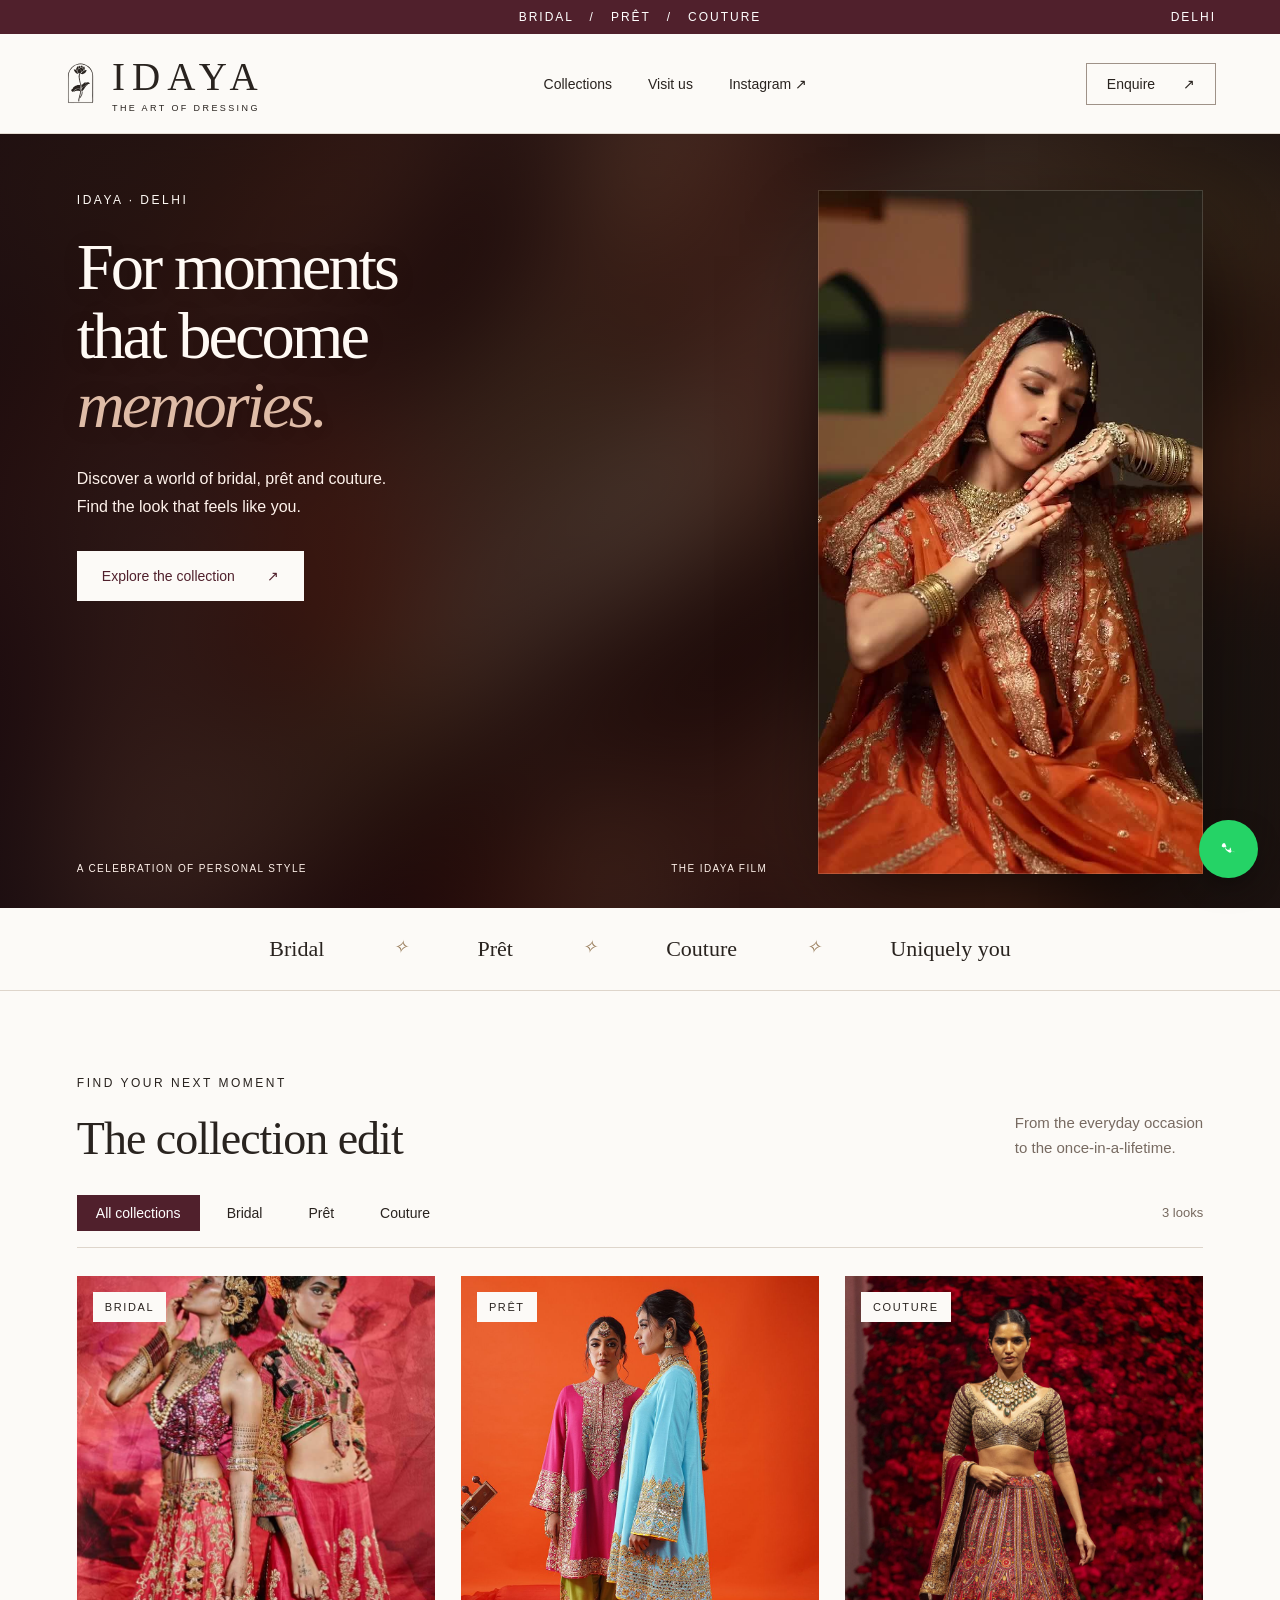
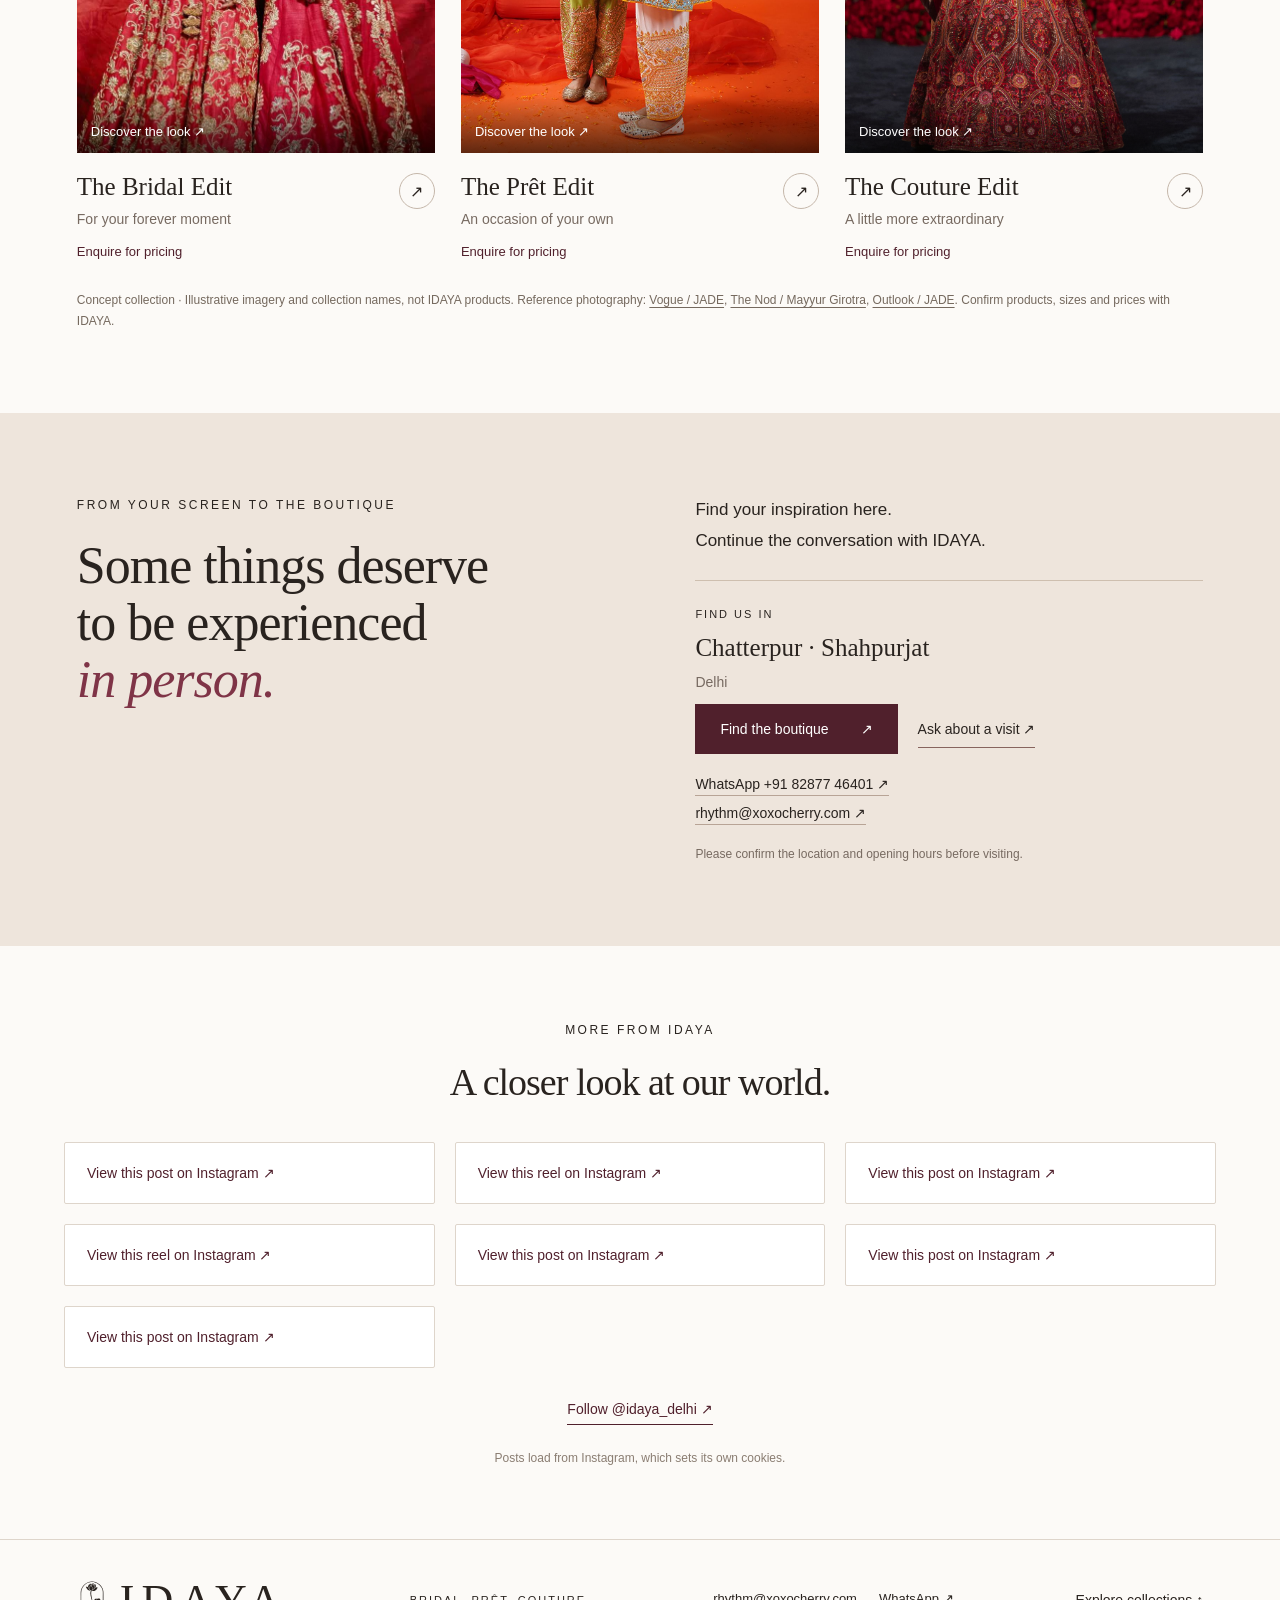
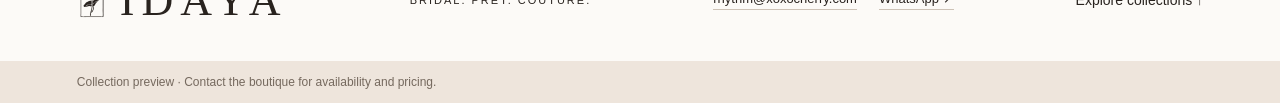
==== index.html @ dcf5aaa9 "Add lotus mark and Instagram showcase Rebuilt the lotus-in-arch mark as vector from the version wate" ====
<!doctype html>
<html lang="en"><head><meta charset="utf-8"><meta name="viewport" content="width=device-width,initial-scale=1"><title>IDAYA | Bridal, Prêt & Couture</title><meta name="description" content="Explore bridal, prêt and couture with IDAYA Delhi. Discover your next occasion look and connect with the boutique."><meta name="robots" content="noindex,nofollow"><link rel="icon" href="favicon.svg"><link rel="stylesheet" href="style.css"></head><body>
<div class="announcement">BRIDAL &nbsp; / &nbsp; PRÊT &nbsp; / &nbsp; COUTURE <span>DELHI</span></div>
<header><a class="wordmark" href="#" aria-label="Idaya home"><i class="mark" aria-hidden="true"></i><span class="wm-text">IDAYA<span>THE ART OF DRESSING</span></span></a><nav aria-label="Main navigation"><a href="#collections">Collections</a><a href="#visit">Visit us</a><a href="https://www.instagram.com/idaya_delhi/" target="_blank" rel="noopener">Instagram ↗</a></nav><button class="header-cta" data-enquire="a boutique visit">Enquire <span>↗</span></button></header>
<main><section class="hero hero-film"><video id="hero-video" class="hero-video" autoplay muted loop playsinline preload="metadata" poster="assets/idaya-film-poster.jpg" aria-label="IDAYA occasionwear film"><source src="assets/idaya-film.mp4" type="video/mp4"></video><div class="film-shade" aria-hidden="true"></div><div class="hero-copy"><p class="eyebrow">IDAYA · DELHI</p><h1>For moments<br>that become<br><em>memories.</em></h1><p class="intro">Discover a world of bridal, prêt and couture.<br>Find the look that feels like you.</p><a href="#collections" class="button light">Explore the collection <span>↗</span></a><div class="hero-bottom"><span>A CELEBRATION OF PERSONAL STYLE</span><span>THE IDAYA FILM</span></div></div></section>
<div class="category-strip"><span>Bridal</span><i>✧</i><span>Prêt</span><i>✧</i><span>Couture</span><i>✧</i><span>Uniquely you</span></div>
<section class="collection section" id="collections"><div class="section-title"><div><p class="eyebrow">FIND YOUR NEXT MOMENT</p><h2>The collection edit</h2></div><p>From the everyday occasion<br>to the once-in-a-lifetime.</p></div><div class="filters" role="group" aria-label="Filter collections"><button class="selected" data-filter="All" aria-pressed="true">All collections</button><button data-filter="Bridal" aria-pressed="false">Bridal</button><button data-filter="Prêt" aria-pressed="false">Prêt</button><button data-filter="Couture" aria-pressed="false">Couture</button><span id="result-count" aria-live="polite">3 looks</span></div><div class="products">
<article class="product" data-category="Bridal"><button class="product-image" data-enquire="The Bridal Edit"><img src="assets/hero.jpg" alt="Bridal collection inspiration" loading="lazy"><span class="tag">BRIDAL</span><span class="view">Discover the look ↗</span></button><div class="product-info"><div><h3>The Bridal Edit</h3><p>For your forever moment</p></div><button aria-label="Enquire about The Bridal Edit" data-enquire="The Bridal Edit">↗</button></div><span class="price">Enquire for pricing</span></article>
<article class="product" data-category="Prêt"><button class="product-image" data-enquire="The Prêt Edit"><img src="assets/pret.jpg" alt="Prêt collection inspiration" loading="lazy"><span class="tag">PRÊT</span><span class="view">Discover the look ↗</span></button><div class="product-info"><div><h3>The Prêt Edit</h3><p>An occasion of your own</p></div><button aria-label="Enquire about The Prêt Edit" data-enquire="The Prêt Edit">↗</button></div><span class="price">Enquire for pricing</span></article>
<article class="product" data-category="Couture"><button class="product-image" data-enquire="The Couture Edit"><img src="assets/couture.jpg" alt="Couture collection inspiration" loading="lazy"><span class="tag">COUTURE</span><span class="view">Discover the look ↗</span></button><div class="product-info"><div><h3>The Couture Edit</h3><p>A little more extraordinary</p></div><button aria-label="Enquire about The Couture Edit" data-enquire="The Couture Edit">↗</button></div><span class="price">Enquire for pricing</span></article></div><p class="sample-note">Concept collection · Illustrative imagery and collection names, not IDAYA products. Reference photography: <a href="https://www.vogue.in/content/jade-by-monica-karishma-3" target="_blank" rel="noopener">Vogue / JADE</a>, <a href="https://thenodmag.com/content/mayyur-girotra-diya-mehta-jatia-fashion-collaboration" target="_blank" rel="noopener">The Nod / Mayyur Girotra</a>, <a href="https://luxe.outlookindia.com/fashion-beauty/couture/maximalism-celebrates-boldness-individuality-and-self-expression-its-here-to-stay-says-monica-shah-of-jade" target="_blank" rel="noopener">Outlook / JADE</a>. Confirm products, sizes and prices with IDAYA.</p></section>
<section class="visit section" id="visit"><div><p class="eyebrow">FROM YOUR SCREEN TO THE BOUTIQUE</p><h2>Some things deserve<br>to be experienced<br><em>in person.</em></h2></div><div class="visit-info"><p>Find your inspiration here.<br>Continue the conversation with IDAYA.</p><div class="location"><span>FIND US IN</span><h3>Chatterpur · Shahpurjat</h3><p>Delhi</p></div><div class="visit-actions"><a class="button dark" href="https://maps.app.goo.gl/REEzPuMKqF3z1yjH7" target="_blank" rel="noopener">Find the boutique <span>↗</span></a><button class="text-button" data-enquire="a boutique visit">Ask about a visit ↗</button></div><div class="visit-contact"><a href="https://api.whatsapp.com/send?phone=918287746401" target="_blank" rel="noopener">WhatsApp +91 82877 46401 ↗</a><a href="mailto:rhythm@xoxocherry.com">rhythm@xoxocherry.com ↗</a></div><small>Please confirm the location and opening hours before visiting.</small></div></section>
<section class="social"><p class="eyebrow">MORE FROM IDAYA</p><h2>A closer look at our world.</h2><div class="ig-grid"><blockquote class="instagram-media" data-instgrm-permalink="https://www.instagram.com/p/Dcit8SIRcBi/?utm_source=ig_embed" data-instgrm-version="14"><a href="https://www.instagram.com/p/Dcit8SIRcBi/" target="_blank" rel="noopener">View this post on Instagram ↗</a></blockquote><blockquote class="instagram-media" data-instgrm-permalink="https://www.instagram.com/reel/DXGfsDPkWq5/?utm_source=ig_embed" data-instgrm-version="14"><a href="https://www.instagram.com/reel/DXGfsDPkWq5/" target="_blank" rel="noopener">View this reel on Instagram ↗</a></blockquote><blockquote class="instagram-media" data-instgrm-permalink="https://www.instagram.com/p/DblFpQNMFQX/?utm_source=ig_embed" data-instgrm-version="14"><a href="https://www.instagram.com/p/DblFpQNMFQX/" target="_blank" rel="noopener">View this post on Instagram ↗</a></blockquote><blockquote class="instagram-media" data-instgrm-permalink="https://www.instagram.com/reel/DKbg6deR1QH/?utm_source=ig_embed" data-instgrm-version="14"><a href="https://www.instagram.com/reel/DKbg6deR1QH/" target="_blank" rel="noopener">View this reel on Instagram ↗</a></blockquote><blockquote class="instagram-media" data-instgrm-permalink="https://www.instagram.com/p/DZZcF1ymlOi/?utm_source=ig_embed" data-instgrm-version="14"><a href="https://www.instagram.com/p/DZZcF1ymlOi/" target="_blank" rel="noopener">View this post on Instagram ↗</a></blockquote><blockquote class="instagram-media" data-instgrm-permalink="https://www.instagram.com/p/DYRhm5hR9KT/?utm_source=ig_embed" data-instgrm-version="14"><a href="https://www.instagram.com/p/DYRhm5hR9KT/" target="_blank" rel="noopener">View this post on Instagram ↗</a></blockquote><blockquote class="instagram-media" data-instgrm-permalink="https://www.instagram.com/p/DVgbsqokRqn/?utm_source=ig_embed" data-instgrm-version="14"><a href="https://www.instagram.com/p/DVgbsqokRqn/" target="_blank" rel="noopener">View this post on Instagram ↗</a></blockquote></div><a class="ig-follow" href="https://www.instagram.com/idaya_delhi/" target="_blank" rel="noopener">Follow @idaya_delhi ↗</a><p class="ig-note">Posts load from Instagram, which sets its own cookies.</p></section></main>
<footer><a href="#" class="footer-logo"><i class="mark" aria-hidden="true"></i>IDAYA</a><span>BRIDAL. PRÊT. COUTURE.</span><div class="footer-contact"><a href="mailto:rhythm@xoxocherry.com">rhythm@xoxocherry.com</a><a href="https://api.whatsapp.com/send?phone=918287746401" target="_blank" rel="noopener">WhatsApp ↗</a></div><a href="#collections">Explore collections ↑</a></footer><div class="prototype"><span>Collection preview · Contact the boutique for availability and pricing.</span></div>
<dialog id="enquiry"><button class="close" aria-label="Close enquiry">×</button><i class="mark dialog-mark" aria-hidden="true"></i><p class="eyebrow">LET’S FIND YOUR LOOK</p><h2>Start a conversation.</h2><p id="enquiry-caption"></p><label for="size">Preferred size</label><select id="size"><option>Need sizing advice</option><option>XS</option><option>S</option><option>M</option><option>L</option><option>XL</option><option>Custom measurements</option></select><label for="note">Anything you’d like to ask?</label><textarea id="note" placeholder="Tell us about your occasion, date or preferred colour…" rows="3"></textarea><button id="copy" class="button dark">Copy enquiry</button><a class="button whatsapp" id="wa-send" href="https://api.whatsapp.com/send?phone=918287746401" target="_blank" rel="noopener">Send on WhatsApp ↗</a><a class="button outline" href="https://www.instagram.com/idaya_delhi/" target="_blank" rel="noopener">Open IDAYA on Instagram ↗</a><p class="dialog-note">Send it straight to us on WhatsApp, or copy it and paste it into an Instagram message. Nothing is sent automatically.</p><p id="copy-status" role="status"></p></dialog><a class="wa-float" href="https://api.whatsapp.com/send?phone=918287746401" target="_blank" rel="noopener" aria-label="Chat with IDAYA on WhatsApp"><svg viewBox="0 0 24 24" aria-hidden="true" focusable="false"><path d="M17.472 14.382c-.297-.149-1.758-.867-2.03-.967-.273-.099-.471-.148-.67.15-.197.297-.767.966-.94 1.164-.173.199-.347.223-.644.075-.297-.15-1.255-.463-2.39-1.475-.883-.788-1.48-1.761-1.653-2.059-.173-.297-.018-.458.13-.606.134-.133.298-.347.446-.52.149-.174.198-.298.298-.497.099-.198.05-.371-.025-.52-.075-.149-.669-1.612-.916-2.207-.242-.579-.487-.5-.669-.51-.173-.008-.371-.01-.57-.01-.198 0-.52.074-.792.372-.272.297-1.04 1.016-1.04 2.4790 1.462 1.065 2.875 1.213 3.074.149.198 2.096 3.2 5.077 4.487.709.306 1.262.489 1.694.625.712.227 1.36.195 1.872.118.571-.085 1.758-.719 2.006-1.413.248-.694.248-1.289.173-1.413-.074-.124-.272-.198-.57-.347m-5.421 7.403h-.004a9.87 9.87 0 0 1-5.031-1.378l-.361-.214-3.741.982.998-3.648-.235-.374a9.86 9.86 0 0 1-1.51-5.26c.001-5.45 4.436-9.884 9.888-9.884 2.64 0 5.122 1.03 6.988 2.898a9.825 9.825 0 0 1 2.893 6.994c-.003 5.45-4.437 9.884-9.885 9.884m8.413-18.297A11.815 11.815 0 0 0 12.05 0C5.495 0 .16 5.335.157 11.892c0 2.096.547 4.142 1.588 5.945L.057 24l6.305-1.654a11.882 11.882 0 0 0 5.683 1.448h.005c6.554 0 11.89-5.335 11.893-11.893a11.821 11.821 0 0 0-3.48-8.413z"/></svg><span>Chat on WhatsApp</span></a><script src="app.js"></script></body></html>
---- style.css ----
*{box-sizing:border-box}html{scroll-behavior:smooth;scroll-padding-top:110px}body{margin:0;background:#fcfaf7;color:#29231f;font-family:Arial,Helvetica,sans-serif;font-size:16px}a{color:inherit;text-decoration:none}button,input,select,textarea{font:inherit}button,a,select{touch-action:manipulation}button{cursor:pointer}button:focus-visible,a:focus-visible,select:focus-visible,textarea:focus-visible{outline:3px solid #b67d42;outline-offset:5px}button{color:inherit} .announcement{height:34px;background:#50202c;color:white;text-align:center;padding:10px 5%;font-size:12px;letter-spacing:2px;position:relative}.announcement span{position:absolute;right:5%}header{height:100px;display:flex;align-items:center;justify-content:space-between;padding:0 5%;background:#fcfaf7;border-bottom:1px solid #e4dcd3}.wordmark{font-family:Georgia,serif;font-size:39px;letter-spacing:7px}.wordmark span{display:block;font:9px Arial;letter-spacing:2.4px;margin-top:4px}nav{display:flex;gap:36px;font-size:14px}nav a:hover{text-decoration:underline;text-underline-offset:6px}.header-cta{background:none;border:1px solid #9f9288;padding:12px 20px;font-size:14px}.header-cta span{margin-left:24px}.hero{display:grid;grid-template-columns:1fr 1fr;min-height:650px;background:#50202c;color:#fffaf5}.hero-copy{padding:65px 10% 26px;display:flex;align-items:flex-start;flex-direction:column}.eyebrow{font-size:12px;letter-spacing:2.5px;font-weight:500;line-height:1.8;margin:0 0 20px}h1,h2,h3,p{margin-top:0}h1{font:clamp(48px,5.8vw,88px)/1.04 Georgia,serif;font-weight:normal;letter-spacing:-3px;margin-bottom:25px}em{font-weight:normal;color:#dfbca7}.intro{font-size:16px;line-height:1.8;color:#e4d4d6;margin-bottom:29px}.button{display:flex;align-items:center;justify-content:space-between;gap:32px;padding:17px 25px;border:0;font-size:14px;min-height:50px}.light{background:#fcfaf7;color:#50202c}.dark{background:#50202c;color:white}.button:hover{filter:brightness(.94)}.hero-bottom{display:flex;justify-content:space-between;width:100%;margin-top:auto;padding-top:46px;font-size:10px;letter-spacing:1.4px;color:#d4b9bf}.hero-image{margin:0;position:relative;min-height:650px}.hero-image img{width:100%;height:100%;position:absolute;object-fit:cover;object-position:center 30%}.hero-image:after{content:'';position:absolute;inset:65% 0 0;background:linear-gradient(transparent,#0005);pointer-events:none}.hero-image figcaption{position:absolute;bottom:28px;left:32px;z-index:1;font-size:12px;letter-spacing:3px}.category-strip{display:flex;justify-content:center;gap:6%;padding:28px 5%;border-bottom:1px solid #ded5cb;font:22px Georgia,serif}.category-strip i{color:#987c5a;font-size:18px}.section{padding:82px 6%}.section-title{display:flex;justify-content:space-between;align-items:end}.section-title h2,h2{font:46px/1.1 Georgia,serif;letter-spacing:-1px;margin-bottom:0}.section-title>p{font-size:15px;line-height:1.7;color:#776a61;margin-bottom:4px}.filters{display:flex;gap:8px;margin:30px 0 28px;align-items:center;border-bottom:1px solid #ded5cb;padding-bottom:16px}.filters button{padding:9px 18px;border:1px solid transparent;background:none;font-size:14px}.filters button.selected{border-color:#50202c;background:#50202c;color:white}.filters>span{margin-left:auto;font-size:13px;color:#76695f}.products{display:grid;grid-template-columns:repeat(3,1fr);gap:26px}.product[hidden]{display:none}.product-image{width:100%;aspect-ratio:3/4;border:0;padding:0;position:relative;display:block;overflow:hidden;background:#dfd7ce}.product-image img{width:100%;height:100%;object-fit:cover;transition:transform .5s}.product-image:hover img{transform:scale(1.04)}.tag{position:absolute;left:16px;top:16px;font-size:11px;letter-spacing:1.6px;padding:9px 12px;background:#fcfaf7}.view{position:absolute;bottom:0;left:0;right:0;background:#fcfaf7ed;padding:14px;font-size:13px;transform:translateY(100%);transition:transform .2s}.product-image:hover .view,.product-image:focus-visible .view{transform:none}.product-info{display:flex;justify-content:space-between;margin-top:20px;gap:12px}.product-info h3{font:25px Georgia,serif;margin-bottom:8px}.product-info p{font-size:14px;color:#776a61;margin-bottom:12px}.product-info button{background:none;border:1px solid #c5b7aa;border-radius:50%;width:36px;height:36px;flex-shrink:0}.price{font-size:13px;color:#50202c}.sample-note{font-size:12px;color:#75695e;line-height:1.7;margin:30px 0 0}.visit{background:#eee5dc;display:grid;grid-template-columns:1.1fr 1fr;gap:60px}.visit h2{font-size:52px}.visit em{color:#7f3447}.visit-info>p{font-size:17px;line-height:1.8}.location{border-top:1px solid #cebfaf;padding-top:23px;margin-top:24px}.location span{font-size:11px;letter-spacing:2px}.location h3{font:25px Georgia,serif;margin:12px 0}.location p{font-size:14px;color:#776a61}.visit-actions{display:flex;align-items:center;gap:20px;flex-wrap:wrap}.text-button{background:none;border:0;border-bottom:1px solid #87645e;padding:10px 0;font-size:14px}.visit small{display:block;color:#776a61;font-size:12px;line-height:1.6;margin-top:20px}.social{text-align:center;padding:74px 5%}.social h2{margin:0 0 28px;font-size:38px}.social a{font-size:14px;border-bottom:1px solid #50202c;padding-bottom:7px;color:#50202c}footer{border-top:1px solid #ded5cb;padding:35px 6%;display:flex;align-items:center;justify-content:space-between;gap:20px}.footer-logo{font:44px Georgia,serif;letter-spacing:7px}footer span{font-size:11px;letter-spacing:2px}footer>a:last-child{font-size:14px}.prototype{padding:14px 6%;background:#eee5dc;font-size:10px;letter-spacing:1.2px;display:flex;justify-content:space-between;gap:12px}.prototype span{font-size:12px;letter-spacing:0;color:#75695e}dialog{border:0;background:#fcfaf7;padding:40px;width:min(520px,calc(100% - 28px));max-height:90dvh;color:#29231f}dialog::backdrop{background:#22161bbb;backdrop-filter:blur(4px)}dialog h2{font-size:36px;margin-bottom:20px}.close{position:absolute;right:15px;top:10px;background:none;border:0;font-size:30px}dialog label{display:block;font-size:14px;margin:18px 0 8px}dialog select,dialog textarea{width:100%;padding:12px;border:1px solid #c6b9ad;background:transparent;color:#29231f}dialog textarea{resize:vertical}dialog .button{width:100%;margin-top:15px;justify-content:center}.outline{border:1px solid #50202c;background:none}.dialog-note,#copy-status{font-size:13px;line-height:1.6;margin:18px 0 0;color:#776a61}@media(min-width:1600px){main,header,footer{max-width:1800px;margin:auto}}@media(max-width:760px){header{height:83px;padding:0 5%}.wordmark{font-size:30px}.wordmark span{font-size:8px;letter-spacing:1.2px}nav{gap:15px}nav a{font-size:12px}nav a:last-child{display:none}.header-cta{display:none}.announcement{font-size:10px;letter-spacing:1px}.announcement span{display:none}.hero{grid-template-columns:1fr 1fr;min-height:480px}.hero-copy{padding:38px 8% 23px}h1{font-size:44px;letter-spacing:-1.6px}.hero .eyebrow{font-size:10px;letter-spacing:1.5px}.intro{font-size:14px}.intro br{display:none}.hero .button{padding:13px 12px;font-size:12px;gap:8px}.hero-bottom{font-size:8px;line-height:1.8;padding-top:28px}.hero-bottom span:last-child{display:none}.hero-image{min-height:480px}.hero-image figcaption{font-size:9px;left:16px}.category-strip{font-size:16px;gap:5%;padding:23px 3%}.category-strip i{font-size:12px}.section{padding:52px 5%}.section-title h2,h2{font-size:35px}.section-title>p{display:none}.filters{gap:0}.filters button{font-size:12px;padding:9px 10px}.filters>span{font-size:11px}.products{grid-template-columns:repeat(2,1fr);gap:25px 16px}.product-info h3{font-size:20px}.product-info p{font-size:12px;line-height:1.5}.product-info button{width:28px;height:28px}.tag{left:10px;top:10px;font-size:9px;padding:7px}.price{font-size:12px}.visit{grid-template-columns:1fr;gap:32px}.visit h2{font-size:43px}.social h2{font-size:31px}footer{flex-wrap:wrap}footer span{display:none}.prototype{flex-direction:column;line-height:1.6}dialog{padding:32px 24px}}@media(max-width:400px){h1{font-size:36px}.hero-copy{padding-left:10%}.hero .button{font-size:11px}.hero-image,.hero{min-height:440px}}@media(prefers-reduced-motion:reduce){html{scroll-behavior:auto}*{transition:none!important}}

/* Full-width IDAYA film */
.hero-film{display:block;position:relative;isolation:isolate;overflow:hidden;min-height:680px;height:calc(100svh - 134px);max-height:960px;background:#2c171a}
.hero-video{position:absolute;inset:0;width:100%;height:100%;object-fit:cover;object-position:center 45%;z-index:-3}
.film-shade{position:absolute;inset:0;background:linear-gradient(90deg,rgba(25,10,16,.76),rgba(25,10,16,.28) 58%,rgba(25,10,16,.1)),linear-gradient(0deg,rgba(25,10,16,.45),transparent 40%);z-index:-1}
.hero-film .hero-copy{height:100%;width:100%;padding:70px 6% 28px;position:relative;pointer-events:none}
.hero-film .hero-copy a{pointer-events:auto}
.hero-film h1{font-size:clamp(60px,6.4vw,98px);text-shadow:0 2px 22px #0002}
.hero-film .intro{color:#fff2eb}
.hero-film .hero-bottom{padding-right:155px;color:#fff2eb}
.film-toggle{position:absolute;bottom:22px;right:6%;border:1px solid #fff9;background:#1f121777;color:white;border-radius:0;padding:12px 20px;min-height:44px;font-size:13px;backdrop-filter:blur(8px)}
.film-status{position:absolute;bottom:75px;right:6%;color:white;font-size:13px;max-width:240px;text-align:right}
@media(max-width:760px){.hero-film{height:calc(100svh - 117px);min-height:600px;max-height:900px}.hero-film .hero-copy{padding:40px 6% 28px;justify-content:flex-end}.hero-film h1{font-size:clamp(48px,11vw,74px);line-height:1.06;letter-spacing:-2px}.hero-film .eyebrow{margin-bottom:15px;font-size:12px}.hero-film .intro{font-size:15px;max-width:290px}.hero-film .button{font-size:14px;padding:16px 22px;gap:28px}.hero-film .hero-bottom{margin-top:30px;padding-top:0;padding-right:130px;font-size:10px;min-height:36px;align-items:center}.hero-film .hero-bottom span:last-child{display:none}.hero-video{object-position:center center}.film-shade{background:linear-gradient(0deg,rgba(25,10,16,.88),rgba(25,10,16,.38) 50%,rgba(25,10,16,.06))}.film-toggle{right:6%;bottom:28px}.film-status{bottom:83px}.hero-film .hero-copy>.eyebrow{margin-top:auto}}

/* Final presentation refinements */
.hero-film{background:#2c171a url('assets/idaya-film-poster.jpg') center 45% / cover no-repeat}
.hero-film .hero-bottom{padding-right:0}
.sample-note a{text-decoration:underline;text-underline-offset:3px}
.product-image .view{transform:none;background:linear-gradient(transparent,#0009);color:white;text-align:left;padding-top:28px}
.product-info p{line-height:1.5}
@media(max-width:760px){.hero-film .hero-bottom{padding-right:0}.products{row-gap:32px}.product:last-child:nth-child(odd){grid-column:1/-1;max-width:440px;width:100%;justify-self:center}.hero-film{background-position:center}.hero-film .hero-bottom{font-size:10px}.prototype{padding-bottom:20px}}
@media(max-width:380px){header nav{gap:12px}.wordmark{font-size:27px}.wordmark span{font-size:8px}.hero-film .hero-copy{padding-top:28px}.hero-film h1{font-size:46px}.filters{flex-wrap:wrap;gap:5px}.filters>span{margin-left:8px}}

/* ── Web presentation ──────────────────────────────────────────────────────
   The film is 720x1280 (9:16). Covering a landscape desktop hero with it
   cropped away ~70% of every frame, so above mobile it is framed at its own
   aspect ratio beside the copy, over a blurred wash of the same footage. */
@media(min-width:761px){
.hero-film{display:grid;grid-template-columns:minmax(0,1fr) auto;gap:clamp(30px,4vw,76px);height:auto;min-height:min(660px,calc(100svh - 134px));max-height:none;padding:clamp(44px,4.4vw,68px) 6% clamp(28px,2.6vw,40px);background:#2c171a}
.hero-film:before{content:'';position:absolute;inset:-70px;z-index:-4;background:url('assets/idaya-film-poster.jpg') center/cover no-repeat;filter:blur(64px) saturate(1.25) brightness(.45)}
.hero-video{position:relative;inset:auto;z-index:1;grid-column:2;grid-row:1;height:min(76vh,720px,62vw);width:auto;aspect-ratio:9/16;object-fit:cover;object-position:center;justify-self:end;align-self:center;box-shadow:0 36px 90px -30px rgba(0,0,0,.8);outline:1px solid rgba(255,244,235,.16);outline-offset:-1px}
.hero-film .hero-copy{grid-column:1;grid-row:1;height:100%;width:auto;padding:0}
.hero-film h1{font-size:clamp(52px,5.2vw,96px)}
.hero-film .intro{max-width:46ch}
.film-shade{z-index:-1;background:linear-gradient(90deg,rgba(25,10,16,.7),rgba(25,10,16,.34) 60%,rgba(25,10,16,.16))}
}

/* Full-bleed backgrounds, one shared content gutter. Previously header/main/
   footer were capped at 1800px while the announcement and prototype bars ran
   edge to edge, so the header and hero looked inset against them. */
@media(min-width:1600px){
main,header,footer{max-width:none;margin:0}
.announcement,header,footer,.section,.social,.prototype,.hero-film{padding-left:max(5%,calc((100% - 1800px)/2));padding-right:max(5%,calc((100% - 1800px)/2))}
.announcement span{right:max(5%,calc((100% - 1800px)/2))}
}

/* ── WhatsApp + email contact ───────────────────────────────────────────────
   The mark sits on WhatsApp green (a logo, so exempt from contrast rules);
   the moment it carries a text label it darkens to #0e7a6b so white copy
   clears 4.5:1. */
.wa-float{position:fixed;right:22px;bottom:22px;z-index:60;display:flex;align-items:center;justify-content:center;gap:0;min-width:58px;height:58px;padding:0 16px;border-radius:29px;background:#25d366;color:#fff;box-shadow:0 12px 30px -10px rgba(0,0,0,.55);transition:gap .25s,background .25s,transform .25s}
.wa-float svg{width:27px;height:27px;flex:none;fill:currentColor}
.wa-float span{max-width:0;opacity:0;overflow:hidden;white-space:nowrap;font-size:14px;font-weight:600;letter-spacing:.2px;transition:max-width .3s,opacity .2s}
.wa-float:hover,.wa-float:focus-visible{background:#0e7a6b;transform:translateY(-2px)}
.wa-float:hover span,.wa-float:focus-visible span{max-width:170px;opacity:1;margin-left:11px}
.button.whatsapp{background:#0e7a6b;color:#fff}
.visit-contact{display:flex;flex-direction:column;align-items:flex-start;gap:9px;margin-top:22px;font-size:14px}
.visit-contact a{border-bottom:1px solid #b8a496;padding-bottom:3px}
.visit-contact a:hover{border-bottom-color:#50202c}
.footer-contact{display:flex;gap:22px;font-size:13px;flex-wrap:wrap}
.footer-contact a{border-bottom:1px solid #cdc2b6;padding-bottom:3px}
.footer-contact a:hover{border-bottom-color:#50202c}
@media(max-width:760px){
.wa-float{right:16px;bottom:16px;min-width:54px;height:54px;padding:0 14px}
.wa-float svg{width:25px;height:25px}
.wa-float span{display:none}
.prototype{padding-right:84px}
.footer-contact{gap:14px;font-size:12px}
}

/* ── Lotus mark ────────────────────────────────────────────────────────────
   One SVG, painted with currentColor through a mask so it takes the gold,
   cream or maroon of whatever it sits in. */
.mark{display:inline-block;flex:none;background-color:currentColor;-webkit-mask:url('assets/idaya-mark.svg') center/contain no-repeat;mask:url('assets/idaya-mark.svg') center/contain no-repeat}
.wordmark{display:flex;align-items:center;gap:15px}
.wordmark .wm-text{display:block;font:inherit;letter-spacing:inherit;margin:0}
.wordmark .mark{width:33px;height:48px}
.footer-logo{display:flex;align-items:center;gap:13px}
.footer-logo .mark{width:30px;height:43px}
.dialog-mark{width:29px;height:42px;color:#50202c;margin-bottom:15px}

/* ── Instagram showcase ────────────────────────────────────────────────────
   embed.js is fetched only when the section nears the viewport, so seven
   Instagram iframes never sit in the critical path. */
.ig-grid{display:grid;grid-template-columns:repeat(auto-fill,minmax(310px,1fr));gap:20px;align-items:start;margin:38px auto 32px;max-width:1180px;text-align:left}
.ig-grid .instagram-media{margin:0 !important;width:100% !important;min-width:0 !important;max-width:none !important;border-radius:2px !important}
.ig-grid blockquote{border:1px solid #ded5cb;background:#fff;padding:22px;font-size:14px}
.ig-grid a{border-bottom:0;color:#50202c}
.ig-follow{display:inline-block;font-size:14px;border-bottom:1px solid #50202c;padding-bottom:7px;color:#50202c}
.ig-note{font-size:12px;color:#8a7d72;margin:26px 0 0}
@media(max-width:760px){.ig-grid{grid-template-columns:1fr;gap:16px;margin-top:28px}.wordmark{gap:10px}.wordmark .mark{width:25px;height:36px}.footer-logo .mark{width:26px;height:38px}}
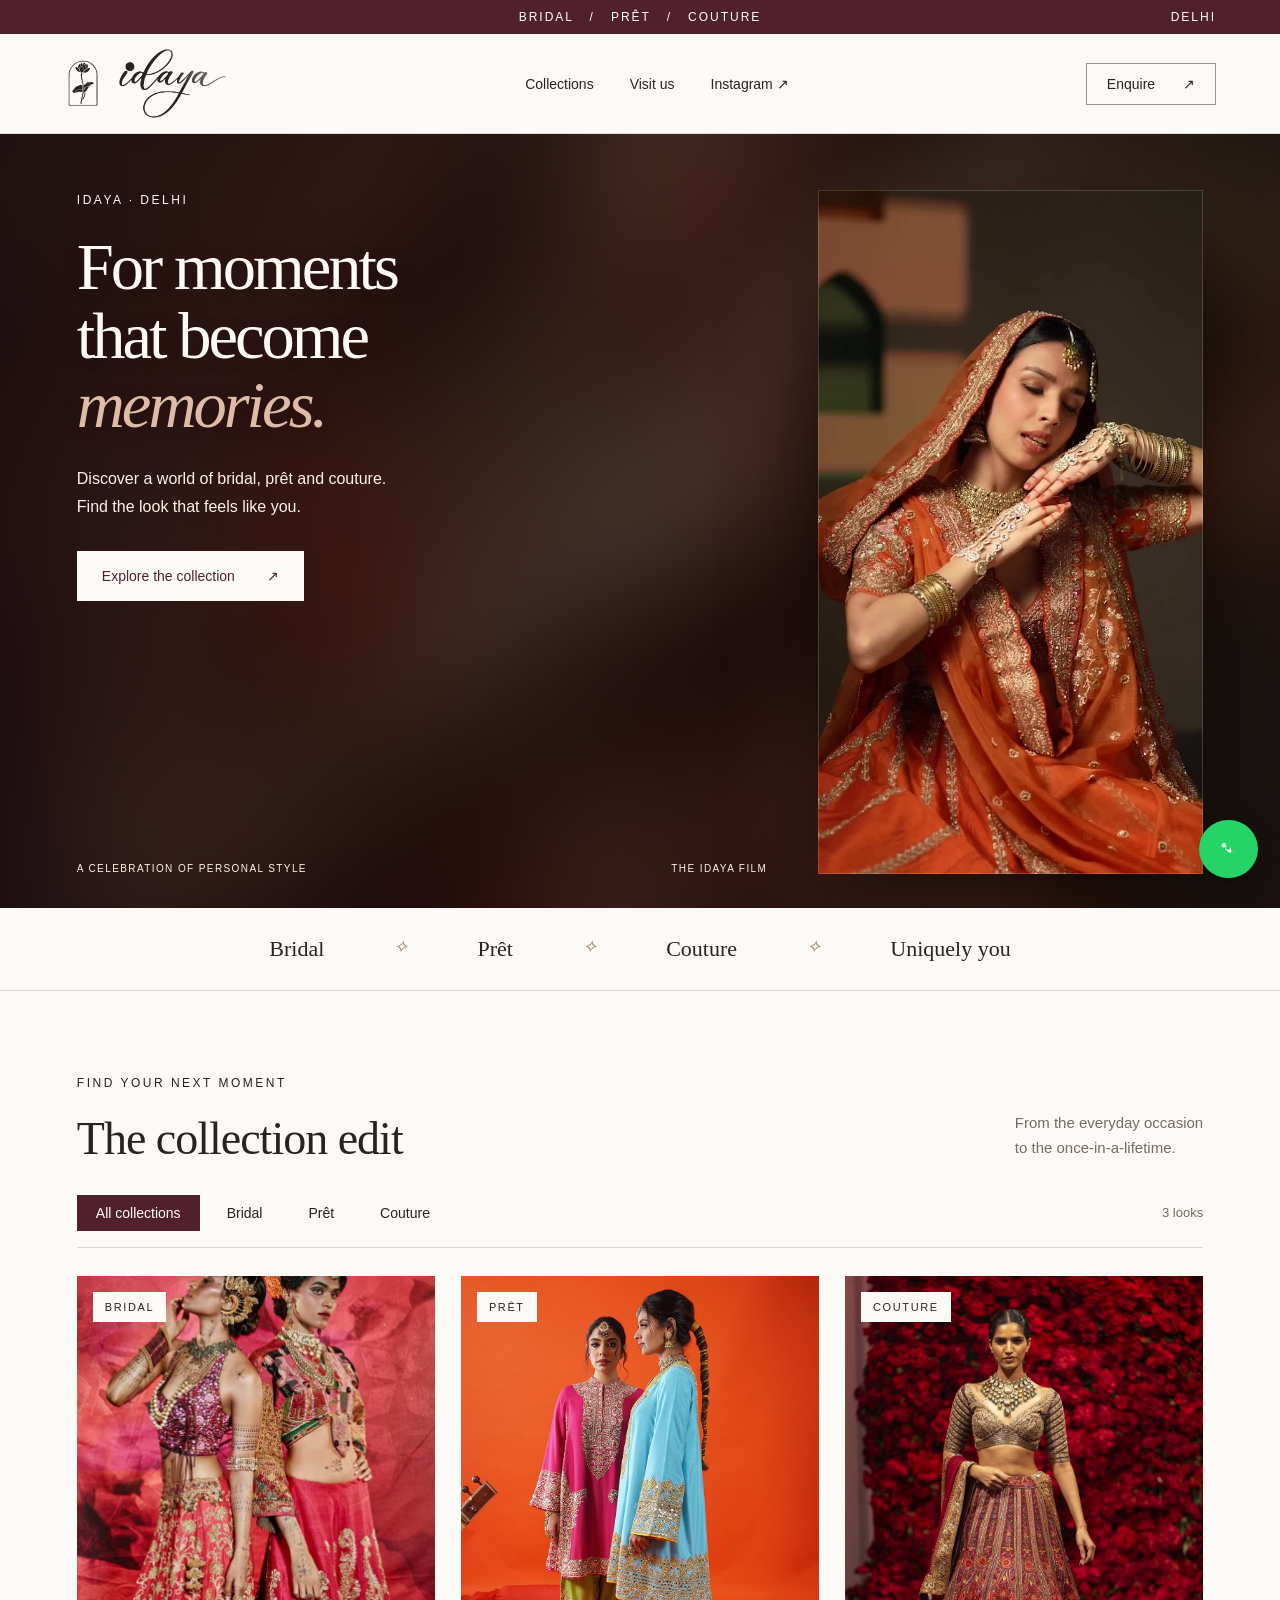
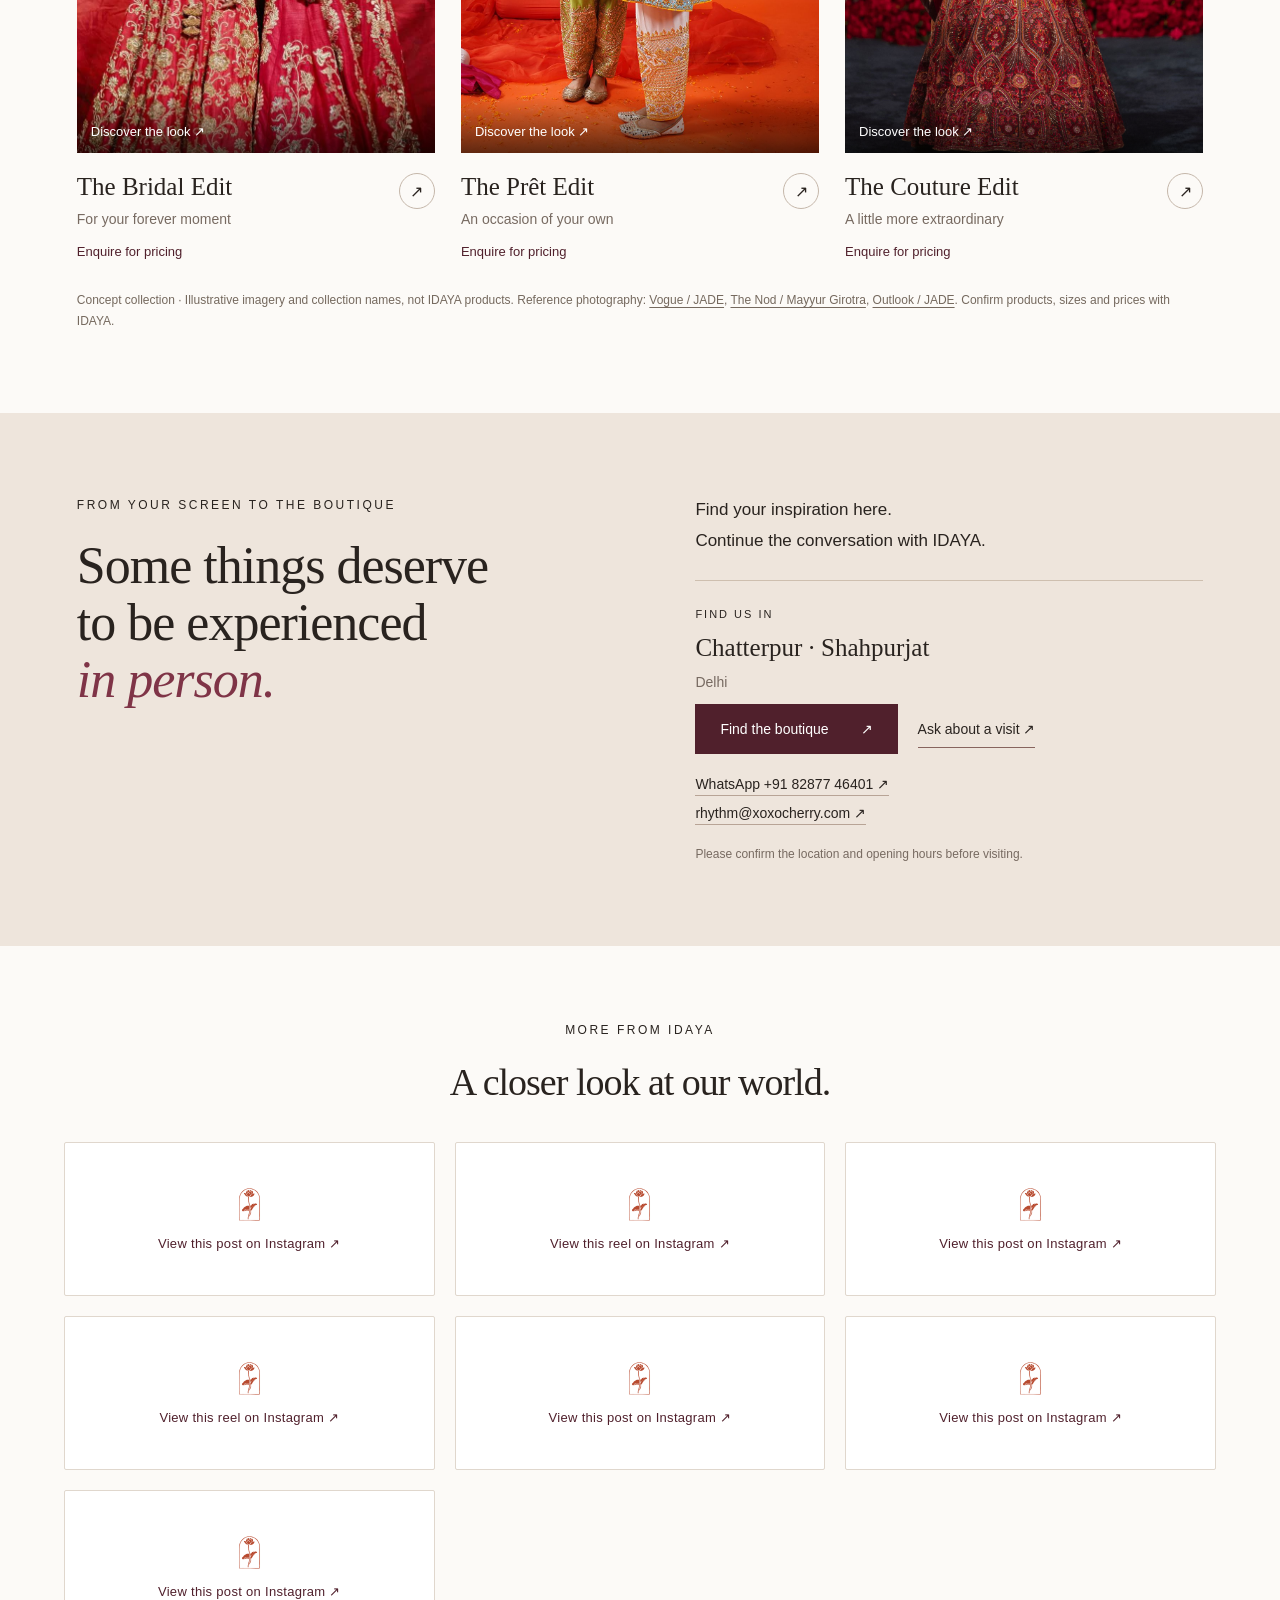
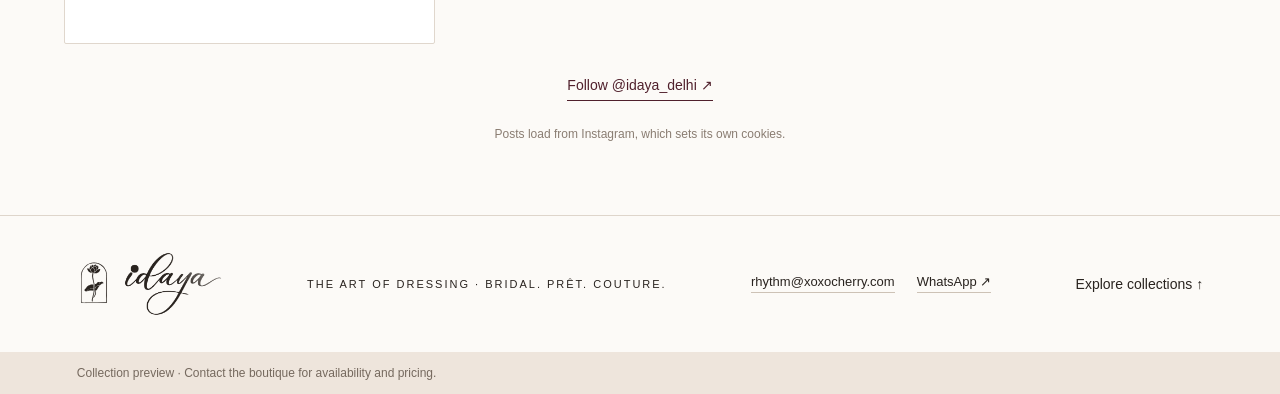
==== commit a1861823: "Use the real IDAYA logo across the site Adopt the supplied lotus mark SVG and extract the idaya scri" ====
--- a/index.html
+++ b/index.html
@@ -1,7 +1,7 @@
 <!doctype html>
 <html lang="en"><head><meta charset="utf-8"><meta name="viewport" content="width=device-width,initial-scale=1"><title>IDAYA | Bridal, Prêt & Couture</title><meta name="description" content="Explore bridal, prêt and couture with IDAYA Delhi. Discover your next occasion look and connect with the boutique."><meta name="robots" content="noindex,nofollow"><link rel="icon" href="favicon.svg"><link rel="stylesheet" href="style.css"></head><body>
 <div class="announcement">BRIDAL &nbsp; / &nbsp; PRÊT &nbsp; / &nbsp; COUTURE <span>DELHI</span></div>
-<header><a class="wordmark" href="#" aria-label="Idaya home"><i class="mark" aria-hidden="true"></i><span class="wm-text">IDAYA<span>THE ART OF DRESSING</span></span></a><nav aria-label="Main navigation"><a href="#collections">Collections</a><a href="#visit">Visit us</a><a href="https://www.instagram.com/idaya_delhi/" target="_blank" rel="noopener">Instagram ↗</a></nav><button class="header-cta" data-enquire="a boutique visit">Enquire <span>↗</span></button></header>
+<header><a class="wordmark" href="#" aria-label="IDAYA — home"><i class="mark" aria-hidden="true"></i><i class="wm-type" aria-hidden="true"></i></a><nav aria-label="Main navigation"><a href="#collections">Collections</a><a href="#visit">Visit us</a><a href="https://www.instagram.com/idaya_delhi/" target="_blank" rel="noopener">Instagram ↗</a></nav><button class="header-cta" data-enquire="a boutique visit">Enquire <span>↗</span></button></header>
 <main><section class="hero hero-film"><video id="hero-video" class="hero-video" autoplay muted loop playsinline preload="metadata" poster="assets/idaya-film-poster.jpg" aria-label="IDAYA occasionwear film"><source src="assets/idaya-film.mp4" type="video/mp4"></video><div class="film-shade" aria-hidden="true"></div><div class="hero-copy"><p class="eyebrow">IDAYA · DELHI</p><h1>For moments<br>that become<br><em>memories.</em></h1><p class="intro">Discover a world of bridal, prêt and couture.<br>Find the look that feels like you.</p><a href="#collections" class="button light">Explore the collection <span>↗</span></a><div class="hero-bottom"><span>A CELEBRATION OF PERSONAL STYLE</span><span>THE IDAYA FILM</span></div></div></section>
 <div class="category-strip"><span>Bridal</span><i>✧</i><span>Prêt</span><i>✧</i><span>Couture</span><i>✧</i><span>Uniquely you</span></div>
 <section class="collection section" id="collections"><div class="section-title"><div><p class="eyebrow">FIND YOUR NEXT MOMENT</p><h2>The collection edit</h2></div><p>From the everyday occasion<br>to the once-in-a-lifetime.</p></div><div class="filters" role="group" aria-label="Filter collections"><button class="selected" data-filter="All" aria-pressed="true">All collections</button><button data-filter="Bridal" aria-pressed="false">Bridal</button><button data-filter="Prêt" aria-pressed="false">Prêt</button><button data-filter="Couture" aria-pressed="false">Couture</button><span id="result-count" aria-live="polite">3 looks</span></div><div class="products">
@@ -10,5 +10,5 @@
 <article class="product" data-category="Couture"><button class="product-image" data-enquire="The Couture Edit"><img src="assets/couture.jpg" alt="Couture collection inspiration" loading="lazy"><span class="tag">COUTURE</span><span class="view">Discover the look ↗</span></button><div class="product-info"><div><h3>The Couture Edit</h3><p>A little more extraordinary</p></div><button aria-label="Enquire about The Couture Edit" data-enquire="The Couture Edit">↗</button></div><span class="price">Enquire for pricing</span></article></div><p class="sample-note">Concept collection · Illustrative imagery and collection names, not IDAYA products. Reference photography: <a href="https://www.vogue.in/content/jade-by-monica-karishma-3" target="_blank" rel="noopener">Vogue / JADE</a>, <a href="https://thenodmag.com/content/mayyur-girotra-diya-mehta-jatia-fashion-collaboration" target="_blank" rel="noopener">The Nod / Mayyur Girotra</a>, <a href="https://luxe.outlookindia.com/fashion-beauty/couture/maximalism-celebrates-boldness-individuality-and-self-expression-its-here-to-stay-says-monica-shah-of-jade" target="_blank" rel="noopener">Outlook / JADE</a>. Confirm products, sizes and prices with IDAYA.</p></section>
 <section class="visit section" id="visit"><div><p class="eyebrow">FROM YOUR SCREEN TO THE BOUTIQUE</p><h2>Some things deserve<br>to be experienced<br><em>in person.</em></h2></div><div class="visit-info"><p>Find your inspiration here.<br>Continue the conversation with IDAYA.</p><div class="location"><span>FIND US IN</span><h3>Chatterpur · Shahpurjat</h3><p>Delhi</p></div><div class="visit-actions"><a class="button dark" href="https://maps.app.goo.gl/REEzPuMKqF3z1yjH7" target="_blank" rel="noopener">Find the boutique <span>↗</span></a><button class="text-button" data-enquire="a boutique visit">Ask about a visit ↗</button></div><div class="visit-contact"><a href="https://api.whatsapp.com/send?phone=918287746401" target="_blank" rel="noopener">WhatsApp +91 82877 46401 ↗</a><a href="mailto:rhythm@xoxocherry.com">rhythm@xoxocherry.com ↗</a></div><small>Please confirm the location and opening hours before visiting.</small></div></section>
 <section class="social"><p class="eyebrow">MORE FROM IDAYA</p><h2>A closer look at our world.</h2><div class="ig-grid"><blockquote class="instagram-media" data-instgrm-permalink="https://www.instagram.com/p/Dcit8SIRcBi/?utm_source=ig_embed" data-instgrm-version="14"><a href="https://www.instagram.com/p/Dcit8SIRcBi/" target="_blank" rel="noopener">View this post on Instagram ↗</a></blockquote><blockquote class="instagram-media" data-instgrm-permalink="https://www.instagram.com/reel/DXGfsDPkWq5/?utm_source=ig_embed" data-instgrm-version="14"><a href="https://www.instagram.com/reel/DXGfsDPkWq5/" target="_blank" rel="noopener">View this reel on Instagram ↗</a></blockquote><blockquote class="instagram-media" data-instgrm-permalink="https://www.instagram.com/p/DblFpQNMFQX/?utm_source=ig_embed" data-instgrm-version="14"><a href="https://www.instagram.com/p/DblFpQNMFQX/" target="_blank" rel="noopener">View this post on Instagram ↗</a></blockquote><blockquote class="instagram-media" data-instgrm-permalink="https://www.instagram.com/reel/DKbg6deR1QH/?utm_source=ig_embed" data-instgrm-version="14"><a href="https://www.instagram.com/reel/DKbg6deR1QH/" target="_blank" rel="noopener">View this reel on Instagram ↗</a></blockquote><blockquote class="instagram-media" data-instgrm-permalink="https://www.instagram.com/p/DZZcF1ymlOi/?utm_source=ig_embed" data-instgrm-version="14"><a href="https://www.instagram.com/p/DZZcF1ymlOi/" target="_blank" rel="noopener">View this post on Instagram ↗</a></blockquote><blockquote class="instagram-media" data-instgrm-permalink="https://www.instagram.com/p/DYRhm5hR9KT/?utm_source=ig_embed" data-instgrm-version="14"><a href="https://www.instagram.com/p/DYRhm5hR9KT/" target="_blank" rel="noopener">View this post on Instagram ↗</a></blockquote><blockquote class="instagram-media" data-instgrm-permalink="https://www.instagram.com/p/DVgbsqokRqn/?utm_source=ig_embed" data-instgrm-version="14"><a href="https://www.instagram.com/p/DVgbsqokRqn/" target="_blank" rel="noopener">View this post on Instagram ↗</a></blockquote></div><a class="ig-follow" href="https://www.instagram.com/idaya_delhi/" target="_blank" rel="noopener">Follow @idaya_delhi ↗</a><p class="ig-note">Posts load from Instagram, which sets its own cookies.</p></section></main>
-<footer><a href="#" class="footer-logo"><i class="mark" aria-hidden="true"></i>IDAYA</a><span>BRIDAL. PRÊT. COUTURE.</span><div class="footer-contact"><a href="mailto:rhythm@xoxocherry.com">rhythm@xoxocherry.com</a><a href="https://api.whatsapp.com/send?phone=918287746401" target="_blank" rel="noopener">WhatsApp ↗</a></div><a href="#collections">Explore collections ↑</a></footer><div class="prototype"><span>Collection preview · Contact the boutique for availability and pricing.</span></div>
+<footer><a href="#" class="footer-logo" aria-label="IDAYA — home"><i class="mark" aria-hidden="true"></i><i class="wm-type" aria-hidden="true"></i></a><span>THE ART OF DRESSING · BRIDAL. PRÊT. COUTURE.</span><div class="footer-contact"><a href="mailto:rhythm@xoxocherry.com">rhythm@xoxocherry.com</a><a href="https://api.whatsapp.com/send?phone=918287746401" target="_blank" rel="noopener">WhatsApp ↗</a></div><a href="#collections">Explore collections ↑</a></footer><div class="prototype"><span>Collection preview · Contact the boutique for availability and pricing.</span></div>
 <dialog id="enquiry"><button class="close" aria-label="Close enquiry">×</button><i class="mark dialog-mark" aria-hidden="true"></i><p class="eyebrow">LET’S FIND YOUR LOOK</p><h2>Start a conversation.</h2><p id="enquiry-caption"></p><label for="size">Preferred size</label><select id="size"><option>Need sizing advice</option><option>XS</option><option>S</option><option>M</option><option>L</option><option>XL</option><option>Custom measurements</option></select><label for="note">Anything you’d like to ask?</label><textarea id="note" placeholder="Tell us about your occasion, date or preferred colour…" rows="3"></textarea><button id="copy" class="button dark">Copy enquiry</button><a class="button whatsapp" id="wa-send" href="https://api.whatsapp.com/send?phone=918287746401" target="_blank" rel="noopener">Send on WhatsApp ↗</a><a class="button outline" href="https://www.instagram.com/idaya_delhi/" target="_blank" rel="noopener">Open IDAYA on Instagram ↗</a><p class="dialog-note">Send it straight to us on WhatsApp, or copy it and paste it into an Instagram message. Nothing is sent automatically.</p><p id="copy-status" role="status"></p></dialog><a class="wa-float" href="https://api.whatsapp.com/send?phone=918287746401" target="_blank" rel="noopener" aria-label="Chat with IDAYA on WhatsApp"><svg viewBox="0 0 24 24" aria-hidden="true" focusable="false"><path d="M17.472 14.382c-.297-.149-1.758-.867-2.03-.967-.273-.099-.471-.148-.67.15-.197.297-.767.966-.94 1.164-.173.199-.347.223-.644.075-.297-.15-1.255-.463-2.39-1.475-.883-.788-1.48-1.761-1.653-2.059-.173-.297-.018-.458.13-.606.134-.133.298-.347.446-.52.149-.174.198-.298.298-.497.099-.198.05-.371-.025-.52-.075-.149-.669-1.612-.916-2.207-.242-.579-.487-.5-.669-.51-.173-.008-.371-.01-.57-.01-.198 0-.52.074-.792.372-.272.297-1.04 1.016-1.04 2.4790 1.462 1.065 2.875 1.213 3.074.149.198 2.096 3.2 5.077 4.487.709.306 1.262.489 1.694.625.712.227 1.36.195 1.872.118.571-.085 1.758-.719 2.006-1.413.248-.694.248-1.289.173-1.413-.074-.124-.272-.198-.57-.347m-5.421 7.403h-.004a9.87 9.87 0 0 1-5.031-1.378l-.361-.214-3.741.982.998-3.648-.235-.374a9.86 9.86 0 0 1-1.51-5.26c.001-5.45 4.436-9.884 9.888-9.884 2.64 0 5.122 1.03 6.988 2.898a9.825 9.825 0 0 1 2.893 6.994c-.003 5.45-4.437 9.884-9.885 9.884m8.413-18.297A11.815 11.815 0 0 0 12.05 0C5.495 0 .16 5.335.157 11.892c0 2.096.547 4.142 1.588 5.945L.057 24l6.305-1.654a11.882 11.882 0 0 0 5.683 1.448h.005c6.554 0 11.89-5.335 11.893-11.893a11.821 11.821 0 0 0-3.48-8.413z"/></svg><span>Chat on WhatsApp</span></a><script src="app.js"></script></body></html>
--- a/style.css
+++ b/style.css
@@ -69,24 +69,28 @@
 .footer-contact{gap:14px;font-size:12px}
 }
 
-/* ── Lotus mark ────────────────────────────────────────────────────────────
-   One SVG, painted with currentColor through a mask so it takes the gold,
-   cream or maroon of whatever it sits in. */
-.mark{display:inline-block;flex:none;background-color:currentColor;-webkit-mask:url('assets/idaya-mark.svg') center/contain no-repeat;mask:url('assets/idaya-mark.svg') center/contain no-repeat}
-.wordmark{display:flex;align-items:center;gap:15px}
-.wordmark .wm-text{display:block;font:inherit;letter-spacing:inherit;margin:0}
-.wordmark .mark{width:33px;height:48px}
-.footer-logo{display:flex;align-items:center;gap:13px}
-.footer-logo .mark{width:30px;height:43px}
-.dialog-mark{width:29px;height:42px;color:#50202c;margin-bottom:15px}
+/* ── Brand lockup ──────────────────────────────────────────────────────────
+   The lotus mark and the idaya script are both painted through a CSS mask
+   with currentColor, so the one pair of files serves maroon on cream, gold
+   on terracotta and gold on maroon without a separate export for each. */
+.mark,.wm-type{display:inline-block;flex:none;background-color:currentColor}
+.mark{-webkit-mask:url('assets/idaya-mark.svg') center/contain no-repeat;mask:url('assets/idaya-mark.svg') center/contain no-repeat}
+.wm-type{-webkit-mask:url('assets/idaya-wordmark.png') center/contain no-repeat;mask:url('assets/idaya-wordmark.png') center/contain no-repeat}
+.wordmark{display:flex;align-items:center;gap:14px;letter-spacing:0}
+.wordmark .mark{width:38px;height:50px}
+.wordmark .wm-type{width:112px;height:73px}
+.footer-logo{display:flex;align-items:center;gap:12px}
+.footer-logo .mark{width:34px;height:45px}
+.footer-logo .wm-type{width:100px;height:66px}
+.dialog-mark{width:29px;height:39px;color:#50202c;margin-bottom:15px}
 
 /* ── Instagram showcase ────────────────────────────────────────────────────
    embed.js is fetched only when the section nears the viewport, so seven
    Instagram iframes never sit in the critical path. */
 .ig-grid{display:grid;grid-template-columns:repeat(auto-fill,minmax(310px,1fr));gap:20px;align-items:start;margin:38px auto 32px;max-width:1180px;text-align:left}
 .ig-grid .instagram-media{margin:0 !important;width:100% !important;min-width:0 !important;max-width:none !important;border-radius:2px !important}
-.ig-grid blockquote{border:1px solid #ded5cb;background:#fff;padding:22px;font-size:14px}
+.ig-grid blockquote{border:1px solid #e0d7cd;background:#fff;padding:0;margin:0;display:flex}.ig-grid blockquote a{display:flex;flex-direction:column;align-items:center;gap:13px;padding:44px 20px;width:100%;font-size:13px;letter-spacing:.3px;color:#50202c;text-align:center}.ig-grid blockquote a:before{content:'';width:27px;height:36px;background-color:#b84b30;-webkit-mask:url('assets/idaya-mark.svg') center/contain no-repeat;mask:url('assets/idaya-mark.svg') center/contain no-repeat}
 .ig-grid a{border-bottom:0;color:#50202c}
 .ig-follow{display:inline-block;font-size:14px;border-bottom:1px solid #50202c;padding-bottom:7px;color:#50202c}
 .ig-note{font-size:12px;color:#8a7d72;margin:26px 0 0}
-@media(max-width:760px){.ig-grid{grid-template-columns:1fr;gap:16px;margin-top:28px}.wordmark{gap:10px}.wordmark .mark{width:25px;height:36px}.footer-logo .mark{width:26px;height:38px}}
+@media(max-width:760px){.ig-grid{grid-template-columns:1fr;gap:16px;margin-top:28px}.wordmark{gap:9px}.wordmark .mark{width:26px;height:34px}.wordmark .wm-type{width:82px;height:54px}.footer-logo .mark{width:26px;height:34px}.footer-logo .wm-type{width:78px;height:51px}}
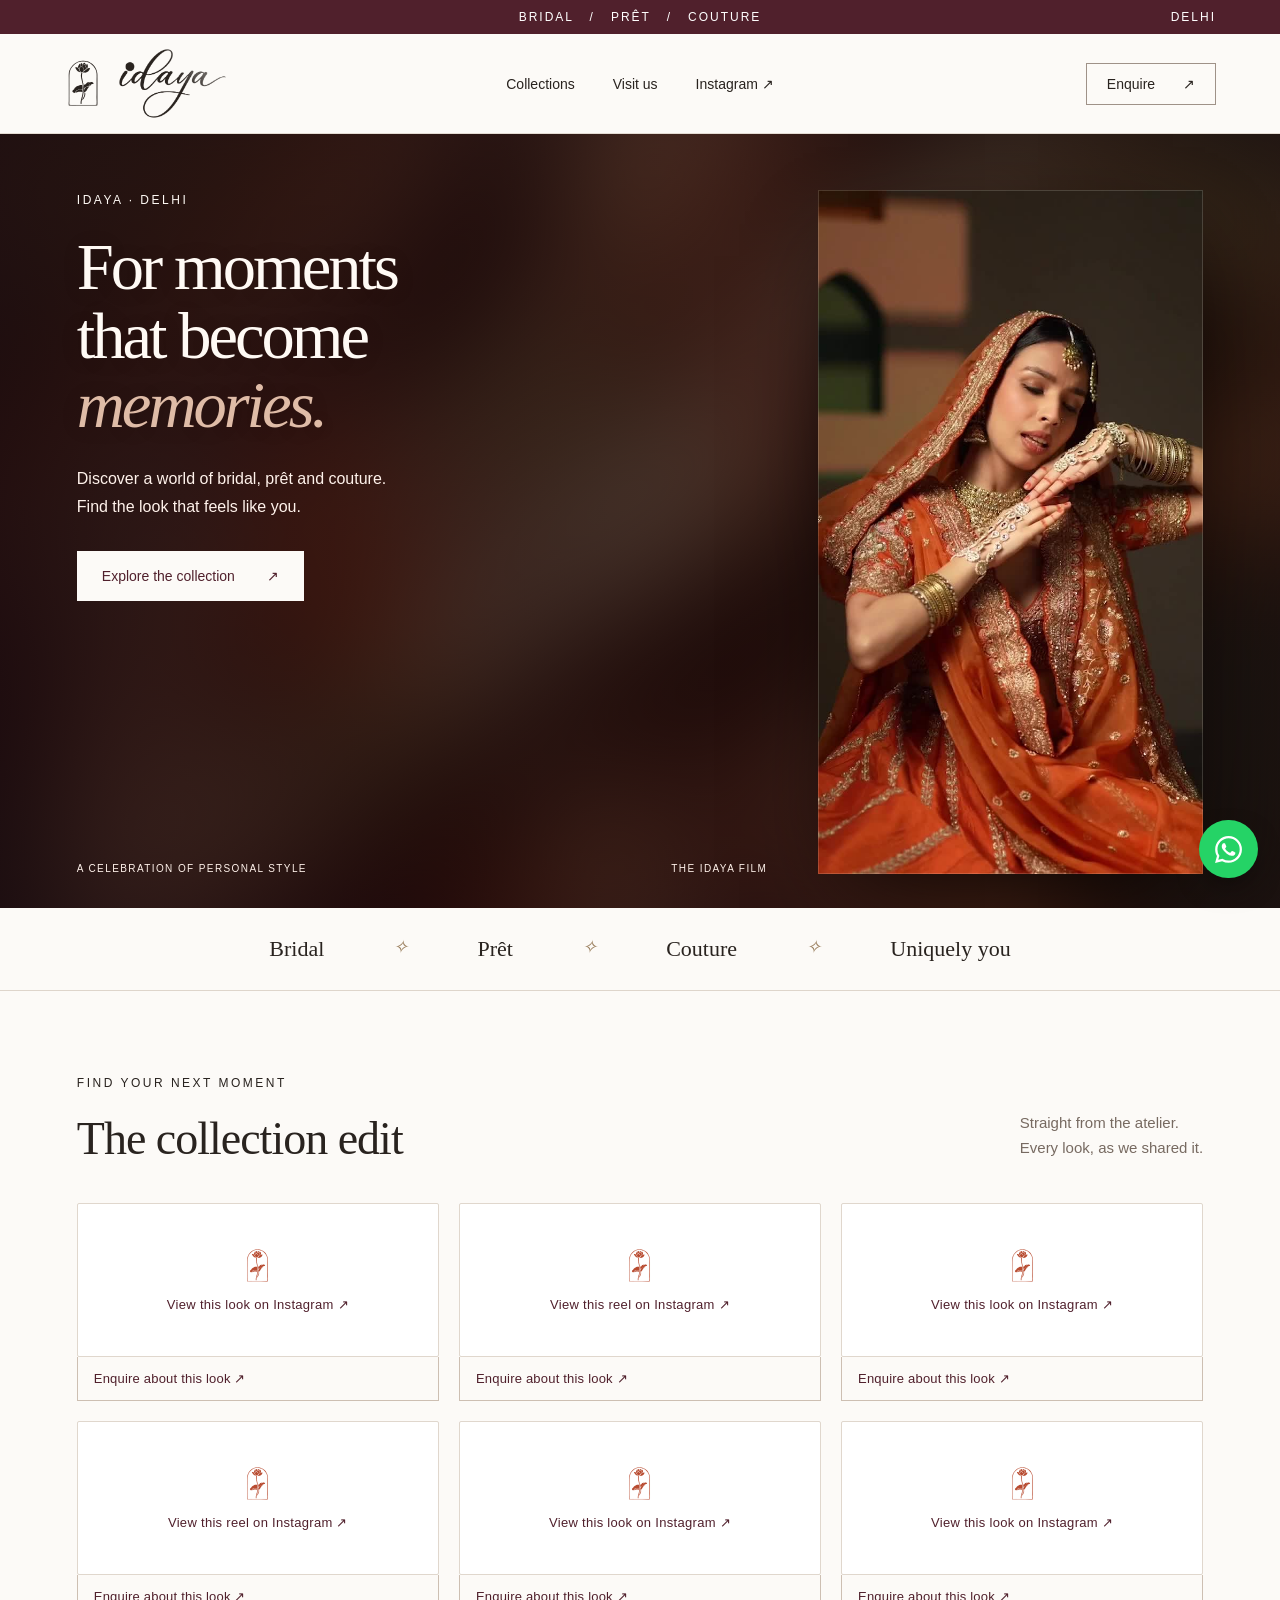
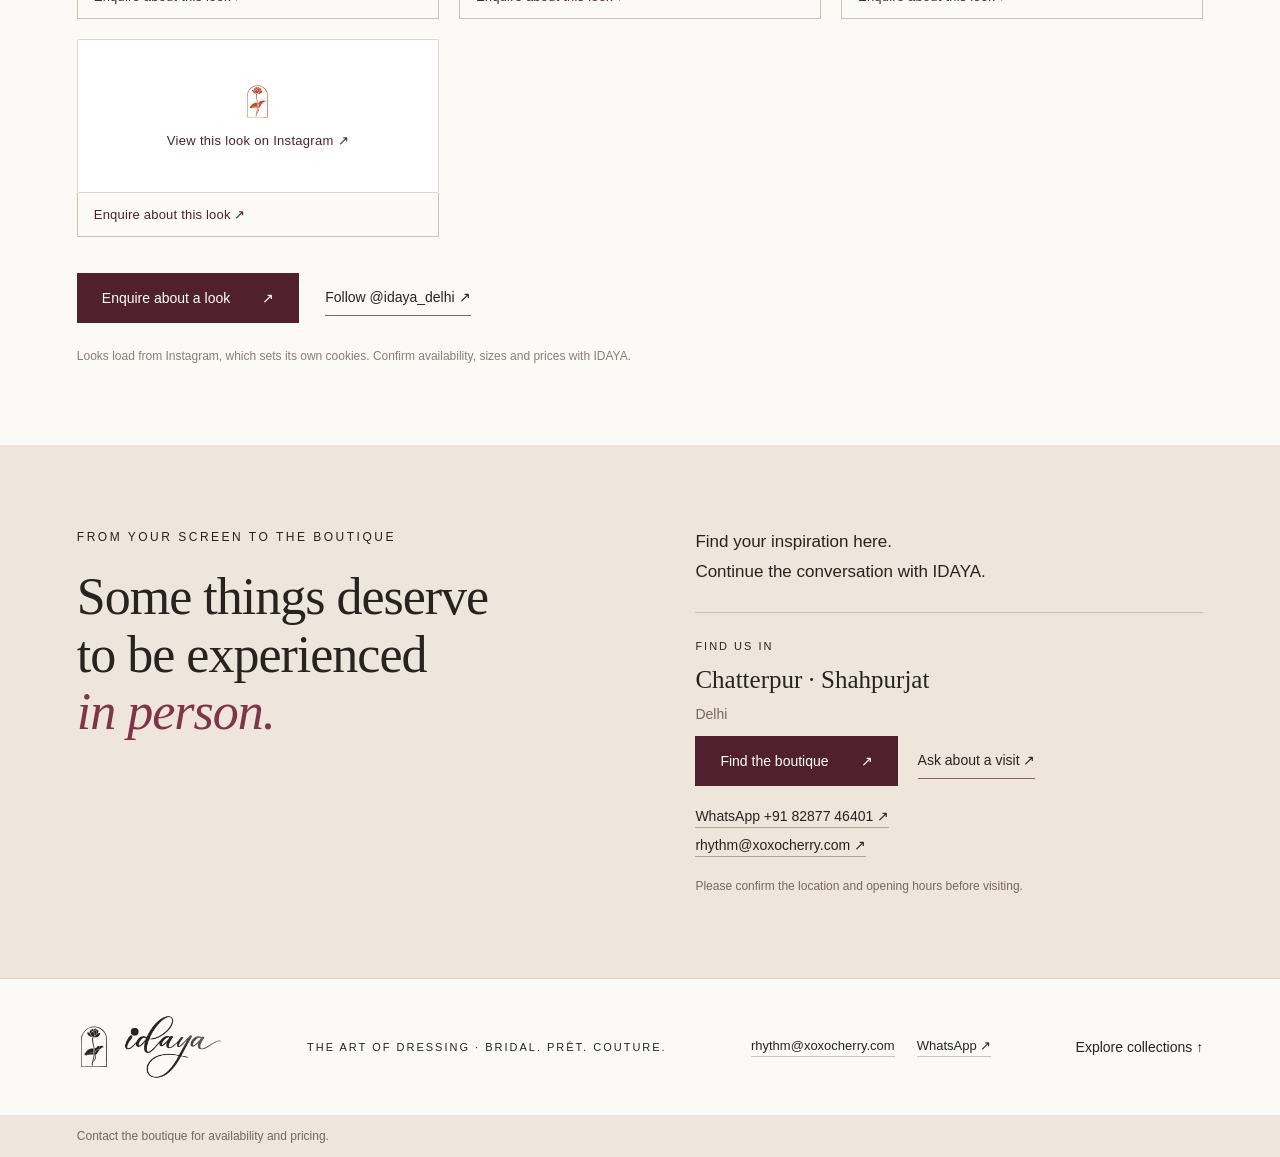
==== commit d0462006: "Make the collection Instagram-only and rework the header Drop the stock-photo collection and its thr" ====
--- a/index.html
+++ b/index.html
@@ -4,11 +4,8 @@
 <header><a class="wordmark" href="#" aria-label="IDAYA — home"><i class="mark" aria-hidden="true"></i><i class="wm-type" aria-hidden="true"></i></a><nav aria-label="Main navigation"><a href="#collections">Collections</a><a href="#visit">Visit us</a><a href="https://www.instagram.com/idaya_delhi/" target="_blank" rel="noopener">Instagram ↗</a></nav><button class="header-cta" data-enquire="a boutique visit">Enquire <span>↗</span></button></header>
 <main><section class="hero hero-film"><video id="hero-video" class="hero-video" autoplay muted loop playsinline preload="metadata" poster="assets/idaya-film-poster.jpg" aria-label="IDAYA occasionwear film"><source src="assets/idaya-film.mp4" type="video/mp4"></video><div class="film-shade" aria-hidden="true"></div><div class="hero-copy"><p class="eyebrow">IDAYA · DELHI</p><h1>For moments<br>that become<br><em>memories.</em></h1><p class="intro">Discover a world of bridal, prêt and couture.<br>Find the look that feels like you.</p><a href="#collections" class="button light">Explore the collection <span>↗</span></a><div class="hero-bottom"><span>A CELEBRATION OF PERSONAL STYLE</span><span>THE IDAYA FILM</span></div></div></section>
 <div class="category-strip"><span>Bridal</span><i>✧</i><span>Prêt</span><i>✧</i><span>Couture</span><i>✧</i><span>Uniquely you</span></div>
-<section class="collection section" id="collections"><div class="section-title"><div><p class="eyebrow">FIND YOUR NEXT MOMENT</p><h2>The collection edit</h2></div><p>From the everyday occasion<br>to the once-in-a-lifetime.</p></div><div class="filters" role="group" aria-label="Filter collections"><button class="selected" data-filter="All" aria-pressed="true">All collections</button><button data-filter="Bridal" aria-pressed="false">Bridal</button><button data-filter="Prêt" aria-pressed="false">Prêt</button><button data-filter="Couture" aria-pressed="false">Couture</button><span id="result-count" aria-live="polite">3 looks</span></div><div class="products">
-<article class="product" data-category="Bridal"><button class="product-image" data-enquire="The Bridal Edit"><img src="assets/hero.jpg" alt="Bridal collection inspiration" loading="lazy"><span class="tag">BRIDAL</span><span class="view">Discover the look ↗</span></button><div class="product-info"><div><h3>The Bridal Edit</h3><p>For your forever moment</p></div><button aria-label="Enquire about The Bridal Edit" data-enquire="The Bridal Edit">↗</button></div><span class="price">Enquire for pricing</span></article>
-<article class="product" data-category="Prêt"><button class="product-image" data-enquire="The Prêt Edit"><img src="assets/pret.jpg" alt="Prêt collection inspiration" loading="lazy"><span class="tag">PRÊT</span><span class="view">Discover the look ↗</span></button><div class="product-info"><div><h3>The Prêt Edit</h3><p>An occasion of your own</p></div><button aria-label="Enquire about The Prêt Edit" data-enquire="The Prêt Edit">↗</button></div><span class="price">Enquire for pricing</span></article>
-<article class="product" data-category="Couture"><button class="product-image" data-enquire="The Couture Edit"><img src="assets/couture.jpg" alt="Couture collection inspiration" loading="lazy"><span class="tag">COUTURE</span><span class="view">Discover the look ↗</span></button><div class="product-info"><div><h3>The Couture Edit</h3><p>A little more extraordinary</p></div><button aria-label="Enquire about The Couture Edit" data-enquire="The Couture Edit">↗</button></div><span class="price">Enquire for pricing</span></article></div><p class="sample-note">Concept collection · Illustrative imagery and collection names, not IDAYA products. Reference photography: <a href="https://www.vogue.in/content/jade-by-monica-karishma-3" target="_blank" rel="noopener">Vogue / JADE</a>, <a href="https://thenodmag.com/content/mayyur-girotra-diya-mehta-jatia-fashion-collaboration" target="_blank" rel="noopener">The Nod / Mayyur Girotra</a>, <a href="https://luxe.outlookindia.com/fashion-beauty/couture/maximalism-celebrates-boldness-individuality-and-self-expression-its-here-to-stay-says-monica-shah-of-jade" target="_blank" rel="noopener">Outlook / JADE</a>. Confirm products, sizes and prices with IDAYA.</p></section>
+<section class="collection section" id="collections"><div class="section-title"><div><p class="eyebrow">FIND YOUR NEXT MOMENT</p><h2>The collection edit</h2></div><p>Straight from the atelier.<br>Every look, as we shared it.</p></div><div class="ig-grid"><article class="look"><blockquote class="instagram-media" data-instgrm-permalink="https://www.instagram.com/p/Dcit8SIRcBi/?utm_source=ig_embed" data-instgrm-version="14"><a href="https://www.instagram.com/p/Dcit8SIRcBi/" target="_blank" rel="noopener">View this look on Instagram ↗</a></blockquote><button class="look-enquire" data-enquire="this look — instagram.com/p/Dcit8SIRcBi" aria-label="Enquire about this look, instagram.com/p/Dcit8SIRcBi">Enquire about this look ↗</button></article><article class="look"><blockquote class="instagram-media" data-instgrm-permalink="https://www.instagram.com/reel/DXGfsDPkWq5/?utm_source=ig_embed" data-instgrm-version="14"><a href="https://www.instagram.com/reel/DXGfsDPkWq5/" target="_blank" rel="noopener">View this reel on Instagram ↗</a></blockquote><button class="look-enquire" data-enquire="this look — instagram.com/reel/DXGfsDPkWq5" aria-label="Enquire about this look, instagram.com/reel/DXGfsDPkWq5">Enquire about this look ↗</button></article><article class="look"><blockquote class="instagram-media" data-instgrm-permalink="https://www.instagram.com/p/DblFpQNMFQX/?utm_source=ig_embed" data-instgrm-version="14"><a href="https://www.instagram.com/p/DblFpQNMFQX/" target="_blank" rel="noopener">View this look on Instagram ↗</a></blockquote><button class="look-enquire" data-enquire="this look — instagram.com/p/DblFpQNMFQX" aria-label="Enquire about this look, instagram.com/p/DblFpQNMFQX">Enquire about this look ↗</button></article><article class="look"><blockquote class="instagram-media" data-instgrm-permalink="https://www.instagram.com/reel/DKbg6deR1QH/?utm_source=ig_embed" data-instgrm-version="14"><a href="https://www.instagram.com/reel/DKbg6deR1QH/" target="_blank" rel="noopener">View this reel on Instagram ↗</a></blockquote><button class="look-enquire" data-enquire="this look — instagram.com/reel/DKbg6deR1QH" aria-label="Enquire about this look, instagram.com/reel/DKbg6deR1QH">Enquire about this look ↗</button></article><article class="look"><blockquote class="instagram-media" data-instgrm-permalink="https://www.instagram.com/p/DZZcF1ymlOi/?utm_source=ig_embed" data-instgrm-version="14"><a href="https://www.instagram.com/p/DZZcF1ymlOi/" target="_blank" rel="noopener">View this look on Instagram ↗</a></blockquote><button class="look-enquire" data-enquire="this look — instagram.com/p/DZZcF1ymlOi" aria-label="Enquire about this look, instagram.com/p/DZZcF1ymlOi">Enquire about this look ↗</button></article><article class="look"><blockquote class="instagram-media" data-instgrm-permalink="https://www.instagram.com/p/DYRhm5hR9KT/?utm_source=ig_embed" data-instgrm-version="14"><a href="https://www.instagram.com/p/DYRhm5hR9KT/" target="_blank" rel="noopener">View this look on Instagram ↗</a></blockquote><button class="look-enquire" data-enquire="this look — instagram.com/p/DYRhm5hR9KT" aria-label="Enquire about this look, instagram.com/p/DYRhm5hR9KT">Enquire about this look ↗</button></article><article class="look"><blockquote class="instagram-media" data-instgrm-permalink="https://www.instagram.com/p/DVgbsqokRqn/?utm_source=ig_embed" data-instgrm-version="14"><a href="https://www.instagram.com/p/DVgbsqokRqn/" target="_blank" rel="noopener">View this look on Instagram ↗</a></blockquote><button class="look-enquire" data-enquire="this look — instagram.com/p/DVgbsqokRqn" aria-label="Enquire about this look, instagram.com/p/DVgbsqokRqn">Enquire about this look ↗</button></article></div><div class="collection-actions"><button class="button dark" data-enquire="a look from the collection">Enquire about a look <span>↗</span></button><a class="text-button" href="https://www.instagram.com/idaya_delhi/" target="_blank" rel="noopener">Follow @idaya_delhi ↗</a></div><p class="ig-note">Looks load from Instagram, which sets its own cookies. Confirm availability, sizes and prices with IDAYA.</p></section>
 <section class="visit section" id="visit"><div><p class="eyebrow">FROM YOUR SCREEN TO THE BOUTIQUE</p><h2>Some things deserve<br>to be experienced<br><em>in person.</em></h2></div><div class="visit-info"><p>Find your inspiration here.<br>Continue the conversation with IDAYA.</p><div class="location"><span>FIND US IN</span><h3>Chatterpur · Shahpurjat</h3><p>Delhi</p></div><div class="visit-actions"><a class="button dark" href="https://maps.app.goo.gl/REEzPuMKqF3z1yjH7" target="_blank" rel="noopener">Find the boutique <span>↗</span></a><button class="text-button" data-enquire="a boutique visit">Ask about a visit ↗</button></div><div class="visit-contact"><a href="https://api.whatsapp.com/send?phone=918287746401" target="_blank" rel="noopener">WhatsApp +91 82877 46401 ↗</a><a href="mailto:rhythm@xoxocherry.com">rhythm@xoxocherry.com ↗</a></div><small>Please confirm the location and opening hours before visiting.</small></div></section>
-<section class="social"><p class="eyebrow">MORE FROM IDAYA</p><h2>A closer look at our world.</h2><div class="ig-grid"><blockquote class="instagram-media" data-instgrm-permalink="https://www.instagram.com/p/Dcit8SIRcBi/?utm_source=ig_embed" data-instgrm-version="14"><a href="https://www.instagram.com/p/Dcit8SIRcBi/" target="_blank" rel="noopener">View this post on Instagram ↗</a></blockquote><blockquote class="instagram-media" data-instgrm-permalink="https://www.instagram.com/reel/DXGfsDPkWq5/?utm_source=ig_embed" data-instgrm-version="14"><a href="https://www.instagram.com/reel/DXGfsDPkWq5/" target="_blank" rel="noopener">View this reel on Instagram ↗</a></blockquote><blockquote class="instagram-media" data-instgrm-permalink="https://www.instagram.com/p/DblFpQNMFQX/?utm_source=ig_embed" data-instgrm-version="14"><a href="https://www.instagram.com/p/DblFpQNMFQX/" target="_blank" rel="noopener">View this post on Instagram ↗</a></blockquote><blockquote class="instagram-media" data-instgrm-permalink="https://www.instagram.com/reel/DKbg6deR1QH/?utm_source=ig_embed" data-instgrm-version="14"><a href="https://www.instagram.com/reel/DKbg6deR1QH/" target="_blank" rel="noopener">View this reel on Instagram ↗</a></blockquote><blockquote class="instagram-media" data-instgrm-permalink="https://www.instagram.com/p/DZZcF1ymlOi/?utm_source=ig_embed" data-instgrm-version="14"><a href="https://www.instagram.com/p/DZZcF1ymlOi/" target="_blank" rel="noopener">View this post on Instagram ↗</a></blockquote><blockquote class="instagram-media" data-instgrm-permalink="https://www.instagram.com/p/DYRhm5hR9KT/?utm_source=ig_embed" data-instgrm-version="14"><a href="https://www.instagram.com/p/DYRhm5hR9KT/" target="_blank" rel="noopener">View this post on Instagram ↗</a></blockquote><blockquote class="instagram-media" data-instgrm-permalink="https://www.instagram.com/p/DVgbsqokRqn/?utm_source=ig_embed" data-instgrm-version="14"><a href="https://www.instagram.com/p/DVgbsqokRqn/" target="_blank" rel="noopener">View this post on Instagram ↗</a></blockquote></div><a class="ig-follow" href="https://www.instagram.com/idaya_delhi/" target="_blank" rel="noopener">Follow @idaya_delhi ↗</a><p class="ig-note">Posts load from Instagram, which sets its own cookies.</p></section></main>
-<footer><a href="#" class="footer-logo" aria-label="IDAYA — home"><i class="mark" aria-hidden="true"></i><i class="wm-type" aria-hidden="true"></i></a><span>THE ART OF DRESSING · BRIDAL. PRÊT. COUTURE.</span><div class="footer-contact"><a href="mailto:rhythm@xoxocherry.com">rhythm@xoxocherry.com</a><a href="https://api.whatsapp.com/send?phone=918287746401" target="_blank" rel="noopener">WhatsApp ↗</a></div><a href="#collections">Explore collections ↑</a></footer><div class="prototype"><span>Collection preview · Contact the boutique for availability and pricing.</span></div>
-<dialog id="enquiry"><button class="close" aria-label="Close enquiry">×</button><i class="mark dialog-mark" aria-hidden="true"></i><p class="eyebrow">LET’S FIND YOUR LOOK</p><h2>Start a conversation.</h2><p id="enquiry-caption"></p><label for="size">Preferred size</label><select id="size"><option>Need sizing advice</option><option>XS</option><option>S</option><option>M</option><option>L</option><option>XL</option><option>Custom measurements</option></select><label for="note">Anything you’d like to ask?</label><textarea id="note" placeholder="Tell us about your occasion, date or preferred colour…" rows="3"></textarea><button id="copy" class="button dark">Copy enquiry</button><a class="button whatsapp" id="wa-send" href="https://api.whatsapp.com/send?phone=918287746401" target="_blank" rel="noopener">Send on WhatsApp ↗</a><a class="button outline" href="https://www.instagram.com/idaya_delhi/" target="_blank" rel="noopener">Open IDAYA on Instagram ↗</a><p class="dialog-note">Send it straight to us on WhatsApp, or copy it and paste it into an Instagram message. Nothing is sent automatically.</p><p id="copy-status" role="status"></p></dialog><a class="wa-float" href="https://api.whatsapp.com/send?phone=918287746401" target="_blank" rel="noopener" aria-label="Chat with IDAYA on WhatsApp"><svg viewBox="0 0 24 24" aria-hidden="true" focusable="false"><path d="M17.472 14.382c-.297-.149-1.758-.867-2.03-.967-.273-.099-.471-.148-.67.15-.197.297-.767.966-.94 1.164-.173.199-.347.223-.644.075-.297-.15-1.255-.463-2.39-1.475-.883-.788-1.48-1.761-1.653-2.059-.173-.297-.018-.458.13-.606.134-.133.298-.347.446-.52.149-.174.198-.298.298-.497.099-.198.05-.371-.025-.52-.075-.149-.669-1.612-.916-2.207-.242-.579-.487-.5-.669-.51-.173-.008-.371-.01-.57-.01-.198 0-.52.074-.792.372-.272.297-1.04 1.016-1.04 2.4790 1.462 1.065 2.875 1.213 3.074.149.198 2.096 3.2 5.077 4.487.709.306 1.262.489 1.694.625.712.227 1.36.195 1.872.118.571-.085 1.758-.719 2.006-1.413.248-.694.248-1.289.173-1.413-.074-.124-.272-.198-.57-.347m-5.421 7.403h-.004a9.87 9.87 0 0 1-5.031-1.378l-.361-.214-3.741.982.998-3.648-.235-.374a9.86 9.86 0 0 1-1.51-5.26c.001-5.45 4.436-9.884 9.888-9.884 2.64 0 5.122 1.03 6.988 2.898a9.825 9.825 0 0 1 2.893 6.994c-.003 5.45-4.437 9.884-9.885 9.884m8.413-18.297A11.815 11.815 0 0 0 12.05 0C5.495 0 .16 5.335.157 11.892c0 2.096.547 4.142 1.588 5.945L.057 24l6.305-1.654a11.882 11.882 0 0 0 5.683 1.448h.005c6.554 0 11.89-5.335 11.893-11.893a11.821 11.821 0 0 0-3.48-8.413z"/></svg><span>Chat on WhatsApp</span></a><script src="app.js"></script></body></html>+</main>
+<footer><a href="#" class="footer-logo" aria-label="IDAYA — home"><i class="mark" aria-hidden="true"></i><i class="wm-type" aria-hidden="true"></i></a><span>THE ART OF DRESSING · BRIDAL. PRÊT. COUTURE.</span><div class="footer-contact"><a href="mailto:rhythm@xoxocherry.com">rhythm@xoxocherry.com</a><a href="https://api.whatsapp.com/send?phone=918287746401" target="_blank" rel="noopener">WhatsApp ↗</a></div><a href="#collections">Explore collections ↑</a></footer><div class="prototype"><span>Contact the boutique for availability and pricing.</span></div>
+<dialog id="enquiry"><button class="close" aria-label="Close enquiry">×</button><i class="mark dialog-mark" aria-hidden="true"></i><p class="eyebrow">LET’S FIND YOUR LOOK</p><h2>Start a conversation.</h2><p id="enquiry-caption"></p><label for="size">Preferred size</label><select id="size"><option>Need sizing advice</option><option>XS</option><option>S</option><option>M</option><option>L</option><option>XL</option><option>Custom measurements</option></select><label for="note">Anything you’d like to ask?</label><textarea id="note" placeholder="Tell us about your occasion, date or preferred colour…" rows="3"></textarea><button id="copy" class="button dark">Copy enquiry</button><a class="button whatsapp" id="wa-send" href="https://api.whatsapp.com/send?phone=918287746401" target="_blank" rel="noopener">Send on WhatsApp ↗</a><a class="button outline" href="https://www.instagram.com/idaya_delhi/" target="_blank" rel="noopener">Open IDAYA on Instagram ↗</a><p class="dialog-note">Send it straight to us on WhatsApp, or copy it and paste it into an Instagram message. Nothing is sent automatically.</p><p id="copy-status" role="status"></p></dialog><a class="wa-float" href="https://api.whatsapp.com/send?phone=918287746401" target="_blank" rel="noopener" aria-label="Chat with IDAYA on WhatsApp"><svg viewBox="0 0 24 24" aria-hidden="true" focusable="false"><path d="M17.472 14.382c-.297-.149-1.758-.867-2.03-.967-.273-.099-.471-.148-.67.15-.197.297-.767.966-.94 1.164-.173.199-.347.223-.644.075-.297-.15-1.255-.463-2.39-1.475-.883-.788-1.48-1.761-1.653-2.059-.173-.297-.018-.458.13-.606.134-.133.298-.347.446-.52.149-.174.198-.298.298-.497.099-.198.05-.371-.025-.52-.075-.149-.669-1.612-.916-2.207-.242-.579-.487-.5-.669-.51-.173-.008-.371-.01-.57-.01-.198 0-.52.074-.792.372-.272.297-1.04 1.016-1.04 2.479 0 1.462 1.065 2.875 1.213 3.074.149.198 2.096 3.2 5.077 4.487.709.306 1.262.489 1.694.625.712.227 1.36.195 1.872.118.571-.085 1.758-.719 2.006-1.413.248-.694.248-1.289.173-1.413-.074-.124-.272-.198-.57-.347m-5.421 7.403h-.004a9.87 9.87 0 0 1-5.031-1.378l-.361-.214-3.741.982.998-3.648-.235-.374a9.86 9.86 0 0 1-1.51-5.26c.001-5.45 4.436-9.884 9.888-9.884 2.64 0 5.122 1.03 6.988 2.898a9.825 9.825 0 0 1 2.893 6.994c-.003 5.45-4.437 9.884-9.885 9.884m8.413-18.297A11.815 11.815 0 0 0 12.05 0C5.495 0 .16 5.335.157 11.892c0 2.096.547 4.142 1.588 5.945L.057 24l6.305-1.654a11.882 11.882 0 0 0 5.683 1.448h.005c6.554 0 11.89-5.335 11.893-11.893a11.821 11.821 0 0 0-3.48-8.413z"/></svg><span>Chat on WhatsApp</span></a><script src="app.js"></script></body></html>
--- a/style.css
+++ b/style.css
@@ -1,4 +1,4 @@
-*{box-sizing:border-box}html{scroll-behavior:smooth;scroll-padding-top:110px}body{margin:0;background:#fcfaf7;color:#29231f;font-family:Arial,Helvetica,sans-serif;font-size:16px}a{color:inherit;text-decoration:none}button,input,select,textarea{font:inherit}button,a,select{touch-action:manipulation}button{cursor:pointer}button:focus-visible,a:focus-visible,select:focus-visible,textarea:focus-visible{outline:3px solid #b67d42;outline-offset:5px}button{color:inherit} .announcement{height:34px;background:#50202c;color:white;text-align:center;padding:10px 5%;font-size:12px;letter-spacing:2px;position:relative}.announcement span{position:absolute;right:5%}header{height:100px;display:flex;align-items:center;justify-content:space-between;padding:0 5%;background:#fcfaf7;border-bottom:1px solid #e4dcd3}.wordmark{font-family:Georgia,serif;font-size:39px;letter-spacing:7px}.wordmark span{display:block;font:9px Arial;letter-spacing:2.4px;margin-top:4px}nav{display:flex;gap:36px;font-size:14px}nav a:hover{text-decoration:underline;text-underline-offset:6px}.header-cta{background:none;border:1px solid #9f9288;padding:12px 20px;font-size:14px}.header-cta span{margin-left:24px}.hero{display:grid;grid-template-columns:1fr 1fr;min-height:650px;background:#50202c;color:#fffaf5}.hero-copy{padding:65px 10% 26px;display:flex;align-items:flex-start;flex-direction:column}.eyebrow{font-size:12px;letter-spacing:2.5px;font-weight:500;line-height:1.8;margin:0 0 20px}h1,h2,h3,p{margin-top:0}h1{font:clamp(48px,5.8vw,88px)/1.04 Georgia,serif;font-weight:normal;letter-spacing:-3px;margin-bottom:25px}em{font-weight:normal;color:#dfbca7}.intro{font-size:16px;line-height:1.8;color:#e4d4d6;margin-bottom:29px}.button{display:flex;align-items:center;justify-content:space-between;gap:32px;padding:17px 25px;border:0;font-size:14px;min-height:50px}.light{background:#fcfaf7;color:#50202c}.dark{background:#50202c;color:white}.button:hover{filter:brightness(.94)}.hero-bottom{display:flex;justify-content:space-between;width:100%;margin-top:auto;padding-top:46px;font-size:10px;letter-spacing:1.4px;color:#d4b9bf}.hero-image{margin:0;position:relative;min-height:650px}.hero-image img{width:100%;height:100%;position:absolute;object-fit:cover;object-position:center 30%}.hero-image:after{content:'';position:absolute;inset:65% 0 0;background:linear-gradient(transparent,#0005);pointer-events:none}.hero-image figcaption{position:absolute;bottom:28px;left:32px;z-index:1;font-size:12px;letter-spacing:3px}.category-strip{display:flex;justify-content:center;gap:6%;padding:28px 5%;border-bottom:1px solid #ded5cb;font:22px Georgia,serif}.category-strip i{color:#987c5a;font-size:18px}.section{padding:82px 6%}.section-title{display:flex;justify-content:space-between;align-items:end}.section-title h2,h2{font:46px/1.1 Georgia,serif;letter-spacing:-1px;margin-bottom:0}.section-title>p{font-size:15px;line-height:1.7;color:#776a61;margin-bottom:4px}.filters{display:flex;gap:8px;margin:30px 0 28px;align-items:center;border-bottom:1px solid #ded5cb;padding-bottom:16px}.filters button{padding:9px 18px;border:1px solid transparent;background:none;font-size:14px}.filters button.selected{border-color:#50202c;background:#50202c;color:white}.filters>span{margin-left:auto;font-size:13px;color:#76695f}.products{display:grid;grid-template-columns:repeat(3,1fr);gap:26px}.product[hidden]{display:none}.product-image{width:100%;aspect-ratio:3/4;border:0;padding:0;position:relative;display:block;overflow:hidden;background:#dfd7ce}.product-image img{width:100%;height:100%;object-fit:cover;transition:transform .5s}.product-image:hover img{transform:scale(1.04)}.tag{position:absolute;left:16px;top:16px;font-size:11px;letter-spacing:1.6px;padding:9px 12px;background:#fcfaf7}.view{position:absolute;bottom:0;left:0;right:0;background:#fcfaf7ed;padding:14px;font-size:13px;transform:translateY(100%);transition:transform .2s}.product-image:hover .view,.product-image:focus-visible .view{transform:none}.product-info{display:flex;justify-content:space-between;margin-top:20px;gap:12px}.product-info h3{font:25px Georgia,serif;margin-bottom:8px}.product-info p{font-size:14px;color:#776a61;margin-bottom:12px}.product-info button{background:none;border:1px solid #c5b7aa;border-radius:50%;width:36px;height:36px;flex-shrink:0}.price{font-size:13px;color:#50202c}.sample-note{font-size:12px;color:#75695e;line-height:1.7;margin:30px 0 0}.visit{background:#eee5dc;display:grid;grid-template-columns:1.1fr 1fr;gap:60px}.visit h2{font-size:52px}.visit em{color:#7f3447}.visit-info>p{font-size:17px;line-height:1.8}.location{border-top:1px solid #cebfaf;padding-top:23px;margin-top:24px}.location span{font-size:11px;letter-spacing:2px}.location h3{font:25px Georgia,serif;margin:12px 0}.location p{font-size:14px;color:#776a61}.visit-actions{display:flex;align-items:center;gap:20px;flex-wrap:wrap}.text-button{background:none;border:0;border-bottom:1px solid #87645e;padding:10px 0;font-size:14px}.visit small{display:block;color:#776a61;font-size:12px;line-height:1.6;margin-top:20px}.social{text-align:center;padding:74px 5%}.social h2{margin:0 0 28px;font-size:38px}.social a{font-size:14px;border-bottom:1px solid #50202c;padding-bottom:7px;color:#50202c}footer{border-top:1px solid #ded5cb;padding:35px 6%;display:flex;align-items:center;justify-content:space-between;gap:20px}.footer-logo{font:44px Georgia,serif;letter-spacing:7px}footer span{font-size:11px;letter-spacing:2px}footer>a:last-child{font-size:14px}.prototype{padding:14px 6%;background:#eee5dc;font-size:10px;letter-spacing:1.2px;display:flex;justify-content:space-between;gap:12px}.prototype span{font-size:12px;letter-spacing:0;color:#75695e}dialog{border:0;background:#fcfaf7;padding:40px;width:min(520px,calc(100% - 28px));max-height:90dvh;color:#29231f}dialog::backdrop{background:#22161bbb;backdrop-filter:blur(4px)}dialog h2{font-size:36px;margin-bottom:20px}.close{position:absolute;right:15px;top:10px;background:none;border:0;font-size:30px}dialog label{display:block;font-size:14px;margin:18px 0 8px}dialog select,dialog textarea{width:100%;padding:12px;border:1px solid #c6b9ad;background:transparent;color:#29231f}dialog textarea{resize:vertical}dialog .button{width:100%;margin-top:15px;justify-content:center}.outline{border:1px solid #50202c;background:none}.dialog-note,#copy-status{font-size:13px;line-height:1.6;margin:18px 0 0;color:#776a61}@media(min-width:1600px){main,header,footer{max-width:1800px;margin:auto}}@media(max-width:760px){header{height:83px;padding:0 5%}.wordmark{font-size:30px}.wordmark span{font-size:8px;letter-spacing:1.2px}nav{gap:15px}nav a{font-size:12px}nav a:last-child{display:none}.header-cta{display:none}.announcement{font-size:10px;letter-spacing:1px}.announcement span{display:none}.hero{grid-template-columns:1fr 1fr;min-height:480px}.hero-copy{padding:38px 8% 23px}h1{font-size:44px;letter-spacing:-1.6px}.hero .eyebrow{font-size:10px;letter-spacing:1.5px}.intro{font-size:14px}.intro br{display:none}.hero .button{padding:13px 12px;font-size:12px;gap:8px}.hero-bottom{font-size:8px;line-height:1.8;padding-top:28px}.hero-bottom span:last-child{display:none}.hero-image{min-height:480px}.hero-image figcaption{font-size:9px;left:16px}.category-strip{font-size:16px;gap:5%;padding:23px 3%}.category-strip i{font-size:12px}.section{padding:52px 5%}.section-title h2,h2{font-size:35px}.section-title>p{display:none}.filters{gap:0}.filters button{font-size:12px;padding:9px 10px}.filters>span{font-size:11px}.products{grid-template-columns:repeat(2,1fr);gap:25px 16px}.product-info h3{font-size:20px}.product-info p{font-size:12px;line-height:1.5}.product-info button{width:28px;height:28px}.tag{left:10px;top:10px;font-size:9px;padding:7px}.price{font-size:12px}.visit{grid-template-columns:1fr;gap:32px}.visit h2{font-size:43px}.social h2{font-size:31px}footer{flex-wrap:wrap}footer span{display:none}.prototype{flex-direction:column;line-height:1.6}dialog{padding:32px 24px}}@media(max-width:400px){h1{font-size:36px}.hero-copy{padding-left:10%}.hero .button{font-size:11px}.hero-image,.hero{min-height:440px}}@media(prefers-reduced-motion:reduce){html{scroll-behavior:auto}*{transition:none!important}}
+*{box-sizing:border-box}html{scroll-behavior:smooth;scroll-padding-top:110px}body{margin:0;background:#fcfaf7;color:#29231f;font-family:Arial,Helvetica,sans-serif;font-size:16px}a{color:inherit;text-decoration:none}button,input,select,textarea{font:inherit}button,a,select{touch-action:manipulation}button{cursor:pointer}button:focus-visible,a:focus-visible,select:focus-visible,textarea:focus-visible{outline:3px solid #b67d42;outline-offset:5px}button{color:inherit} .announcement{height:34px;background:#50202c;color:white;text-align:center;padding:10px 5%;font-size:12px;letter-spacing:2px;position:relative}.announcement span{position:absolute;right:5%}header{height:100px;display:flex;align-items:center;justify-content:space-between;padding:0 5%;background:#fcfaf7;border-bottom:1px solid #e4dcd3}.wordmark{font-family:Georgia,serif;font-size:39px;letter-spacing:7px}.wordmark span{display:block;font:9px Arial;letter-spacing:2.4px;margin-top:4px}nav{display:flex;gap:36px;font-size:14px}nav a:hover{text-decoration:underline;text-underline-offset:6px}.header-cta{background:none;border:1px solid #9f9288;padding:12px 20px;font-size:14px}.header-cta span{margin-left:24px}.hero{display:grid;grid-template-columns:1fr 1fr;min-height:650px;background:#50202c;color:#fffaf5}.hero-copy{padding:65px 10% 26px;display:flex;align-items:flex-start;flex-direction:column}.eyebrow{font-size:12px;letter-spacing:2.5px;font-weight:500;line-height:1.8;margin:0 0 20px}h1,h2,h3,p{margin-top:0}h1{font:clamp(48px,5.8vw,88px)/1.04 Georgia,serif;font-weight:normal;letter-spacing:-3px;margin-bottom:25px}em{font-weight:normal;color:#dfbca7}.intro{font-size:16px;line-height:1.8;color:#e4d4d6;margin-bottom:29px}.button{display:flex;align-items:center;justify-content:space-between;gap:32px;padding:17px 25px;border:0;font-size:14px;min-height:50px}.light{background:#fcfaf7;color:#50202c}.dark{background:#50202c;color:white}.button:hover{filter:brightness(.94)}.hero-bottom{display:flex;justify-content:space-between;width:100%;margin-top:auto;padding-top:46px;font-size:10px;letter-spacing:1.4px;color:#d4b9bf}.hero-image{margin:0;position:relative;min-height:650px}.hero-image img{width:100%;height:100%;position:absolute;object-fit:cover;object-position:center 30%}.hero-image:after{content:'';position:absolute;inset:65% 0 0;background:linear-gradient(transparent,#0005);pointer-events:none}.hero-image figcaption{position:absolute;bottom:28px;left:32px;z-index:1;font-size:12px;letter-spacing:3px}.category-strip{display:flex;justify-content:center;gap:6%;padding:28px 5%;border-bottom:1px solid #ded5cb;font:22px Georgia,serif}.category-strip i{color:#987c5a;font-size:18px}.section{padding:82px 6%}.section-title{display:flex;justify-content:space-between;align-items:end}.section-title h2,h2{font:46px/1.1 Georgia,serif;letter-spacing:-1px;margin-bottom:0}.section-title>p{font-size:15px;line-height:1.7;color:#776a61;margin-bottom:4px}.products{display:grid;grid-template-columns:repeat(3,1fr);gap:26px}.visit{background:#eee5dc;display:grid;grid-template-columns:1.1fr 1fr;gap:60px}.visit h2{font-size:52px}.visit em{color:#7f3447}.visit-info>p{font-size:17px;line-height:1.8}.location{border-top:1px solid #cebfaf;padding-top:23px;margin-top:24px}.location span{font-size:11px;letter-spacing:2px}.location h3{font:25px Georgia,serif;margin:12px 0}.location p{font-size:14px;color:#776a61}.visit-actions{display:flex;align-items:center;gap:20px;flex-wrap:wrap}.text-button{background:none;border:0;border-bottom:1px solid #87645e;padding:10px 0;font-size:14px}.visit small{display:block;color:#776a61;font-size:12px;line-height:1.6;margin-top:20px}.social{text-align:center;padding:74px 5%}.social h2{margin:0 0 28px;font-size:38px}.social a{font-size:14px;border-bottom:1px solid #50202c;padding-bottom:7px;color:#50202c}footer{border-top:1px solid #ded5cb;padding:35px 6%;display:flex;align-items:center;justify-content:space-between;gap:20px}.footer-logo{font:44px Georgia,serif;letter-spacing:7px}footer span{font-size:11px;letter-spacing:2px}footer>a:last-child{font-size:14px}.prototype{padding:14px 6%;background:#eee5dc;font-size:10px;letter-spacing:1.2px;display:flex;justify-content:space-between;gap:12px}.prototype span{font-size:12px;letter-spacing:0;color:#75695e}dialog{border:0;background:#fcfaf7;padding:40px;width:min(520px,calc(100% - 28px));max-height:90dvh;color:#29231f}dialog::backdrop{background:#22161bbb;backdrop-filter:blur(4px)}dialog h2{font-size:36px;margin-bottom:20px}.close{position:absolute;right:15px;top:10px;background:none;border:0;font-size:30px}dialog label{display:block;font-size:14px;margin:18px 0 8px}dialog select,dialog textarea{width:100%;padding:12px;border:1px solid #c6b9ad;background:transparent;color:#29231f}dialog textarea{resize:vertical}dialog .button{width:100%;margin-top:15px;justify-content:center}.outline{border:1px solid #50202c;background:none}.dialog-note,#copy-status{font-size:13px;line-height:1.6;margin:18px 0 0;color:#776a61}@media(min-width:1600px){main,header,footer{max-width:1800px;margin:auto}}@media(max-width:760px){header{height:83px;padding:0 5%}.wordmark{font-size:30px}.wordmark span{font-size:8px;letter-spacing:1.2px}nav{gap:15px}nav a{font-size:12px}nav a:last-child{display:none}.header-cta{display:none}.announcement{font-size:10px;letter-spacing:1px}.announcement span{display:none}.hero{grid-template-columns:1fr 1fr;min-height:480px}.hero-copy{padding:38px 8% 23px}h1{font-size:44px;letter-spacing:-1.6px}.hero .eyebrow{font-size:10px;letter-spacing:1.5px}.intro{font-size:14px}.intro br{display:none}.hero .button{padding:13px 12px;font-size:12px;gap:8px}.hero-bottom{font-size:8px;line-height:1.8;padding-top:28px}.hero-bottom span:last-child{display:none}.hero-image{min-height:480px}.hero-image figcaption{font-size:9px;left:16px}.category-strip{font-size:16px;gap:5%;padding:23px 3%}.category-strip i{font-size:12px}.section{padding:52px 5%}.section-title h2,h2{font-size:35px}.section-title>p{display:none}.products{grid-template-columns:repeat(2,1fr);gap:25px 16px}.visit{grid-template-columns:1fr;gap:32px}.visit h2{font-size:43px}.social h2{font-size:31px}footer{flex-wrap:wrap}footer span{display:none}.prototype{flex-direction:column;line-height:1.6}dialog{padding:32px 24px}}@media(max-width:400px){h1{font-size:36px}.hero-copy{padding-left:10%}.hero .button{font-size:11px}.hero-image,.hero{min-height:440px}}@media(prefers-reduced-motion:reduce){html{scroll-behavior:auto}*{transition:none!important}}
 
 /* Full-width IDAYA film */
 .hero-film{display:block;position:relative;isolation:isolate;overflow:hidden;min-height:680px;height:calc(100svh - 134px);max-height:960px;background:#2c171a}
@@ -16,11 +16,8 @@
 /* Final presentation refinements */
 .hero-film{background:#2c171a url('assets/idaya-film-poster.jpg') center 45% / cover no-repeat}
 .hero-film .hero-bottom{padding-right:0}
-.sample-note a{text-decoration:underline;text-underline-offset:3px}
-.product-image .view{transform:none;background:linear-gradient(transparent,#0009);color:white;text-align:left;padding-top:28px}
-.product-info p{line-height:1.5}
-@media(max-width:760px){.hero-film .hero-bottom{padding-right:0}.products{row-gap:32px}.product:last-child:nth-child(odd){grid-column:1/-1;max-width:440px;width:100%;justify-self:center}.hero-film{background-position:center}.hero-film .hero-bottom{font-size:10px}.prototype{padding-bottom:20px}}
-@media(max-width:380px){header nav{gap:12px}.wordmark{font-size:27px}.wordmark span{font-size:8px}.hero-film .hero-copy{padding-top:28px}.hero-film h1{font-size:46px}.filters{flex-wrap:wrap;gap:5px}.filters>span{margin-left:8px}}
+@media(max-width:760px){.hero-film .hero-bottom{padding-right:0}.products{row-gap:32px}.hero-film{background-position:center}.hero-film .hero-bottom{font-size:10px}.prototype{padding-bottom:20px}}
+@media(max-width:380px){header nav{gap:12px}.wordmark{font-size:27px}.wordmark span{font-size:8px}.hero-film .hero-copy{padding-top:28px}.hero-film h1{font-size:46px}}
 
 /* ── Web presentation ──────────────────────────────────────────────────────
    The film is 720x1280 (9:16). Covering a landscape desktop hero with it
@@ -88,9 +85,55 @@
    embed.js is fetched only when the section nears the viewport, so seven
    Instagram iframes never sit in the critical path. */
 .ig-grid{display:grid;grid-template-columns:repeat(auto-fill,minmax(310px,1fr));gap:20px;align-items:start;margin:38px auto 32px;max-width:1180px;text-align:left}
-.ig-grid .instagram-media{margin:0 !important;width:100% !important;min-width:0 !important;max-width:none !important;border-radius:2px !important}
+.ig-grid{grid-auto-rows:auto}.ig-grid>*{min-width:0}.ig-grid .instagram-media{margin:0 !important;width:100% !important;min-width:0 !important;max-width:100% !important;border-radius:2px !important}
 .ig-grid blockquote{border:1px solid #e0d7cd;background:#fff;padding:0;margin:0;display:flex}.ig-grid blockquote a{display:flex;flex-direction:column;align-items:center;gap:13px;padding:44px 20px;width:100%;font-size:13px;letter-spacing:.3px;color:#50202c;text-align:center}.ig-grid blockquote a:before{content:'';width:27px;height:36px;background-color:#b84b30;-webkit-mask:url('assets/idaya-mark.svg') center/contain no-repeat;mask:url('assets/idaya-mark.svg') center/contain no-repeat}
 .ig-grid a{border-bottom:0;color:#50202c}
 .ig-follow{display:inline-block;font-size:14px;border-bottom:1px solid #50202c;padding-bottom:7px;color:#50202c}
 .ig-note{font-size:12px;color:#8a7d72;margin:26px 0 0}
 @media(max-width:760px){.ig-grid{grid-template-columns:1fr;gap:16px;margin-top:28px}.wordmark{gap:9px}.wordmark .mark{width:26px;height:34px}.wordmark .wm-type{width:82px;height:54px}.footer-logo .mark{width:26px;height:34px}.footer-logo .wm-type{width:78px;height:51px}}
+
+/* ── Collection looks, straight from @idaya_delhi ───────────────────────
+   The three edits are official embeds of IDAYA's own posts rather than
+   licensed photography, so nothing on the page belongs to another label.
+   The fallback tile is styled on the blockquote's <a> child, which embed.js
+   throws away when it swaps in the iframe — so no rule here can survive to
+   squash a rendered embed. Columns are sized from the embed's 326px minimum
+   instead of a fixed count, which is why the grid drops to two up before the
+   760px breakpoint. */
+.products{grid-template-columns:repeat(auto-fill,minmax(300px,1fr));align-items:start;margin-top:34px}
+.product-embed .instagram-media{margin:0 !important;width:100% !important;min-width:0 !important;max-width:none !important;padding:0 !important;border-radius:2px !important}
+.product-embed blockquote{margin:0}
+.product-embed blockquote a{display:flex;flex-direction:column;align-items:center;justify-content:center;gap:14px;min-height:340px;padding:40px 20px;border:1px solid #e0d7cd;background:#fff;font-size:13px;letter-spacing:.3px;color:#50202c;text-align:center}
+.product-embed blockquote a:before{content:'';width:27px;height:36px;background-color:#b84b30;-webkit-mask:url('assets/idaya-mark.svg') center/contain no-repeat;mask:url('assets/idaya-mark.svg') center/contain no-repeat}
+button.price{display:inline-block;background:none;border:0;padding:16px 0 0;text-align:left;font-size:14px;color:#50202c}
+button.price:hover{text-decoration:underline;text-underline-offset:5px}
+.source-note{font-size:13px;color:#75695e;line-height:1.7;margin:32px 0 0}
+.source-note a{color:#50202c;border-bottom:1px solid #c5b7aa;padding-bottom:2px}
+.source-note a:hover{border-bottom-color:#50202c}
+@media(min-width:1101px){.products{grid-template-columns:repeat(3,minmax(0,1fr))}}
+@media(max-width:760px){.products{grid-template-columns:1fr;max-width:460px;margin-left:auto;margin-right:auto}}
+
+/* ── Header ────────────────────────────────────────────────────────────────
+   Sticky, and a 1fr/auto/1fr grid so the nav sits optically centred rather
+   than wherever space-between happens to leave it. */
+header{position:sticky;top:0;z-index:40;display:grid;grid-template-columns:1fr auto 1fr;gap:24px;transition:box-shadow .28s ease,background-color .28s ease}
+header nav{justify-self:center}
+header .header-cta{justify-self:end}
+header.stuck{background:rgba(252,250,247,.94);-webkit-backdrop-filter:blur(12px);backdrop-filter:blur(12px);box-shadow:0 2px 26px rgba(41,35,31,.13)}
+nav a{position:relative;padding:7px 1px}
+nav a:hover{text-decoration:none}
+nav a:after{content:'';position:absolute;left:0;right:0;bottom:2px;height:1px;background:currentColor;transform:scaleX(0);transform-origin:left center;transition:transform .3s ease}
+nav a:hover:after,nav a:focus-visible:after{transform:scaleX(1)}
+.header-cta{transition:background-color .25s ease,color .25s ease,border-color .25s ease}
+.header-cta:hover{background:#50202c;color:#fcfaf7;border-color:#50202c}
+.header-cta span{display:inline-block;transition:transform .25s ease}
+.header-cta:hover span{transform:translate(3px,-3px)}
+
+/* ── Collection, sourced from Instagram ────────────────────────────────── */
+.look{display:flex;flex-direction:column;gap:0;min-width:0}
+.look .instagram-media{flex:0 1 auto}
+.look-enquire{background:none;border:1px solid #cdbfb2;border-top:0;padding:14px 16px;font-size:13px;letter-spacing:.2px;color:#50202c;text-align:left;transition:background-color .22s ease,color .22s ease,border-color .22s ease}
+.look-enquire:hover{background:#50202c;color:#fcfaf7;border-color:#50202c}
+.collection-actions{display:flex;align-items:center;gap:26px;flex-wrap:wrap;margin-top:36px}
+.collection-actions .text-button{display:inline-block}
+@media(max-width:760px){header{display:flex;justify-content:space-between;gap:12px}.collection-actions{gap:18px;margin-top:28px}}
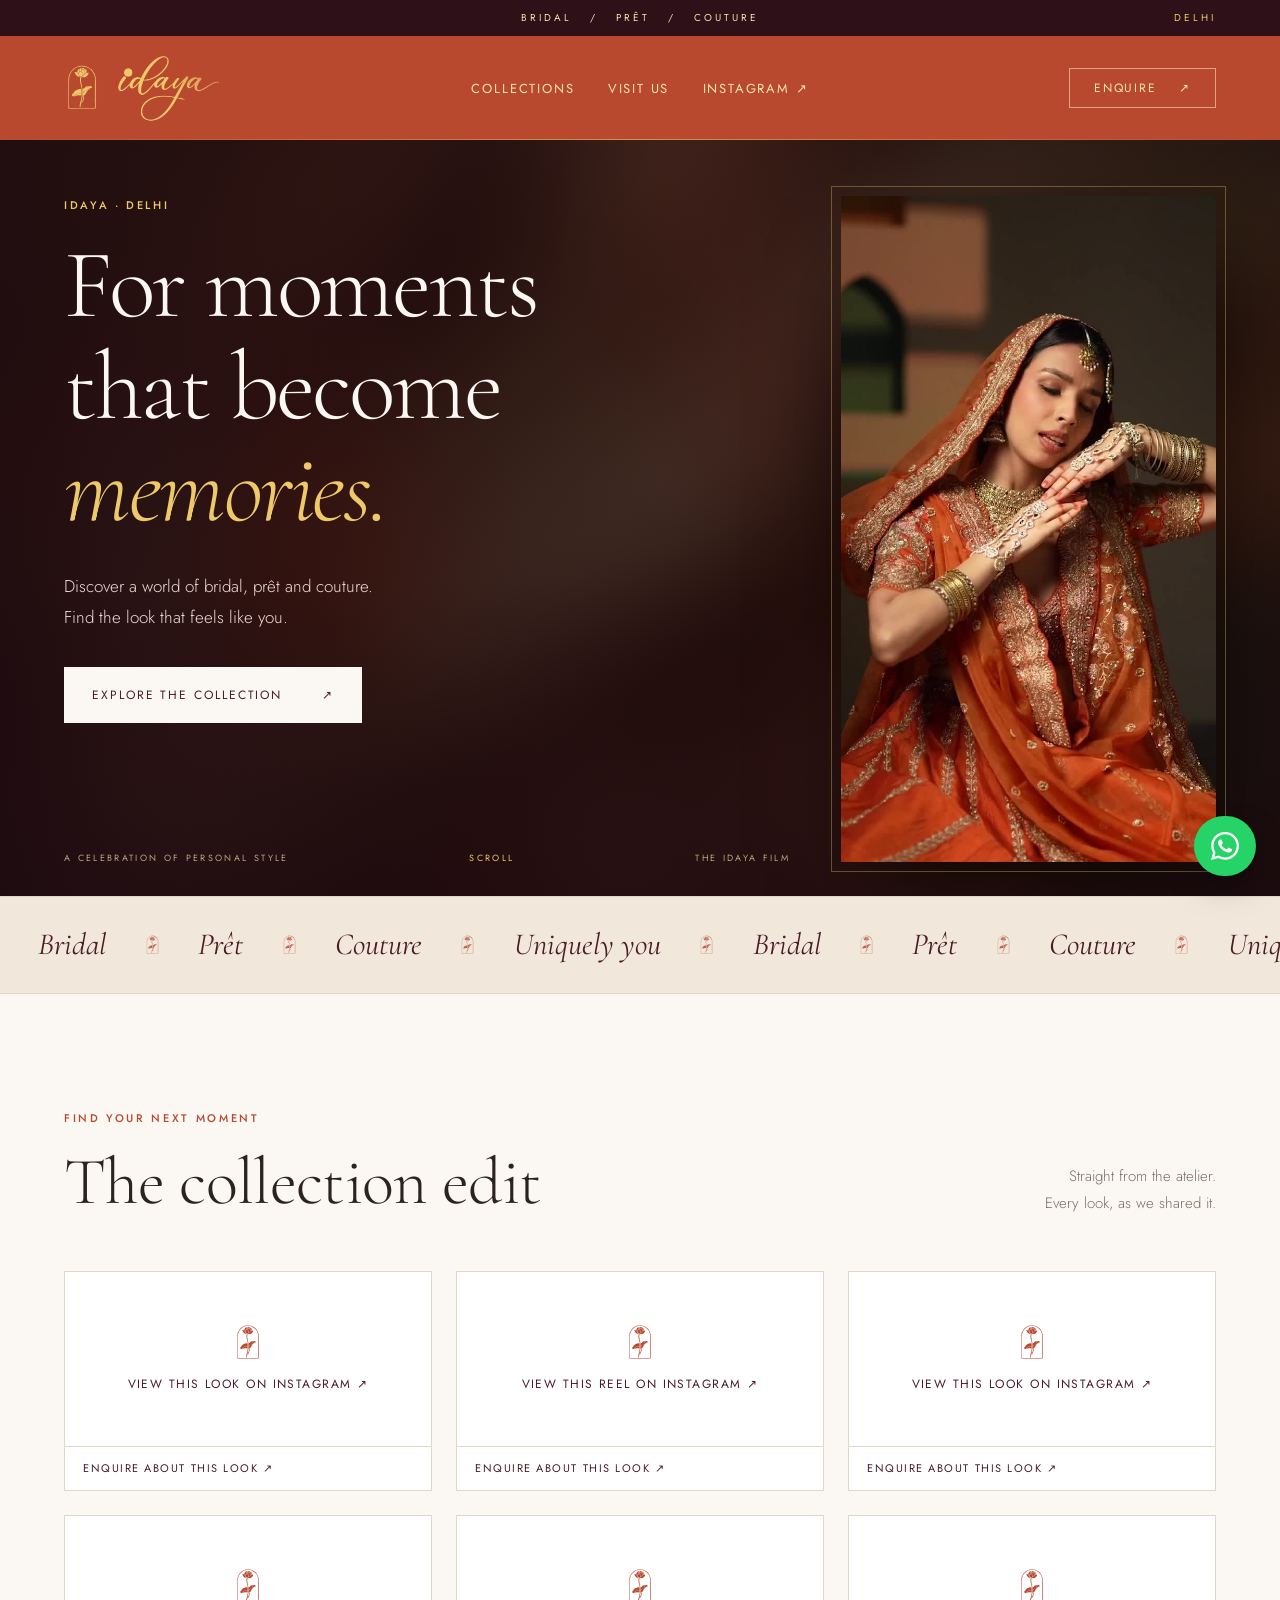
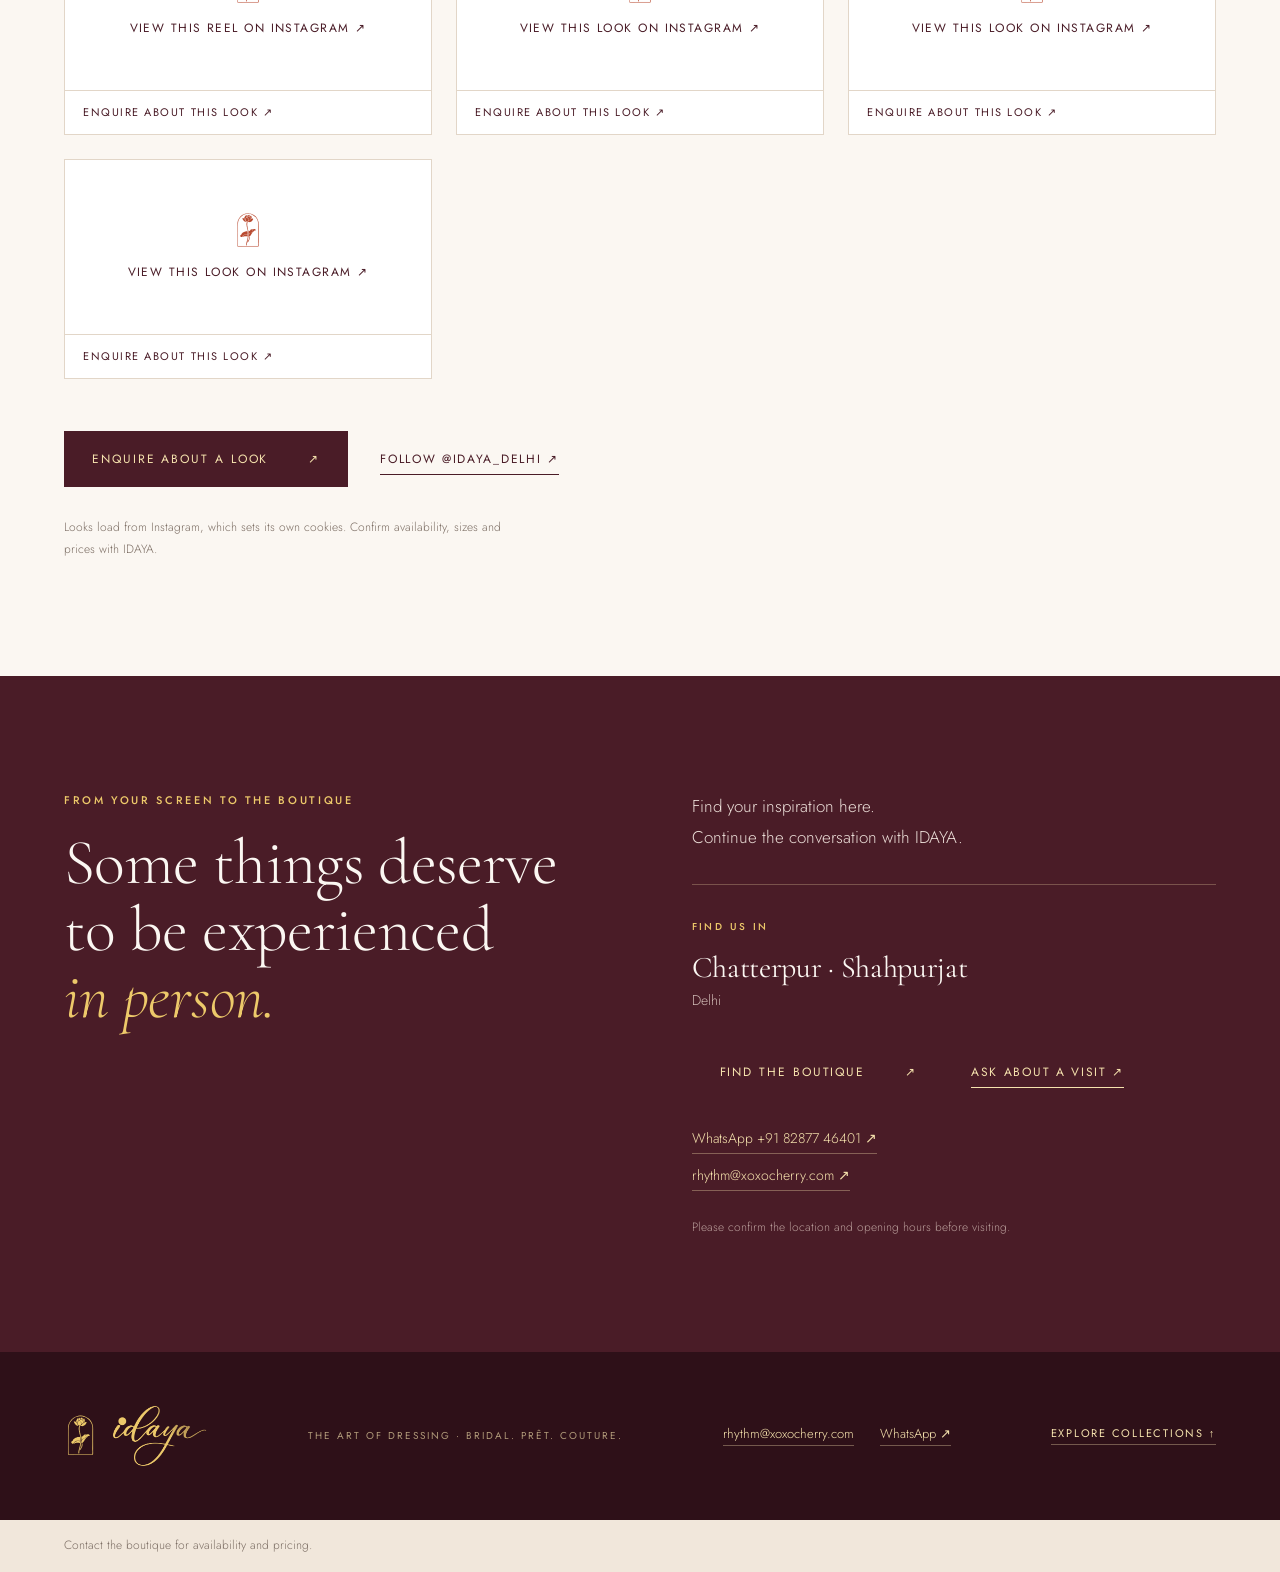
==== commit 5a104ed8: "Rebuild the site around the brand palette, with motion Replace the stylesheet. It had become a minif" ====
--- a/index.html
+++ b/index.html
@@ -1,11 +1,11 @@
 <!doctype html>
-<html lang="en"><head><meta charset="utf-8"><meta name="viewport" content="width=device-width,initial-scale=1"><title>IDAYA | Bridal, Prêt & Couture</title><meta name="description" content="Explore bridal, prêt and couture with IDAYA Delhi. Discover your next occasion look and connect with the boutique."><meta name="robots" content="noindex,nofollow"><link rel="icon" href="favicon.svg"><link rel="stylesheet" href="style.css"></head><body>
+<html lang="en"><head><meta charset="utf-8"><meta name="viewport" content="width=device-width,initial-scale=1"><title>IDAYA | Bridal, Prêt & Couture</title><meta name="description" content="Explore bridal, prêt and couture with IDAYA Delhi. Discover your next occasion look and connect with the boutique."><meta name="robots" content="noindex,nofollow"><link rel="icon" href="favicon.svg"><script>document.documentElement.className+=" js"</script><link rel="preconnect" href="https://fonts.googleapis.com"><link rel="preconnect" href="https://fonts.gstatic.com" crossorigin><link href="https://fonts.googleapis.com/css2?family=Cormorant+Garamond:ital,wght@0,300;0,400;0,500;0,600;1,300;1,400&family=Jost:wght@300;400;500&display=swap" rel="stylesheet"><link rel="stylesheet" href="style.css"></head><body>
 <div class="announcement">BRIDAL &nbsp; / &nbsp; PRÊT &nbsp; / &nbsp; COUTURE <span>DELHI</span></div>
 <header><a class="wordmark" href="#" aria-label="IDAYA — home"><i class="mark" aria-hidden="true"></i><i class="wm-type" aria-hidden="true"></i></a><nav aria-label="Main navigation"><a href="#collections">Collections</a><a href="#visit">Visit us</a><a href="https://www.instagram.com/idaya_delhi/" target="_blank" rel="noopener">Instagram ↗</a></nav><button class="header-cta" data-enquire="a boutique visit">Enquire <span>↗</span></button></header>
-<main><section class="hero hero-film"><video id="hero-video" class="hero-video" autoplay muted loop playsinline preload="metadata" poster="assets/idaya-film-poster.jpg" aria-label="IDAYA occasionwear film"><source src="assets/idaya-film.mp4" type="video/mp4"></video><div class="film-shade" aria-hidden="true"></div><div class="hero-copy"><p class="eyebrow">IDAYA · DELHI</p><h1>For moments<br>that become<br><em>memories.</em></h1><p class="intro">Discover a world of bridal, prêt and couture.<br>Find the look that feels like you.</p><a href="#collections" class="button light">Explore the collection <span>↗</span></a><div class="hero-bottom"><span>A CELEBRATION OF PERSONAL STYLE</span><span>THE IDAYA FILM</span></div></div></section>
-<div class="category-strip"><span>Bridal</span><i>✧</i><span>Prêt</span><i>✧</i><span>Couture</span><i>✧</i><span>Uniquely you</span></div>
-<section class="collection section" id="collections"><div class="section-title"><div><p class="eyebrow">FIND YOUR NEXT MOMENT</p><h2>The collection edit</h2></div><p>Straight from the atelier.<br>Every look, as we shared it.</p></div><div class="ig-grid"><article class="look"><blockquote class="instagram-media" data-instgrm-permalink="https://www.instagram.com/p/Dcit8SIRcBi/?utm_source=ig_embed" data-instgrm-version="14"><a href="https://www.instagram.com/p/Dcit8SIRcBi/" target="_blank" rel="noopener">View this look on Instagram ↗</a></blockquote><button class="look-enquire" data-enquire="this look — instagram.com/p/Dcit8SIRcBi" aria-label="Enquire about this look, instagram.com/p/Dcit8SIRcBi">Enquire about this look ↗</button></article><article class="look"><blockquote class="instagram-media" data-instgrm-permalink="https://www.instagram.com/reel/DXGfsDPkWq5/?utm_source=ig_embed" data-instgrm-version="14"><a href="https://www.instagram.com/reel/DXGfsDPkWq5/" target="_blank" rel="noopener">View this reel on Instagram ↗</a></blockquote><button class="look-enquire" data-enquire="this look — instagram.com/reel/DXGfsDPkWq5" aria-label="Enquire about this look, instagram.com/reel/DXGfsDPkWq5">Enquire about this look ↗</button></article><article class="look"><blockquote class="instagram-media" data-instgrm-permalink="https://www.instagram.com/p/DblFpQNMFQX/?utm_source=ig_embed" data-instgrm-version="14"><a href="https://www.instagram.com/p/DblFpQNMFQX/" target="_blank" rel="noopener">View this look on Instagram ↗</a></blockquote><button class="look-enquire" data-enquire="this look — instagram.com/p/DblFpQNMFQX" aria-label="Enquire about this look, instagram.com/p/DblFpQNMFQX">Enquire about this look ↗</button></article><article class="look"><blockquote class="instagram-media" data-instgrm-permalink="https://www.instagram.com/reel/DKbg6deR1QH/?utm_source=ig_embed" data-instgrm-version="14"><a href="https://www.instagram.com/reel/DKbg6deR1QH/" target="_blank" rel="noopener">View this reel on Instagram ↗</a></blockquote><button class="look-enquire" data-enquire="this look — instagram.com/reel/DKbg6deR1QH" aria-label="Enquire about this look, instagram.com/reel/DKbg6deR1QH">Enquire about this look ↗</button></article><article class="look"><blockquote class="instagram-media" data-instgrm-permalink="https://www.instagram.com/p/DZZcF1ymlOi/?utm_source=ig_embed" data-instgrm-version="14"><a href="https://www.instagram.com/p/DZZcF1ymlOi/" target="_blank" rel="noopener">View this look on Instagram ↗</a></blockquote><button class="look-enquire" data-enquire="this look — instagram.com/p/DZZcF1ymlOi" aria-label="Enquire about this look, instagram.com/p/DZZcF1ymlOi">Enquire about this look ↗</button></article><article class="look"><blockquote class="instagram-media" data-instgrm-permalink="https://www.instagram.com/p/DYRhm5hR9KT/?utm_source=ig_embed" data-instgrm-version="14"><a href="https://www.instagram.com/p/DYRhm5hR9KT/" target="_blank" rel="noopener">View this look on Instagram ↗</a></blockquote><button class="look-enquire" data-enquire="this look — instagram.com/p/DYRhm5hR9KT" aria-label="Enquire about this look, instagram.com/p/DYRhm5hR9KT">Enquire about this look ↗</button></article><article class="look"><blockquote class="instagram-media" data-instgrm-permalink="https://www.instagram.com/p/DVgbsqokRqn/?utm_source=ig_embed" data-instgrm-version="14"><a href="https://www.instagram.com/p/DVgbsqokRqn/" target="_blank" rel="noopener">View this look on Instagram ↗</a></blockquote><button class="look-enquire" data-enquire="this look — instagram.com/p/DVgbsqokRqn" aria-label="Enquire about this look, instagram.com/p/DVgbsqokRqn">Enquire about this look ↗</button></article></div><div class="collection-actions"><button class="button dark" data-enquire="a look from the collection">Enquire about a look <span>↗</span></button><a class="text-button" href="https://www.instagram.com/idaya_delhi/" target="_blank" rel="noopener">Follow @idaya_delhi ↗</a></div><p class="ig-note">Looks load from Instagram, which sets its own cookies. Confirm availability, sizes and prices with IDAYA.</p></section>
-<section class="visit section" id="visit"><div><p class="eyebrow">FROM YOUR SCREEN TO THE BOUTIQUE</p><h2>Some things deserve<br>to be experienced<br><em>in person.</em></h2></div><div class="visit-info"><p>Find your inspiration here.<br>Continue the conversation with IDAYA.</p><div class="location"><span>FIND US IN</span><h3>Chatterpur · Shahpurjat</h3><p>Delhi</p></div><div class="visit-actions"><a class="button dark" href="https://maps.app.goo.gl/REEzPuMKqF3z1yjH7" target="_blank" rel="noopener">Find the boutique <span>↗</span></a><button class="text-button" data-enquire="a boutique visit">Ask about a visit ↗</button></div><div class="visit-contact"><a href="https://api.whatsapp.com/send?phone=918287746401" target="_blank" rel="noopener">WhatsApp +91 82877 46401 ↗</a><a href="mailto:rhythm@xoxocherry.com">rhythm@xoxocherry.com ↗</a></div><small>Please confirm the location and opening hours before visiting.</small></div></section>
+<main><section class="hero hero-film"><video id="hero-video" class="hero-video" autoplay muted loop playsinline preload="metadata" poster="assets/idaya-film-poster.jpg" aria-label="IDAYA occasionwear film"><source src="assets/idaya-film.mp4" type="video/mp4"></video><div class="film-shade" aria-hidden="true"></div><div class="hero-copy"><p class="eyebrow stage" style="--d:.05s">IDAYA · DELHI</p><h1><span class="ln"><b>For moments</b></span><span class="ln"><b>that become</b></span><span class="ln"><b><em>memories.</em></b></span></h1><p class="intro stage" style="--d:.55s">Discover a world of bridal, prêt and couture.<br>Find the look that feels like you.</p><a href="#collections" class="button light stage" style="--d:.68s">Explore the collection <span>↗</span></a><div class="hero-bottom stage" style="--d:.8s"><span>A CELEBRATION OF PERSONAL STYLE</span><span class="scroll-cue">SCROLL</span><span>THE IDAYA FILM</span></div></div></section>
+<div class="marquee" aria-hidden="true"><div class="marquee-track"><span>Bridal</span><i class="mark" aria-hidden="true"></i><span>Prêt</span><i class="mark" aria-hidden="true"></i><span>Couture</span><i class="mark" aria-hidden="true"></i><span>Uniquely you</span><i class="mark" aria-hidden="true"></i><span>Bridal</span><i class="mark" aria-hidden="true"></i><span>Prêt</span><i class="mark" aria-hidden="true"></i><span>Couture</span><i class="mark" aria-hidden="true"></i><span>Uniquely you</span><i class="mark" aria-hidden="true"></i><span>Bridal</span><i class="mark" aria-hidden="true"></i><span>Prêt</span><i class="mark" aria-hidden="true"></i><span>Couture</span><i class="mark" aria-hidden="true"></i><span>Uniquely you</span><i class="mark" aria-hidden="true"></i><span>Bridal</span><i class="mark" aria-hidden="true"></i><span>Prêt</span><i class="mark" aria-hidden="true"></i><span>Couture</span><i class="mark" aria-hidden="true"></i><span>Uniquely you</span><i class="mark" aria-hidden="true"></i></div></div>
+<section class="collection section" id="collections"><div class="section-title" data-reveal><div><p class="eyebrow">FIND YOUR NEXT MOMENT</p><h2>The collection edit</h2></div><p>Straight from the atelier.<br>Every look, as we shared it.</p></div><div class="ig-grid"><article class="look" data-reveal><blockquote class="instagram-media" data-instgrm-permalink="https://www.instagram.com/p/Dcit8SIRcBi/?utm_source=ig_embed" data-instgrm-version="14"><a href="https://www.instagram.com/p/Dcit8SIRcBi/" target="_blank" rel="noopener">View this look on Instagram ↗</a></blockquote><button class="look-enquire" data-enquire="this look — instagram.com/p/Dcit8SIRcBi" aria-label="Enquire about this look, instagram.com/p/Dcit8SIRcBi">Enquire about this look ↗</button></article><article class="look" data-reveal><blockquote class="instagram-media" data-instgrm-permalink="https://www.instagram.com/reel/DXGfsDPkWq5/?utm_source=ig_embed" data-instgrm-version="14"><a href="https://www.instagram.com/reel/DXGfsDPkWq5/" target="_blank" rel="noopener">View this reel on Instagram ↗</a></blockquote><button class="look-enquire" data-enquire="this look — instagram.com/reel/DXGfsDPkWq5" aria-label="Enquire about this look, instagram.com/reel/DXGfsDPkWq5">Enquire about this look ↗</button></article><article class="look" data-reveal><blockquote class="instagram-media" data-instgrm-permalink="https://www.instagram.com/p/DblFpQNMFQX/?utm_source=ig_embed" data-instgrm-version="14"><a href="https://www.instagram.com/p/DblFpQNMFQX/" target="_blank" rel="noopener">View this look on Instagram ↗</a></blockquote><button class="look-enquire" data-enquire="this look — instagram.com/p/DblFpQNMFQX" aria-label="Enquire about this look, instagram.com/p/DblFpQNMFQX">Enquire about this look ↗</button></article><article class="look" data-reveal><blockquote class="instagram-media" data-instgrm-permalink="https://www.instagram.com/reel/DKbg6deR1QH/?utm_source=ig_embed" data-instgrm-version="14"><a href="https://www.instagram.com/reel/DKbg6deR1QH/" target="_blank" rel="noopener">View this reel on Instagram ↗</a></blockquote><button class="look-enquire" data-enquire="this look — instagram.com/reel/DKbg6deR1QH" aria-label="Enquire about this look, instagram.com/reel/DKbg6deR1QH">Enquire about this look ↗</button></article><article class="look" data-reveal><blockquote class="instagram-media" data-instgrm-permalink="https://www.instagram.com/p/DZZcF1ymlOi/?utm_source=ig_embed" data-instgrm-version="14"><a href="https://www.instagram.com/p/DZZcF1ymlOi/" target="_blank" rel="noopener">View this look on Instagram ↗</a></blockquote><button class="look-enquire" data-enquire="this look — instagram.com/p/DZZcF1ymlOi" aria-label="Enquire about this look, instagram.com/p/DZZcF1ymlOi">Enquire about this look ↗</button></article><article class="look" data-reveal><blockquote class="instagram-media" data-instgrm-permalink="https://www.instagram.com/p/DYRhm5hR9KT/?utm_source=ig_embed" data-instgrm-version="14"><a href="https://www.instagram.com/p/DYRhm5hR9KT/" target="_blank" rel="noopener">View this look on Instagram ↗</a></blockquote><button class="look-enquire" data-enquire="this look — instagram.com/p/DYRhm5hR9KT" aria-label="Enquire about this look, instagram.com/p/DYRhm5hR9KT">Enquire about this look ↗</button></article><article class="look" data-reveal><blockquote class="instagram-media" data-instgrm-permalink="https://www.instagram.com/p/DVgbsqokRqn/?utm_source=ig_embed" data-instgrm-version="14"><a href="https://www.instagram.com/p/DVgbsqokRqn/" target="_blank" rel="noopener">View this look on Instagram ↗</a></blockquote><button class="look-enquire" data-enquire="this look — instagram.com/p/DVgbsqokRqn" aria-label="Enquire about this look, instagram.com/p/DVgbsqokRqn">Enquire about this look ↗</button></article></div><div class="collection-actions" data-reveal><button class="button dark" data-enquire="a look from the collection">Enquire about a look <span>↗</span></button><a class="text-button" href="https://www.instagram.com/idaya_delhi/" target="_blank" rel="noopener">Follow @idaya_delhi ↗</a></div><p class="ig-note" data-reveal>Looks load from Instagram, which sets its own cookies. Confirm availability, sizes and prices with IDAYA.</p></section>
+<section class="visit section" id="visit"><div data-reveal><p class="eyebrow">FROM YOUR SCREEN TO THE BOUTIQUE</p><h2>Some things deserve<br>to be experienced<br><em>in person.</em></h2></div><div class="visit-info" data-reveal><p>Find your inspiration here.<br>Continue the conversation with IDAYA.</p><div class="location"><span>FIND US IN</span><h3>Chatterpur · Shahpurjat</h3><p>Delhi</p></div><div class="visit-actions"><a class="button dark" href="https://maps.app.goo.gl/REEzPuMKqF3z1yjH7" target="_blank" rel="noopener">Find the boutique <span>↗</span></a><button class="text-button" data-enquire="a boutique visit">Ask about a visit ↗</button></div><div class="visit-contact"><a href="https://api.whatsapp.com/send?phone=918287746401" target="_blank" rel="noopener">WhatsApp +91 82877 46401 ↗</a><a href="mailto:rhythm@xoxocherry.com">rhythm@xoxocherry.com ↗</a></div><small>Please confirm the location and opening hours before visiting.</small></div></section>
 </main>
 <footer><a href="#" class="footer-logo" aria-label="IDAYA — home"><i class="mark" aria-hidden="true"></i><i class="wm-type" aria-hidden="true"></i></a><span>THE ART OF DRESSING · BRIDAL. PRÊT. COUTURE.</span><div class="footer-contact"><a href="mailto:rhythm@xoxocherry.com">rhythm@xoxocherry.com</a><a href="https://api.whatsapp.com/send?phone=918287746401" target="_blank" rel="noopener">WhatsApp ↗</a></div><a href="#collections">Explore collections ↑</a></footer><div class="prototype"><span>Contact the boutique for availability and pricing.</span></div>
 <dialog id="enquiry"><button class="close" aria-label="Close enquiry">×</button><i class="mark dialog-mark" aria-hidden="true"></i><p class="eyebrow">LET’S FIND YOUR LOOK</p><h2>Start a conversation.</h2><p id="enquiry-caption"></p><label for="size">Preferred size</label><select id="size"><option>Need sizing advice</option><option>XS</option><option>S</option><option>M</option><option>L</option><option>XL</option><option>Custom measurements</option></select><label for="note">Anything you’d like to ask?</label><textarea id="note" placeholder="Tell us about your occasion, date or preferred colour…" rows="3"></textarea><button id="copy" class="button dark">Copy enquiry</button><a class="button whatsapp" id="wa-send" href="https://api.whatsapp.com/send?phone=918287746401" target="_blank" rel="noopener">Send on WhatsApp ↗</a><a class="button outline" href="https://www.instagram.com/idaya_delhi/" target="_blank" rel="noopener">Open IDAYA on Instagram ↗</a><p class="dialog-note">Send it straight to us on WhatsApp, or copy it and paste it into an Instagram message. Nothing is sent automatically.</p><p id="copy-status" role="status"></p></dialog><a class="wa-float" href="https://api.whatsapp.com/send?phone=918287746401" target="_blank" rel="noopener" aria-label="Chat with IDAYA on WhatsApp"><svg viewBox="0 0 24 24" aria-hidden="true" focusable="false"><path d="M17.472 14.382c-.297-.149-1.758-.867-2.03-.967-.273-.099-.471-.148-.67.15-.197.297-.767.966-.94 1.164-.173.199-.347.223-.644.075-.297-.15-1.255-.463-2.39-1.475-.883-.788-1.48-1.761-1.653-2.059-.173-.297-.018-.458.13-.606.134-.133.298-.347.446-.52.149-.174.198-.298.298-.497.099-.198.05-.371-.025-.52-.075-.149-.669-1.612-.916-2.207-.242-.579-.487-.5-.669-.51-.173-.008-.371-.01-.57-.01-.198 0-.52.074-.792.372-.272.297-1.04 1.016-1.04 2.479 0 1.462 1.065 2.875 1.213 3.074.149.198 2.096 3.2 5.077 4.487.709.306 1.262.489 1.694.625.712.227 1.36.195 1.872.118.571-.085 1.758-.719 2.006-1.413.248-.694.248-1.289.173-1.413-.074-.124-.272-.198-.57-.347m-5.421 7.403h-.004a9.87 9.87 0 0 1-5.031-1.378l-.361-.214-3.741.982.998-3.648-.235-.374a9.86 9.86 0 0 1-1.51-5.26c.001-5.45 4.436-9.884 9.888-9.884 2.64 0 5.122 1.03 6.988 2.898a9.825 9.825 0 0 1 2.893 6.994c-.003 5.45-4.437 9.884-9.885 9.884m8.413-18.297A11.815 11.815 0 0 0 12.05 0C5.495 0 .16 5.335.157 11.892c0 2.096.547 4.142 1.588 5.945L.057 24l6.305-1.654a11.882 11.882 0 0 0 5.683 1.448h.005c6.554 0 11.89-5.335 11.893-11.893a11.821 11.821 0 0 0-3.48-8.413z"/></svg><span>Chat on WhatsApp</span></a><script src="app.js"></script></body></html>
--- a/style.css
+++ b/style.css
@@ -1,139 +1,246 @@
-*{box-sizing:border-box}html{scroll-behavior:smooth;scroll-padding-top:110px}body{margin:0;background:#fcfaf7;color:#29231f;font-family:Arial,Helvetica,sans-serif;font-size:16px}a{color:inherit;text-decoration:none}button,input,select,textarea{font:inherit}button,a,select{touch-action:manipulation}button{cursor:pointer}button:focus-visible,a:focus-visible,select:focus-visible,textarea:focus-visible{outline:3px solid #b67d42;outline-offset:5px}button{color:inherit} .announcement{height:34px;background:#50202c;color:white;text-align:center;padding:10px 5%;font-size:12px;letter-spacing:2px;position:relative}.announcement span{position:absolute;right:5%}header{height:100px;display:flex;align-items:center;justify-content:space-between;padding:0 5%;background:#fcfaf7;border-bottom:1px solid #e4dcd3}.wordmark{font-family:Georgia,serif;font-size:39px;letter-spacing:7px}.wordmark span{display:block;font:9px Arial;letter-spacing:2.4px;margin-top:4px}nav{display:flex;gap:36px;font-size:14px}nav a:hover{text-decoration:underline;text-underline-offset:6px}.header-cta{background:none;border:1px solid #9f9288;padding:12px 20px;font-size:14px}.header-cta span{margin-left:24px}.hero{display:grid;grid-template-columns:1fr 1fr;min-height:650px;background:#50202c;color:#fffaf5}.hero-copy{padding:65px 10% 26px;display:flex;align-items:flex-start;flex-direction:column}.eyebrow{font-size:12px;letter-spacing:2.5px;font-weight:500;line-height:1.8;margin:0 0 20px}h1,h2,h3,p{margin-top:0}h1{font:clamp(48px,5.8vw,88px)/1.04 Georgia,serif;font-weight:normal;letter-spacing:-3px;margin-bottom:25px}em{font-weight:normal;color:#dfbca7}.intro{font-size:16px;line-height:1.8;color:#e4d4d6;margin-bottom:29px}.button{display:flex;align-items:center;justify-content:space-between;gap:32px;padding:17px 25px;border:0;font-size:14px;min-height:50px}.light{background:#fcfaf7;color:#50202c}.dark{background:#50202c;color:white}.button:hover{filter:brightness(.94)}.hero-bottom{display:flex;justify-content:space-between;width:100%;margin-top:auto;padding-top:46px;font-size:10px;letter-spacing:1.4px;color:#d4b9bf}.hero-image{margin:0;position:relative;min-height:650px}.hero-image img{width:100%;height:100%;position:absolute;object-fit:cover;object-position:center 30%}.hero-image:after{content:'';position:absolute;inset:65% 0 0;background:linear-gradient(transparent,#0005);pointer-events:none}.hero-image figcaption{position:absolute;bottom:28px;left:32px;z-index:1;font-size:12px;letter-spacing:3px}.category-strip{display:flex;justify-content:center;gap:6%;padding:28px 5%;border-bottom:1px solid #ded5cb;font:22px Georgia,serif}.category-strip i{color:#987c5a;font-size:18px}.section{padding:82px 6%}.section-title{display:flex;justify-content:space-between;align-items:end}.section-title h2,h2{font:46px/1.1 Georgia,serif;letter-spacing:-1px;margin-bottom:0}.section-title>p{font-size:15px;line-height:1.7;color:#776a61;margin-bottom:4px}.products{display:grid;grid-template-columns:repeat(3,1fr);gap:26px}.visit{background:#eee5dc;display:grid;grid-template-columns:1.1fr 1fr;gap:60px}.visit h2{font-size:52px}.visit em{color:#7f3447}.visit-info>p{font-size:17px;line-height:1.8}.location{border-top:1px solid #cebfaf;padding-top:23px;margin-top:24px}.location span{font-size:11px;letter-spacing:2px}.location h3{font:25px Georgia,serif;margin:12px 0}.location p{font-size:14px;color:#776a61}.visit-actions{display:flex;align-items:center;gap:20px;flex-wrap:wrap}.text-button{background:none;border:0;border-bottom:1px solid #87645e;padding:10px 0;font-size:14px}.visit small{display:block;color:#776a61;font-size:12px;line-height:1.6;margin-top:20px}.social{text-align:center;padding:74px 5%}.social h2{margin:0 0 28px;font-size:38px}.social a{font-size:14px;border-bottom:1px solid #50202c;padding-bottom:7px;color:#50202c}footer{border-top:1px solid #ded5cb;padding:35px 6%;display:flex;align-items:center;justify-content:space-between;gap:20px}.footer-logo{font:44px Georgia,serif;letter-spacing:7px}footer span{font-size:11px;letter-spacing:2px}footer>a:last-child{font-size:14px}.prototype{padding:14px 6%;background:#eee5dc;font-size:10px;letter-spacing:1.2px;display:flex;justify-content:space-between;gap:12px}.prototype span{font-size:12px;letter-spacing:0;color:#75695e}dialog{border:0;background:#fcfaf7;padding:40px;width:min(520px,calc(100% - 28px));max-height:90dvh;color:#29231f}dialog::backdrop{background:#22161bbb;backdrop-filter:blur(4px)}dialog h2{font-size:36px;margin-bottom:20px}.close{position:absolute;right:15px;top:10px;background:none;border:0;font-size:30px}dialog label{display:block;font-size:14px;margin:18px 0 8px}dialog select,dialog textarea{width:100%;padding:12px;border:1px solid #c6b9ad;background:transparent;color:#29231f}dialog textarea{resize:vertical}dialog .button{width:100%;margin-top:15px;justify-content:center}.outline{border:1px solid #50202c;background:none}.dialog-note,#copy-status{font-size:13px;line-height:1.6;margin:18px 0 0;color:#776a61}@media(min-width:1600px){main,header,footer{max-width:1800px;margin:auto}}@media(max-width:760px){header{height:83px;padding:0 5%}.wordmark{font-size:30px}.wordmark span{font-size:8px;letter-spacing:1.2px}nav{gap:15px}nav a{font-size:12px}nav a:last-child{display:none}.header-cta{display:none}.announcement{font-size:10px;letter-spacing:1px}.announcement span{display:none}.hero{grid-template-columns:1fr 1fr;min-height:480px}.hero-copy{padding:38px 8% 23px}h1{font-size:44px;letter-spacing:-1.6px}.hero .eyebrow{font-size:10px;letter-spacing:1.5px}.intro{font-size:14px}.intro br{display:none}.hero .button{padding:13px 12px;font-size:12px;gap:8px}.hero-bottom{font-size:8px;line-height:1.8;padding-top:28px}.hero-bottom span:last-child{display:none}.hero-image{min-height:480px}.hero-image figcaption{font-size:9px;left:16px}.category-strip{font-size:16px;gap:5%;padding:23px 3%}.category-strip i{font-size:12px}.section{padding:52px 5%}.section-title h2,h2{font-size:35px}.section-title>p{display:none}.products{grid-template-columns:repeat(2,1fr);gap:25px 16px}.visit{grid-template-columns:1fr;gap:32px}.visit h2{font-size:43px}.social h2{font-size:31px}footer{flex-wrap:wrap}footer span{display:none}.prototype{flex-direction:column;line-height:1.6}dialog{padding:32px 24px}}@media(max-width:400px){h1{font-size:36px}.hero-copy{padding-left:10%}.hero .button{font-size:11px}.hero-image,.hero{min-height:440px}}@media(prefers-reduced-motion:reduce){html{scroll-behavior:auto}*{transition:none!important}}
-
-/* Full-width IDAYA film */
-.hero-film{display:block;position:relative;isolation:isolate;overflow:hidden;min-height:680px;height:calc(100svh - 134px);max-height:960px;background:#2c171a}
-.hero-video{position:absolute;inset:0;width:100%;height:100%;object-fit:cover;object-position:center 45%;z-index:-3}
-.film-shade{position:absolute;inset:0;background:linear-gradient(90deg,rgba(25,10,16,.76),rgba(25,10,16,.28) 58%,rgba(25,10,16,.1)),linear-gradient(0deg,rgba(25,10,16,.45),transparent 40%);z-index:-1}
-.hero-film .hero-copy{height:100%;width:100%;padding:70px 6% 28px;position:relative;pointer-events:none}
-.hero-film .hero-copy a{pointer-events:auto}
-.hero-film h1{font-size:clamp(60px,6.4vw,98px);text-shadow:0 2px 22px #0002}
-.hero-film .intro{color:#fff2eb}
-.hero-film .hero-bottom{padding-right:155px;color:#fff2eb}
-.film-toggle{position:absolute;bottom:22px;right:6%;border:1px solid #fff9;background:#1f121777;color:white;border-radius:0;padding:12px 20px;min-height:44px;font-size:13px;backdrop-filter:blur(8px)}
-.film-status{position:absolute;bottom:75px;right:6%;color:white;font-size:13px;max-width:240px;text-align:right}
-@media(max-width:760px){.hero-film{height:calc(100svh - 117px);min-height:600px;max-height:900px}.hero-film .hero-copy{padding:40px 6% 28px;justify-content:flex-end}.hero-film h1{font-size:clamp(48px,11vw,74px);line-height:1.06;letter-spacing:-2px}.hero-film .eyebrow{margin-bottom:15px;font-size:12px}.hero-film .intro{font-size:15px;max-width:290px}.hero-film .button{font-size:14px;padding:16px 22px;gap:28px}.hero-film .hero-bottom{margin-top:30px;padding-top:0;padding-right:130px;font-size:10px;min-height:36px;align-items:center}.hero-film .hero-bottom span:last-child{display:none}.hero-video{object-position:center center}.film-shade{background:linear-gradient(0deg,rgba(25,10,16,.88),rgba(25,10,16,.38) 50%,rgba(25,10,16,.06))}.film-toggle{right:6%;bottom:28px}.film-status{bottom:83px}.hero-film .hero-copy>.eyebrow{margin-top:auto}}
-
-/* Final presentation refinements */
-.hero-film{background:#2c171a url('assets/idaya-film-poster.jpg') center 45% / cover no-repeat}
-.hero-film .hero-bottom{padding-right:0}
-@media(max-width:760px){.hero-film .hero-bottom{padding-right:0}.products{row-gap:32px}.hero-film{background-position:center}.hero-film .hero-bottom{font-size:10px}.prototype{padding-bottom:20px}}
-@media(max-width:380px){header nav{gap:12px}.wordmark{font-size:27px}.wordmark span{font-size:8px}.hero-film .hero-copy{padding-top:28px}.hero-film h1{font-size:46px}}
-
-/* ── Web presentation ──────────────────────────────────────────────────────
-   The film is 720x1280 (9:16). Covering a landscape desktop hero with it
-   cropped away ~70% of every frame, so above mobile it is framed at its own
-   aspect ratio beside the copy, over a blurred wash of the same footage. */
-@media(min-width:761px){
-.hero-film{display:grid;grid-template-columns:minmax(0,1fr) auto;gap:clamp(30px,4vw,76px);height:auto;min-height:min(660px,calc(100svh - 134px));max-height:none;padding:clamp(44px,4.4vw,68px) 6% clamp(28px,2.6vw,40px);background:#2c171a}
-.hero-film:before{content:'';position:absolute;inset:-70px;z-index:-4;background:url('assets/idaya-film-poster.jpg') center/cover no-repeat;filter:blur(64px) saturate(1.25) brightness(.45)}
-.hero-video{position:relative;inset:auto;z-index:1;grid-column:2;grid-row:1;height:min(76vh,720px,62vw);width:auto;aspect-ratio:9/16;object-fit:cover;object-position:center;justify-self:end;align-self:center;box-shadow:0 36px 90px -30px rgba(0,0,0,.8);outline:1px solid rgba(255,244,235,.16);outline-offset:-1px}
-.hero-film .hero-copy{grid-column:1;grid-row:1;height:100%;width:auto;padding:0}
-.hero-film h1{font-size:clamp(52px,5.2vw,96px)}
-.hero-film .intro{max-width:46ch}
-.film-shade{z-index:-1;background:linear-gradient(90deg,rgba(25,10,16,.7),rgba(25,10,16,.34) 60%,rgba(25,10,16,.16))}
-}
-
-/* Full-bleed backgrounds, one shared content gutter. Previously header/main/
-   footer were capped at 1800px while the announcement and prototype bars ran
-   edge to edge, so the header and hero looked inset against them. */
-@media(min-width:1600px){
-main,header,footer{max-width:none;margin:0}
-.announcement,header,footer,.section,.social,.prototype,.hero-film{padding-left:max(5%,calc((100% - 1800px)/2));padding-right:max(5%,calc((100% - 1800px)/2))}
-.announcement span{right:max(5%,calc((100% - 1800px)/2))}
-}
-
-/* ── WhatsApp + email contact ───────────────────────────────────────────────
-   The mark sits on WhatsApp green (a logo, so exempt from contrast rules);
-   the moment it carries a text label it darkens to #0e7a6b so white copy
-   clears 4.5:1. */
-.wa-float{position:fixed;right:22px;bottom:22px;z-index:60;display:flex;align-items:center;justify-content:center;gap:0;min-width:58px;height:58px;padding:0 16px;border-radius:29px;background:#25d366;color:#fff;box-shadow:0 12px 30px -10px rgba(0,0,0,.55);transition:gap .25s,background .25s,transform .25s}
-.wa-float svg{width:27px;height:27px;flex:none;fill:currentColor}
-.wa-float span{max-width:0;opacity:0;overflow:hidden;white-space:nowrap;font-size:14px;font-weight:600;letter-spacing:.2px;transition:max-width .3s,opacity .2s}
-.wa-float:hover,.wa-float:focus-visible{background:#0e7a6b;transform:translateY(-2px)}
-.wa-float:hover span,.wa-float:focus-visible span{max-width:170px;opacity:1;margin-left:11px}
-.button.whatsapp{background:#0e7a6b;color:#fff}
-.visit-contact{display:flex;flex-direction:column;align-items:flex-start;gap:9px;margin-top:22px;font-size:14px}
-.visit-contact a{border-bottom:1px solid #b8a496;padding-bottom:3px}
-.visit-contact a:hover{border-bottom-color:#50202c}
-.footer-contact{display:flex;gap:22px;font-size:13px;flex-wrap:wrap}
-.footer-contact a{border-bottom:1px solid #cdc2b6;padding-bottom:3px}
-.footer-contact a:hover{border-bottom-color:#50202c}
-@media(max-width:760px){
-.wa-float{right:16px;bottom:16px;min-width:54px;height:54px;padding:0 14px}
-.wa-float svg{width:25px;height:25px}
-.wa-float span{display:none}
-.prototype{padding-right:84px}
-.footer-contact{gap:14px;font-size:12px}
-}
-
-/* ── Brand lockup ──────────────────────────────────────────────────────────
-   The lotus mark and the idaya script are both painted through a CSS mask
-   with currentColor, so the one pair of files serves maroon on cream, gold
-   on terracotta and gold on maroon without a separate export for each. */
+/* ═══════════════════════════════════════════════════════════════════════════
+   IDAYA — Delhi. Rebuilt stylesheet.
+   Palette taken from the logo artwork: gold on terracotta, deep maroon as the
+   anchor, cream as the page ground. Motion is opt-in per element and fully
+   disabled under prefers-reduced-motion.
+   ═══════════════════════════════════════════════════════════════════════════ */
+
+:root{
+  --terracotta:#b8492f; --terracotta-dk:#9c3a23;
+  --gold:#edc96a; --gold-lt:#f6e3ae; --gold-dim:#c8a44e;
+  --maroon:#4a1c27; --maroon-dk:#2e1018;
+  --cream:#fbf7f2; --cream-2:#f1e7db;
+  --ink:#2a2320; --muted:#7d6f65; --line:#e2d6c8;
+  --display:"Cormorant Garamond",Georgia,serif;
+  --ui:"Jost","Helvetica Neue",Arial,sans-serif;
+  --gut:clamp(20px,5vw,84px);
+  --ease:cubic-bezier(.22,.61,.36,1);
+  --head-h:104px;
+}
+*{box-sizing:border-box}
+html{scroll-behavior:smooth;scroll-padding-top:calc(var(--head-h) + 16px);-webkit-text-size-adjust:100%}
+body{margin:0;background:var(--cream);color:var(--ink);font:400 16px/1.7 var(--ui);-webkit-font-smoothing:antialiased;overflow-x:hidden}
+a{color:inherit;text-decoration:none}
+button,input,select,textarea{font:inherit;color:inherit}
+button{cursor:pointer;background:none;border:0;padding:0}
+img,video,svg{display:block;max-width:100%}
+::selection{background:var(--terracotta);color:var(--gold-lt)}
+:focus-visible{outline:2px solid var(--gold-dim);outline-offset:4px}
+header :focus-visible,.announcement :focus-visible{outline-color:var(--gold-lt)}
+h1,h2,h3{font-family:var(--display);font-weight:400;margin:0;letter-spacing:-.01em;line-height:1.05}
+p{margin:0}
+em{font-style:italic;color:var(--gold)}
+.eyebrow{font:500 11px/1.8 var(--ui);letter-spacing:.24em;text-transform:uppercase;color:var(--terracotta);margin:0 0 18px}
+
+/* ── Motion primitives ──────────────────────────────────────────────────── */
+.js [data-reveal]{opacity:0;transform:translateY(26px);transition:opacity .9s var(--ease),transform .9s var(--ease)}
+.js [data-reveal].in{opacity:1;transform:none}
+.ig-grid .look:nth-child(3n+2){transition-delay:.09s}
+.ig-grid .look:nth-child(3n+3){transition-delay:.18s}
+@keyframes rise{from{opacity:0;transform:translateY(30px)}to{opacity:1;transform:none}}
+@keyframes lineIn{from{transform:translateY(102%)}to{transform:none}}
+@keyframes filmIn{from{opacity:0;transform:scale(1.06)}to{opacity:1;transform:none}}
+@keyframes drift{to{transform:translateX(-50%)}}
+@keyframes cue{0%,100%{transform:translateY(0);opacity:.55}50%{transform:translateY(5px);opacity:1}}
+.stage{opacity:0;animation:rise .95s var(--ease) forwards;animation-delay:var(--d,0s)}
+
+/* ── Brand lockup: masks filled with currentColor ───────────────────────── */
 .mark,.wm-type{display:inline-block;flex:none;background-color:currentColor}
 .mark{-webkit-mask:url('assets/idaya-mark.svg') center/contain no-repeat;mask:url('assets/idaya-mark.svg') center/contain no-repeat}
 .wm-type{-webkit-mask:url('assets/idaya-wordmark.png') center/contain no-repeat;mask:url('assets/idaya-wordmark.png') center/contain no-repeat}
-.wordmark{display:flex;align-items:center;gap:14px;letter-spacing:0}
-.wordmark .mark{width:38px;height:50px}
-.wordmark .wm-type{width:112px;height:73px}
-.footer-logo{display:flex;align-items:center;gap:12px}
-.footer-logo .mark{width:34px;height:45px}
-.footer-logo .wm-type{width:100px;height:66px}
-.dialog-mark{width:29px;height:39px;color:#50202c;margin-bottom:15px}
-
-/* ── Instagram showcase ────────────────────────────────────────────────────
-   embed.js is fetched only when the section nears the viewport, so seven
-   Instagram iframes never sit in the critical path. */
-.ig-grid{display:grid;grid-template-columns:repeat(auto-fill,minmax(310px,1fr));gap:20px;align-items:start;margin:38px auto 32px;max-width:1180px;text-align:left}
-.ig-grid{grid-auto-rows:auto}.ig-grid>*{min-width:0}.ig-grid .instagram-media{margin:0 !important;width:100% !important;min-width:0 !important;max-width:100% !important;border-radius:2px !important}
-.ig-grid blockquote{border:1px solid #e0d7cd;background:#fff;padding:0;margin:0;display:flex}.ig-grid blockquote a{display:flex;flex-direction:column;align-items:center;gap:13px;padding:44px 20px;width:100%;font-size:13px;letter-spacing:.3px;color:#50202c;text-align:center}.ig-grid blockquote a:before{content:'';width:27px;height:36px;background-color:#b84b30;-webkit-mask:url('assets/idaya-mark.svg') center/contain no-repeat;mask:url('assets/idaya-mark.svg') center/contain no-repeat}
-.ig-grid a{border-bottom:0;color:#50202c}
-.ig-follow{display:inline-block;font-size:14px;border-bottom:1px solid #50202c;padding-bottom:7px;color:#50202c}
-.ig-note{font-size:12px;color:#8a7d72;margin:26px 0 0}
-@media(max-width:760px){.ig-grid{grid-template-columns:1fr;gap:16px;margin-top:28px}.wordmark{gap:9px}.wordmark .mark{width:26px;height:34px}.wordmark .wm-type{width:82px;height:54px}.footer-logo .mark{width:26px;height:34px}.footer-logo .wm-type{width:78px;height:51px}}
-
-/* ── Collection looks, straight from @idaya_delhi ───────────────────────
-   The three edits are official embeds of IDAYA's own posts rather than
-   licensed photography, so nothing on the page belongs to another label.
-   The fallback tile is styled on the blockquote's <a> child, which embed.js
-   throws away when it swaps in the iframe — so no rule here can survive to
-   squash a rendered embed. Columns are sized from the embed's 326px minimum
-   instead of a fixed count, which is why the grid drops to two up before the
-   760px breakpoint. */
-.products{grid-template-columns:repeat(auto-fill,minmax(300px,1fr));align-items:start;margin-top:34px}
-.product-embed .instagram-media{margin:0 !important;width:100% !important;min-width:0 !important;max-width:none !important;padding:0 !important;border-radius:2px !important}
-.product-embed blockquote{margin:0}
-.product-embed blockquote a{display:flex;flex-direction:column;align-items:center;justify-content:center;gap:14px;min-height:340px;padding:40px 20px;border:1px solid #e0d7cd;background:#fff;font-size:13px;letter-spacing:.3px;color:#50202c;text-align:center}
-.product-embed blockquote a:before{content:'';width:27px;height:36px;background-color:#b84b30;-webkit-mask:url('assets/idaya-mark.svg') center/contain no-repeat;mask:url('assets/idaya-mark.svg') center/contain no-repeat}
-button.price{display:inline-block;background:none;border:0;padding:16px 0 0;text-align:left;font-size:14px;color:#50202c}
-button.price:hover{text-decoration:underline;text-underline-offset:5px}
-.source-note{font-size:13px;color:#75695e;line-height:1.7;margin:32px 0 0}
-.source-note a{color:#50202c;border-bottom:1px solid #c5b7aa;padding-bottom:2px}
-.source-note a:hover{border-bottom-color:#50202c}
-@media(min-width:1101px){.products{grid-template-columns:repeat(3,minmax(0,1fr))}}
-@media(max-width:760px){.products{grid-template-columns:1fr;max-width:460px;margin-left:auto;margin-right:auto}}
-
-/* ── Header ────────────────────────────────────────────────────────────────
-   Sticky, and a 1fr/auto/1fr grid so the nav sits optically centred rather
-   than wherever space-between happens to leave it. */
-header{position:sticky;top:0;z-index:40;display:grid;grid-template-columns:1fr auto 1fr;gap:24px;transition:box-shadow .28s ease,background-color .28s ease}
-header nav{justify-self:center}
-header .header-cta{justify-self:end}
-header.stuck{background:rgba(252,250,247,.94);-webkit-backdrop-filter:blur(12px);backdrop-filter:blur(12px);box-shadow:0 2px 26px rgba(41,35,31,.13)}
-nav a{position:relative;padding:7px 1px}
-nav a:hover{text-decoration:none}
-nav a:after{content:'';position:absolute;left:0;right:0;bottom:2px;height:1px;background:currentColor;transform:scaleX(0);transform-origin:left center;transition:transform .3s ease}
-nav a:hover:after,nav a:focus-visible:after{transform:scaleX(1)}
-.header-cta{transition:background-color .25s ease,color .25s ease,border-color .25s ease}
-.header-cta:hover{background:#50202c;color:#fcfaf7;border-color:#50202c}
-.header-cta span{display:inline-block;transition:transform .25s ease}
+
+/* ── Announcement ───────────────────────────────────────────────────────── */
+.announcement{position:relative;background:var(--maroon-dk);color:var(--gold-lt);padding:11px var(--gut);text-align:center;font:400 10px/1.4 var(--ui);letter-spacing:.3em;text-transform:uppercase}
+.announcement span{position:absolute;right:var(--gut);top:11px;color:var(--gold)}
+
+/* ── Header ─────────────────────────────────────────────────────────────── */
+header{position:sticky;top:0;z-index:40;display:grid;grid-template-columns:1fr auto 1fr;align-items:center;gap:24px;height:var(--head-h);padding:0 var(--gut);background:var(--terracotta);color:var(--gold-lt);transition:height .4s var(--ease),background-color .4s var(--ease),box-shadow .4s var(--ease)}
+header:after{content:'';position:absolute;left:0;right:0;bottom:0;height:1px;background:linear-gradient(90deg,transparent,rgba(237,201,106,.55),transparent)}
+header.stuck{height:78px;background:var(--terracotta-dk);box-shadow:0 10px 40px -12px rgba(46,16,24,.5)}
+.wordmark{display:flex;align-items:center;gap:15px;color:var(--gold)}
+.wordmark .mark{width:36px;height:48px;transition:width .4s var(--ease),height .4s var(--ease)}
+.wordmark .wm-type{width:106px;height:69px;transition:width .4s var(--ease),height .4s var(--ease)}
+header.stuck .wordmark .mark{width:28px;height:37px}
+header.stuck .wordmark .wm-type{width:84px;height:55px}
+header nav{justify-self:center;display:flex;gap:clamp(18px,2.6vw,42px)}
+header nav a{position:relative;padding:8px 0;font:400 13px/1 var(--ui);letter-spacing:.14em;text-transform:uppercase;color:var(--gold-lt)}
+header nav a:after{content:'';position:absolute;left:0;right:0;bottom:0;height:1px;background:var(--gold);transform:scaleX(0);transform-origin:left;transition:transform .45s var(--ease)}
+header nav a:hover:after,header nav a:focus-visible:after{transform:scaleX(1)}
+.header-cta{justify-self:end;position:relative;overflow:hidden;isolation:isolate;border:1px solid rgba(246,227,174,.6);color:var(--gold-lt);padding:13px 24px;font:400 12px/1 var(--ui);letter-spacing:.16em;text-transform:uppercase;transition:color .45s var(--ease),border-color .45s var(--ease)}
+.header-cta:before{content:'';position:absolute;inset:0;background:var(--gold);z-index:-1;transform:translateY(101%);transition:transform .45s var(--ease)}
+.header-cta:hover{color:var(--maroon-dk);border-color:var(--gold)}
+.header-cta:hover:before{transform:none}
+.header-cta span{display:inline-block;margin-left:16px;transition:transform .45s var(--ease)}
 .header-cta:hover span{transform:translate(3px,-3px)}
 
-/* ── Collection, sourced from Instagram ────────────────────────────────── */
-.look{display:flex;flex-direction:column;gap:0;min-width:0}
-.look .instagram-media{flex:0 1 auto}
-.look-enquire{background:none;border:1px solid #cdbfb2;border-top:0;padding:14px 16px;font-size:13px;letter-spacing:.2px;color:#50202c;text-align:left;transition:background-color .22s ease,color .22s ease,border-color .22s ease}
-.look-enquire:hover{background:#50202c;color:#fcfaf7;border-color:#50202c}
-.collection-actions{display:flex;align-items:center;gap:26px;flex-wrap:wrap;margin-top:36px}
-.collection-actions .text-button{display:inline-block}
-@media(max-width:760px){header{display:flex;justify-content:space-between;gap:12px}.collection-actions{gap:18px;margin-top:28px}}
+/* ── Buttons ────────────────────────────────────────────────────────────── */
+.button{position:relative;overflow:hidden;isolation:isolate;display:inline-flex;align-items:center;justify-content:space-between;gap:40px;padding:19px 28px;min-height:56px;font:400 12px/1 var(--ui);letter-spacing:.16em;text-transform:uppercase;transition:color .45s var(--ease)}
+.button:before{content:'';position:absolute;inset:0;z-index:-1;transform:translateY(101%);transition:transform .5s var(--ease)}
+.button:hover:before{transform:none}
+.button span{display:inline-block;transition:transform .45s var(--ease)}
+.button:hover span{transform:translate(4px,-4px)}
+.light{background:var(--cream);color:var(--maroon)}
+.light:before{background:var(--gold)}
+.light:hover{color:var(--maroon-dk)}
+.dark{background:var(--maroon);color:var(--gold-lt)}
+.dark:before{background:var(--terracotta)}
+.dark:hover{color:#fff}
+.outline{border:1px solid var(--maroon);color:var(--maroon)}
+.outline:before{background:var(--maroon)}
+.outline:hover{color:var(--cream)}
+.text-button{position:relative;display:inline-block;padding:10px 0;font:400 12px/1 var(--ui);letter-spacing:.14em;text-transform:uppercase;color:var(--maroon)}
+.text-button:after{content:'';position:absolute;left:0;right:0;bottom:0;height:1px;background:currentColor;transform-origin:right;transition:transform .45s var(--ease)}
+.text-button:hover:after{transform:scaleX(0);transform-origin:left}
+
+/* ── Hero ───────────────────────────────────────────────────────────────── */
+.hero-film{position:relative;isolation:isolate;overflow:hidden;background:var(--maroon-dk);color:var(--cream);min-height:600px}
+.hero-film:before{content:'';position:absolute;inset:-80px;z-index:-4;background:url('assets/idaya-film-poster.jpg') center/cover no-repeat;filter:blur(70px) saturate(1.3) brightness(.42)}
+.film-shade{position:absolute;inset:0;z-index:-1;background:linear-gradient(90deg,rgba(29,10,16,.82),rgba(29,10,16,.36) 58%,rgba(29,10,16,.14)),linear-gradient(0deg,rgba(29,10,16,.6),transparent 42%)}
+.hero-video{position:absolute;inset:0;width:100%;height:100%;z-index:-3;object-fit:cover;object-position:center 45%}
+.hero-copy{display:flex;flex-direction:column;align-items:flex-start;padding:46px var(--gut) 30px;position:relative}
+.hero-copy .eyebrow{color:var(--gold)}
+h1{font-size:clamp(50px,7.6vw,104px);font-weight:300;letter-spacing:-.025em;margin-bottom:30px}
+h1 .ln{display:block;overflow:hidden}
+h1 .ln b{display:block;font-weight:inherit;transform:translateY(102%);animation:lineIn 1.05s var(--ease) forwards}
+h1 .ln:nth-child(1) b{animation-delay:.16s}
+h1 .ln:nth-child(2) b{animation-delay:.28s}
+h1 .ln:nth-child(3) b{animation-delay:.4s}
+.intro{font:300 17px/1.85 var(--ui);color:#efdcd8;margin-bottom:34px;max-width:44ch}
+.hero-bottom{display:flex;justify-content:space-between;align-items:center;gap:20px;width:100%;margin-top:auto;padding-top:52px;font:400 9px/1 var(--ui);letter-spacing:.26em;text-transform:uppercase;color:rgba(246,227,174,.72)}
+.scroll-cue{animation:cue 2.1s ease-in-out infinite;color:var(--gold)}
+
+/* ── Marquee ────────────────────────────────────────────────────────────── */
+.marquee{overflow:hidden;background:var(--cream-2);border-top:1px solid var(--line);border-bottom:1px solid var(--line);padding:22px 0}
+.marquee-track{display:flex;align-items:center;width:max-content;animation:drift 42s linear infinite}
+.marquee-track span{font-family:var(--display);font-size:clamp(22px,2.4vw,34px);font-style:italic;color:var(--maroon);padding:0 clamp(22px,3vw,48px);white-space:nowrap}
+.marquee-track .mark{width:15px;height:20px;color:var(--terracotta);opacity:.85}
+.marquee:hover .marquee-track{animation-play-state:paused}
+
+/* ── Sections ───────────────────────────────────────────────────────────── */
+.section{padding:clamp(72px,9vw,132px) var(--gut)}
+.section-title{display:flex;justify-content:space-between;align-items:flex-end;gap:40px;margin-bottom:54px}
+.section-title h2{font-size:clamp(38px,5.2vw,74px);font-weight:300}
+.section-title>p{font:300 15px/1.8 var(--ui);color:var(--muted);max-width:30ch;text-align:right}
+
+/* ── Collection ─────────────────────────────────────────────────────────── */
+.ig-grid{display:grid;grid-template-columns:repeat(auto-fill,minmax(310px,1fr));gap:24px;align-items:start}
+.ig-grid>*{min-width:0}
+.look{display:flex;flex-direction:column;min-width:0;background:#fff;border:1px solid var(--line);transition:transform .5s var(--ease),box-shadow .5s var(--ease),opacity .9s var(--ease)}
+.look:hover{transform:translateY(-6px);box-shadow:0 26px 60px -30px rgba(74,28,39,.5)}
+.look .instagram-media{flex:0 1 auto;margin:0 !important;width:100% !important;min-width:0 !important;max-width:100% !important;border:0 !important;box-shadow:none !important;border-radius:0 !important}
+.look blockquote{display:flex;margin:0}
+.look blockquote a{display:flex;flex-direction:column;align-items:center;gap:14px;width:100%;padding:52px 20px;text-align:center;color:var(--maroon);font:400 12px/1.6 var(--ui);letter-spacing:.12em;text-transform:uppercase}
+.look blockquote a:before{content:'';width:28px;height:37px;background-color:var(--terracotta);-webkit-mask:url('assets/idaya-mark.svg') center/contain no-repeat;mask:url('assets/idaya-mark.svg') center/contain no-repeat}
+.look-enquire{position:relative;overflow:hidden;isolation:isolate;border-top:1px solid var(--line);padding:16px 18px;text-align:left;font:400 11px/1 var(--ui);letter-spacing:.14em;text-transform:uppercase;color:var(--maroon);transition:color .45s var(--ease)}
+.look-enquire:before{content:'';position:absolute;inset:0;z-index:-1;background:var(--maroon);transform:translateY(101%);transition:transform .45s var(--ease)}
+.look-enquire:hover{color:var(--gold-lt)}
+.look-enquire:hover:before{transform:none}
+.collection-actions{display:flex;align-items:center;gap:32px;flex-wrap:wrap;margin-top:52px}
+.ig-note{font:300 12px/1.8 var(--ui);color:var(--muted);margin-top:30px;max-width:66ch}
+
+/* ── Visit ──────────────────────────────────────────────────────────────── */
+.visit{display:grid;grid-template-columns:1.05fr 1fr;gap:clamp(36px,6vw,90px);background:var(--maroon);color:var(--cream)}
+.visit .eyebrow{color:var(--gold)}
+.visit h2{font-size:clamp(38px,5vw,68px);font-weight:300}
+.visit em{color:var(--gold)}
+.visit-info>p{font:300 17px/1.85 var(--ui);color:#eadcd6}
+.location{border-top:1px solid rgba(246,227,174,.28);padding-top:26px;margin:30px 0 32px}
+.location span{font:500 10px/1 var(--ui);letter-spacing:.24em;text-transform:uppercase;color:var(--gold)}
+.location h3{font-size:30px;margin:14px 0 6px}
+.location p{font:300 14px/1.6 var(--ui);color:#cdb7b2}
+.visit-actions{display:flex;align-items:center;gap:26px;flex-wrap:wrap}
+.visit .text-button{color:var(--gold-lt)}
+.visit-contact{display:flex;flex-direction:column;align-items:flex-start;gap:11px;margin-top:28px;font:300 14px/1.5 var(--ui)}
+.visit-contact a{color:var(--gold-lt);padding-bottom:4px;border-bottom:1px solid rgba(246,227,174,.35);transition:border-color .4s var(--ease),color .4s var(--ease)}
+.visit-contact a:hover{color:var(--gold);border-color:var(--gold)}
+.visit small{display:block;font:300 12px/1.7 var(--ui);color:#b79b98;margin-top:26px}
+
+/* ── Footer ─────────────────────────────────────────────────────────────── */
+footer{display:flex;align-items:center;justify-content:space-between;gap:30px;flex-wrap:wrap;background:var(--maroon-dk);color:var(--gold-lt);padding:52px var(--gut)}
+.footer-logo{display:flex;align-items:center;gap:13px;color:var(--gold)}
+.footer-logo .mark{width:33px;height:44px}
+.footer-logo .wm-type{width:98px;height:64px}
+footer>span{font:400 10px/1.6 var(--ui);letter-spacing:.2em;text-transform:uppercase;color:rgba(246,227,174,.65)}
+.footer-contact{display:flex;gap:26px;flex-wrap:wrap;font:300 13px/1 var(--ui)}
+.footer-contact a,footer>a:last-child{padding-bottom:5px;border-bottom:1px solid rgba(246,227,174,.35);transition:border-color .4s var(--ease),color .4s var(--ease)}
+.footer-contact a:hover,footer>a:last-child:hover{color:var(--gold);border-color:var(--gold)}
+footer>a:last-child{font:400 11px/1 var(--ui);letter-spacing:.16em;text-transform:uppercase}
+.prototype{background:var(--cream-2);padding:16px var(--gut);font:300 12px/1.6 var(--ui);color:var(--muted)}
+
+/* ── Enquiry dialog ─────────────────────────────────────────────────────── */
+dialog{border:0;padding:clamp(28px,4vw,46px);width:min(540px,calc(100% - 26px));max-height:90dvh;background:var(--cream);color:var(--ink);box-shadow:0 40px 100px -30px rgba(46,16,24,.6)}
+dialog::backdrop{background:rgba(32,12,18,.72);backdrop-filter:blur(6px)}
+dialog h2{font-size:clamp(32px,4vw,46px);font-weight:300;margin-bottom:18px}
+.dialog-mark{width:30px;height:40px;color:var(--terracotta);margin-bottom:18px}
+.close{position:absolute;right:16px;top:12px;font-size:28px;line-height:1;color:var(--muted);transition:color .3s var(--ease)}
+.close:hover{color:var(--maroon)}
+dialog label{display:block;font:500 11px/1 var(--ui);letter-spacing:.16em;text-transform:uppercase;color:var(--muted);margin:22px 0 9px}
+dialog select,dialog textarea{width:100%;padding:14px;border:1px solid var(--line);background:transparent;transition:border-color .3s var(--ease)}
+dialog select:focus,dialog textarea:focus{border-color:var(--terracotta)}
+dialog textarea{resize:vertical}
+dialog .button{width:100%;margin-top:13px;justify-content:center;gap:14px}
+.button.whatsapp{background:#0e7a6b;color:#fff}
+.button.whatsapp:before{background:#0a5c51}
+#enquiry-caption{font:300 15px/1.6 var(--ui);color:var(--maroon)}
+.dialog-note,#copy-status{font:300 13px/1.7 var(--ui);color:var(--muted);margin-top:20px}
+
+/* ── WhatsApp ───────────────────────────────────────────────────────────── */
+.wa-float{position:fixed;right:24px;bottom:24px;z-index:60;display:flex;align-items:center;justify-content:center;gap:0;min-width:60px;height:60px;padding:0 17px;border-radius:30px;background:#25d366;color:#fff;box-shadow:0 14px 34px -10px rgba(0,0,0,.5);transition:background-color .35s var(--ease),transform .35s var(--ease)}
+.wa-float svg{width:28px;height:28px;flex:none;fill:currentColor}
+.wa-float span{max-width:0;opacity:0;overflow:hidden;white-space:nowrap;font:500 13px/1 var(--ui);letter-spacing:.06em;transition:max-width .4s var(--ease),opacity .3s var(--ease),margin .4s var(--ease)}
+.wa-float:hover,.wa-float:focus-visible{background:#0e7a6b;transform:translateY(-3px)}
+.wa-float:hover span,.wa-float:focus-visible span{max-width:180px;opacity:1;margin-left:12px}
+
+/* ── Wide screens: one shared content column ────────────────────────────── */
+@media(min-width:1700px){:root{--gut:max(84px,calc((100% - 1700px) / 2))}}
+
+/* ── Desktop hero: the film is 9:16, frame it rather than crop it ───────── */
+@media(min-width:861px){
+  .hero-film{display:grid;grid-template-columns:minmax(0,1fr) auto;gap:clamp(32px,4vw,78px);min-height:min(680px,calc(100svh - var(--head-h) - 40px));padding:clamp(46px,4.4vw,72px) var(--gut) clamp(30px,2.6vw,44px)}
+  .hero-video{position:relative;inset:auto;z-index:1;grid-column:2;grid-row:1;height:min(74vh,700px,60vw);width:auto;aspect-ratio:9/16;object-position:center;justify-self:end;align-self:center;box-shadow:0 40px 90px -32px rgba(0,0,0,.8);outline:1px solid rgba(237,201,106,.34);outline-offset:9px;animation:filmIn 1.3s var(--ease) both .2s}
+  .hero-copy{grid-column:1;grid-row:1;height:100%;padding:0}
+}
+
+/* ── Mobile ─────────────────────────────────────────────────────────────── */
+@media(max-width:860px){
+  :root{--head-h:76px}
+  header{display:flex;justify-content:space-between;gap:12px}
+  header.stuck{height:66px}
+  .wordmark .mark{width:27px;height:36px}
+  .wordmark .wm-type{width:80px;height:52px}
+  header.stuck .wordmark .mark{width:23px;height:31px}
+  header.stuck .wordmark .wm-type{width:68px;height:44px}
+  header nav{gap:16px}
+  header nav a{font-size:11px;letter-spacing:.1em}
+  header nav a:last-child,.header-cta{display:none}
+  .hero-film{min-height:calc(100svh - var(--head-h))}
+  .hero-copy{justify-content:flex-end;height:100%;padding:34px var(--gut) 26px}
+  .hero-copy .eyebrow{margin-top:auto}
+  .hero-video{object-position:center center}
+  .film-shade{background:linear-gradient(0deg,rgba(29,10,16,.9),rgba(29,10,16,.4) 52%,rgba(29,10,16,.08))}
+  h1{font-size:clamp(42px,12vw,66px);margin-bottom:22px}
+  .intro{font-size:15px;margin-bottom:26px}
+  .hero-bottom{padding-top:30px;font-size:8px}
+  .hero-bottom span:last-child{display:none}
+  .section-title{flex-direction:column;align-items:flex-start;gap:16px;margin-bottom:34px}
+  .section-title>p{text-align:left}
+  .ig-grid{grid-template-columns:1fr;gap:18px}
+  .collection-actions{gap:20px;margin-top:36px}
+  .visit{grid-template-columns:1fr;gap:34px}
+  footer{gap:22px}
+  footer>span{display:none}
+  .prototype{padding-right:calc(var(--gut) + 74px)}
+  .wa-float{right:16px;bottom:16px;min-width:54px;height:54px;padding:0 14px}
+  .wa-float svg{width:25px;height:25px}
+  .wa-float span{display:none}
+  .marquee-track span{font-size:20px}
+}
+
+/* ── Reduced motion ─────────────────────────────────────────────────────── */
+@media(prefers-reduced-motion:reduce){
+  html{scroll-behavior:auto}
+  *,*:before,*:after{animation:none !important;transition:none !important}
+  .js [data-reveal]{opacity:1;transform:none}
+  .stage{opacity:1}
+  h1 .ln b{transform:none}
+}
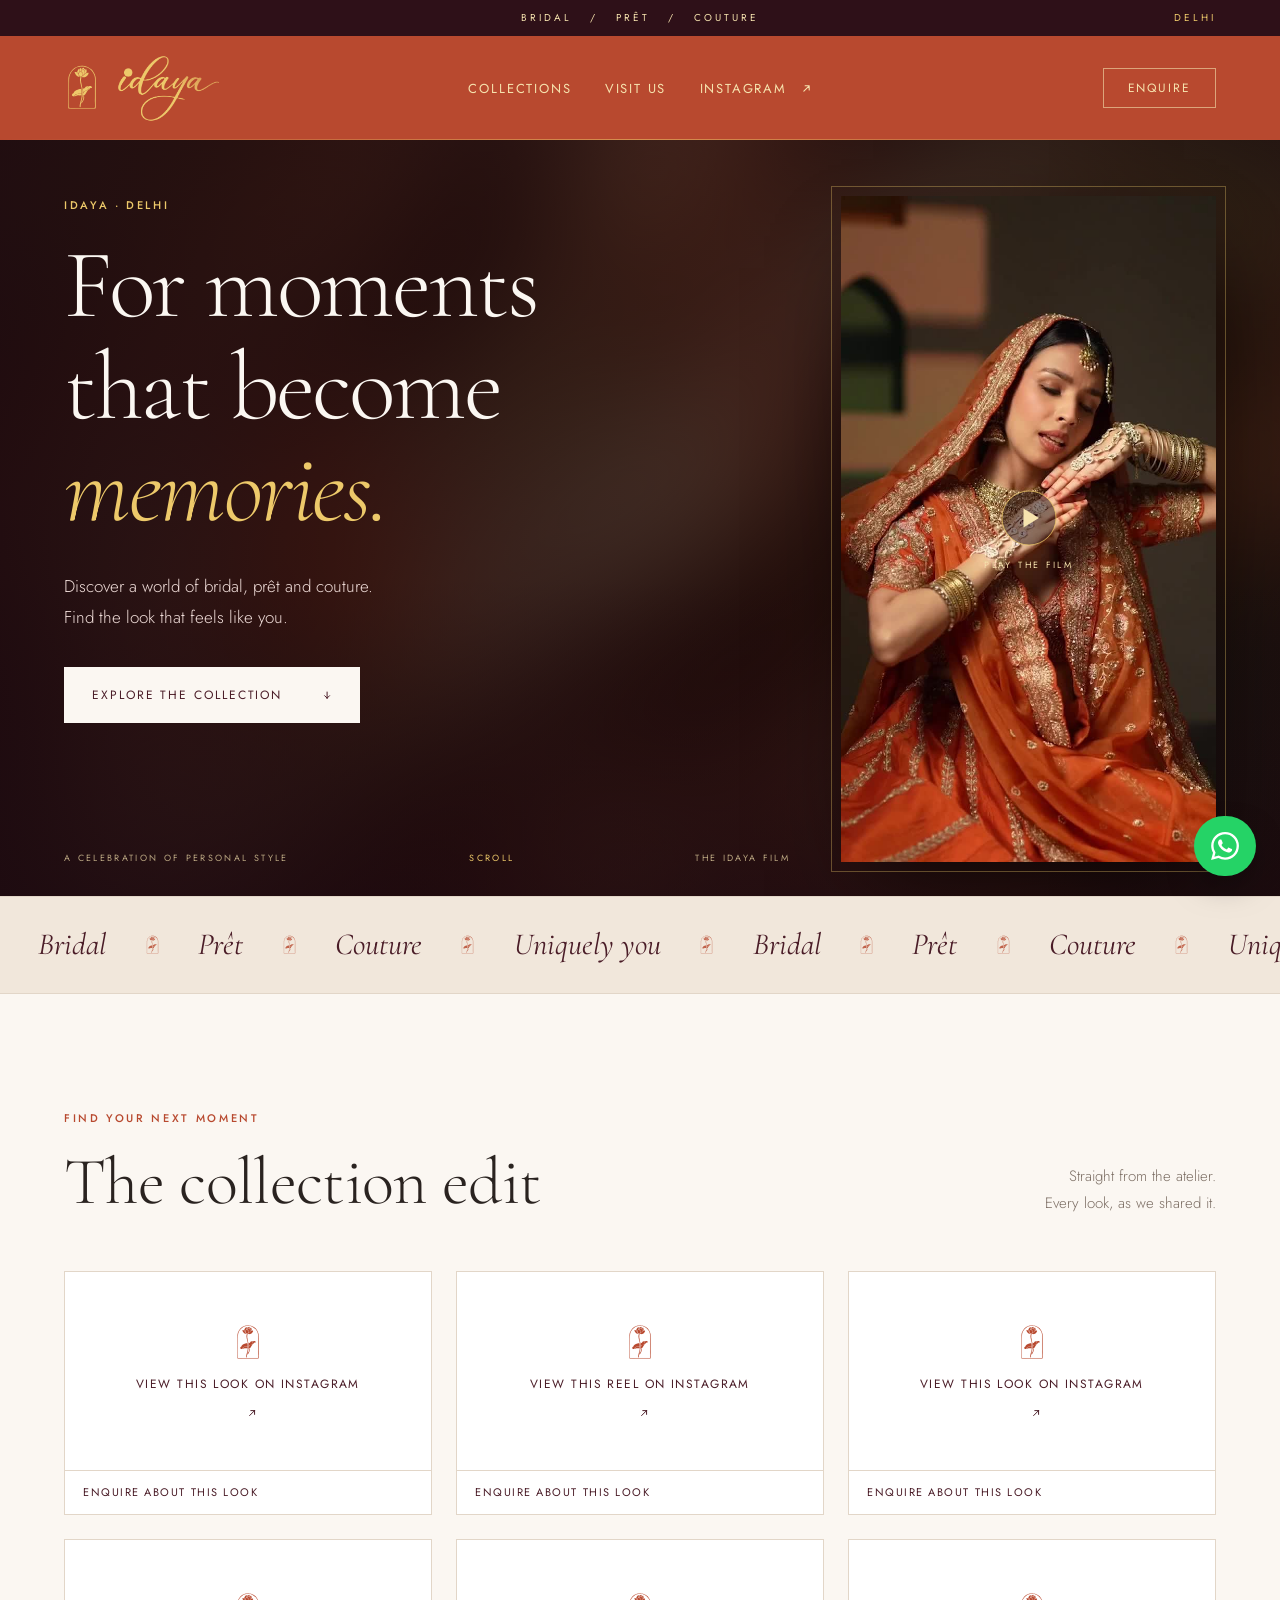
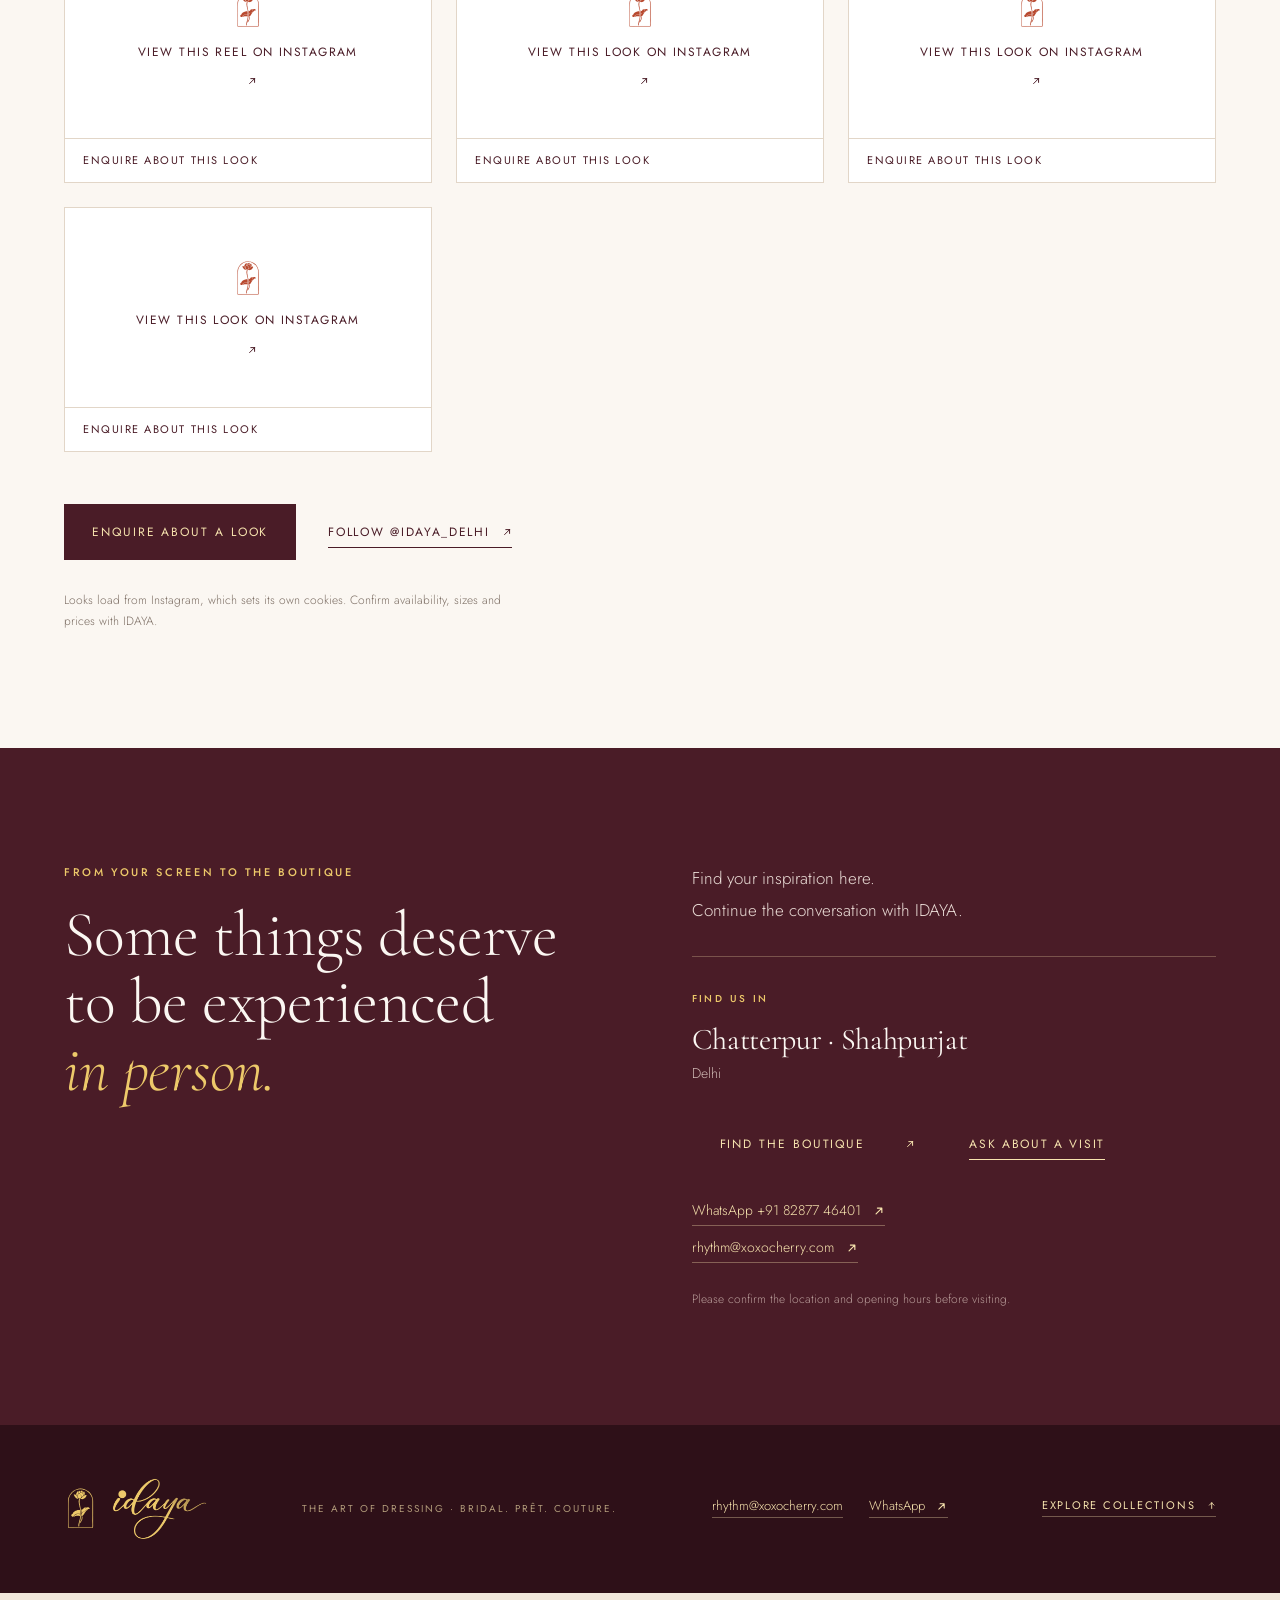
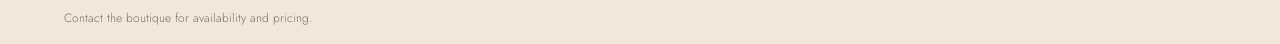
==== commit c31e8359: "Draw the link arrows and give the film a way in on iOS Every arrow in the page was the literal chara" ====
--- a/index.html
+++ b/index.html
@@ -1,11 +1,12 @@
 <!doctype html>
 <html lang="en"><head><meta charset="utf-8"><meta name="viewport" content="width=device-width,initial-scale=1"><title>IDAYA | Bridal, Prêt & Couture</title><meta name="description" content="Explore bridal, prêt and couture with IDAYA Delhi. Discover your next occasion look and connect with the boutique."><meta name="robots" content="noindex,nofollow"><link rel="icon" href="favicon.svg"><script>document.documentElement.className+=" js"</script><link rel="preconnect" href="https://fonts.googleapis.com"><link rel="preconnect" href="https://fonts.gstatic.com" crossorigin><link href="https://fonts.googleapis.com/css2?family=Cormorant+Garamond:ital,wght@0,300;0,400;0,500;0,600;1,300;1,400&family=Jost:wght@300;400;500&display=swap" rel="stylesheet"><link rel="stylesheet" href="style.css"></head><body>
+<svg width="0" height="0" aria-hidden="true" focusable="false" style="position:absolute"><defs><symbol id="i-ne" viewBox="0 0 14 14"><path d="M3.6 10.4 10.4 3.6M10.4 3.6H5.2M10.4 3.6v5.2"/></symbol><symbol id="i-down" viewBox="0 0 14 14"><path d="M7 2.8v8.4M7 11.2 3.6 7.8M7 11.2l3.4-3.4"/></symbol><symbol id="i-up" viewBox="0 0 14 14"><path d="M7 11.2V2.8M7 2.8 3.6 6.2M7 2.8l3.4 3.4"/></symbol></defs></svg>
 <div class="announcement">BRIDAL &nbsp; / &nbsp; PRÊT &nbsp; / &nbsp; COUTURE <span>DELHI</span></div>
-<header><a class="wordmark" href="#" aria-label="IDAYA — home"><i class="mark" aria-hidden="true"></i><i class="wm-type" aria-hidden="true"></i></a><nav aria-label="Main navigation"><a href="#collections">Collections</a><a href="#visit">Visit us</a><a href="https://www.instagram.com/idaya_delhi/" target="_blank" rel="noopener">Instagram ↗</a></nav><button class="header-cta" data-enquire="a boutique visit">Enquire <span>↗</span></button></header>
-<main><section class="hero hero-film"><video id="hero-video" class="hero-video" autoplay muted loop playsinline preload="metadata" poster="assets/idaya-film-poster.jpg" aria-label="IDAYA occasionwear film"><source src="assets/idaya-film.mp4" type="video/mp4"></video><div class="film-shade" aria-hidden="true"></div><div class="hero-copy"><p class="eyebrow stage" style="--d:.05s">IDAYA · DELHI</p><h1><span class="ln"><b>For moments</b></span><span class="ln"><b>that become</b></span><span class="ln"><b><em>memories.</em></b></span></h1><p class="intro stage" style="--d:.55s">Discover a world of bridal, prêt and couture.<br>Find the look that feels like you.</p><a href="#collections" class="button light stage" style="--d:.68s">Explore the collection <span>↗</span></a><div class="hero-bottom stage" style="--d:.8s"><span>A CELEBRATION OF PERSONAL STYLE</span><span class="scroll-cue">SCROLL</span><span>THE IDAYA FILM</span></div></div></section>
+<header><a class="wordmark" href="#" aria-label="IDAYA — home"><i class="mark" aria-hidden="true"></i><i class="wm-type" aria-hidden="true"></i></a><nav aria-label="Main navigation"><a href="#collections">Collections</a><a href="#visit">Visit us</a><a href="https://www.instagram.com/idaya_delhi/" target="_blank" rel="noopener">Instagram <svg class="ico" aria-hidden="true"><use href="#i-ne"></use></svg></a></nav><button class="header-cta" data-enquire="a boutique visit">Enquire</button></header>
+<main><section class="hero hero-film"><video id="hero-video" class="hero-video" autoplay muted loop playsinline preload="auto" poster="assets/idaya-film-poster.jpg" aria-label="IDAYA occasionwear film"><source src="assets/idaya-film.mp4" type="video/mp4"></video><div class="film-shade" aria-hidden="true"></div><button class="film-play" type="button" hidden><svg viewBox="0 0 56 56" aria-hidden="true"><circle cx="28" cy="28" r="27"/><path d="M22.5 18.5 38 28l-15.5 9.5z"/></svg><span>Play the film</span></button><div class="hero-copy"><p class="eyebrow stage" style="--d:.05s">IDAYA · DELHI</p><h1><span class="ln"><b>For moments</b></span><span class="ln"><b>that become</b></span><span class="ln"><b><em>memories.</em></b></span></h1><p class="intro stage" style="--d:.55s">Discover a world of bridal, prêt and couture.<br>Find the look that feels like you.</p><a href="#collections" class="button light to-section stage" style="--d:.68s">Explore the collection <span><svg class="ico" aria-hidden="true"><use href="#i-down"></use></svg></span></a><div class="hero-bottom stage" style="--d:.8s"><span>A CELEBRATION OF PERSONAL STYLE</span><span class="scroll-cue">SCROLL</span><span>THE IDAYA FILM</span></div></div></section>
 <div class="marquee" aria-hidden="true"><div class="marquee-track"><span>Bridal</span><i class="mark" aria-hidden="true"></i><span>Prêt</span><i class="mark" aria-hidden="true"></i><span>Couture</span><i class="mark" aria-hidden="true"></i><span>Uniquely you</span><i class="mark" aria-hidden="true"></i><span>Bridal</span><i class="mark" aria-hidden="true"></i><span>Prêt</span><i class="mark" aria-hidden="true"></i><span>Couture</span><i class="mark" aria-hidden="true"></i><span>Uniquely you</span><i class="mark" aria-hidden="true"></i><span>Bridal</span><i class="mark" aria-hidden="true"></i><span>Prêt</span><i class="mark" aria-hidden="true"></i><span>Couture</span><i class="mark" aria-hidden="true"></i><span>Uniquely you</span><i class="mark" aria-hidden="true"></i><span>Bridal</span><i class="mark" aria-hidden="true"></i><span>Prêt</span><i class="mark" aria-hidden="true"></i><span>Couture</span><i class="mark" aria-hidden="true"></i><span>Uniquely you</span><i class="mark" aria-hidden="true"></i></div></div>
-<section class="collection section" id="collections"><div class="section-title" data-reveal><div><p class="eyebrow">FIND YOUR NEXT MOMENT</p><h2>The collection edit</h2></div><p>Straight from the atelier.<br>Every look, as we shared it.</p></div><div class="ig-grid"><article class="look" data-reveal><blockquote class="instagram-media" data-instgrm-permalink="https://www.instagram.com/p/Dcit8SIRcBi/?utm_source=ig_embed" data-instgrm-version="14"><a href="https://www.instagram.com/p/Dcit8SIRcBi/" target="_blank" rel="noopener">View this look on Instagram ↗</a></blockquote><button class="look-enquire" data-enquire="this look — instagram.com/p/Dcit8SIRcBi" aria-label="Enquire about this look, instagram.com/p/Dcit8SIRcBi">Enquire about this look ↗</button></article><article class="look" data-reveal><blockquote class="instagram-media" data-instgrm-permalink="https://www.instagram.com/reel/DXGfsDPkWq5/?utm_source=ig_embed" data-instgrm-version="14"><a href="https://www.instagram.com/reel/DXGfsDPkWq5/" target="_blank" rel="noopener">View this reel on Instagram ↗</a></blockquote><button class="look-enquire" data-enquire="this look — instagram.com/reel/DXGfsDPkWq5" aria-label="Enquire about this look, instagram.com/reel/DXGfsDPkWq5">Enquire about this look ↗</button></article><article class="look" data-reveal><blockquote class="instagram-media" data-instgrm-permalink="https://www.instagram.com/p/DblFpQNMFQX/?utm_source=ig_embed" data-instgrm-version="14"><a href="https://www.instagram.com/p/DblFpQNMFQX/" target="_blank" rel="noopener">View this look on Instagram ↗</a></blockquote><button class="look-enquire" data-enquire="this look — instagram.com/p/DblFpQNMFQX" aria-label="Enquire about this look, instagram.com/p/DblFpQNMFQX">Enquire about this look ↗</button></article><article class="look" data-reveal><blockquote class="instagram-media" data-instgrm-permalink="https://www.instagram.com/reel/DKbg6deR1QH/?utm_source=ig_embed" data-instgrm-version="14"><a href="https://www.instagram.com/reel/DKbg6deR1QH/" target="_blank" rel="noopener">View this reel on Instagram ↗</a></blockquote><button class="look-enquire" data-enquire="this look — instagram.com/reel/DKbg6deR1QH" aria-label="Enquire about this look, instagram.com/reel/DKbg6deR1QH">Enquire about this look ↗</button></article><article class="look" data-reveal><blockquote class="instagram-media" data-instgrm-permalink="https://www.instagram.com/p/DZZcF1ymlOi/?utm_source=ig_embed" data-instgrm-version="14"><a href="https://www.instagram.com/p/DZZcF1ymlOi/" target="_blank" rel="noopener">View this look on Instagram ↗</a></blockquote><button class="look-enquire" data-enquire="this look — instagram.com/p/DZZcF1ymlOi" aria-label="Enquire about this look, instagram.com/p/DZZcF1ymlOi">Enquire about this look ↗</button></article><article class="look" data-reveal><blockquote class="instagram-media" data-instgrm-permalink="https://www.instagram.com/p/DYRhm5hR9KT/?utm_source=ig_embed" data-instgrm-version="14"><a href="https://www.instagram.com/p/DYRhm5hR9KT/" target="_blank" rel="noopener">View this look on Instagram ↗</a></blockquote><button class="look-enquire" data-enquire="this look — instagram.com/p/DYRhm5hR9KT" aria-label="Enquire about this look, instagram.com/p/DYRhm5hR9KT">Enquire about this look ↗</button></article><article class="look" data-reveal><blockquote class="instagram-media" data-instgrm-permalink="https://www.instagram.com/p/DVgbsqokRqn/?utm_source=ig_embed" data-instgrm-version="14"><a href="https://www.instagram.com/p/DVgbsqokRqn/" target="_blank" rel="noopener">View this look on Instagram ↗</a></blockquote><button class="look-enquire" data-enquire="this look — instagram.com/p/DVgbsqokRqn" aria-label="Enquire about this look, instagram.com/p/DVgbsqokRqn">Enquire about this look ↗</button></article></div><div class="collection-actions" data-reveal><button class="button dark" data-enquire="a look from the collection">Enquire about a look <span>↗</span></button><a class="text-button" href="https://www.instagram.com/idaya_delhi/" target="_blank" rel="noopener">Follow @idaya_delhi ↗</a></div><p class="ig-note" data-reveal>Looks load from Instagram, which sets its own cookies. Confirm availability, sizes and prices with IDAYA.</p></section>
-<section class="visit section" id="visit"><div data-reveal><p class="eyebrow">FROM YOUR SCREEN TO THE BOUTIQUE</p><h2>Some things deserve<br>to be experienced<br><em>in person.</em></h2></div><div class="visit-info" data-reveal><p>Find your inspiration here.<br>Continue the conversation with IDAYA.</p><div class="location"><span>FIND US IN</span><h3>Chatterpur · Shahpurjat</h3><p>Delhi</p></div><div class="visit-actions"><a class="button dark" href="https://maps.app.goo.gl/REEzPuMKqF3z1yjH7" target="_blank" rel="noopener">Find the boutique <span>↗</span></a><button class="text-button" data-enquire="a boutique visit">Ask about a visit ↗</button></div><div class="visit-contact"><a href="https://api.whatsapp.com/send?phone=918287746401" target="_blank" rel="noopener">WhatsApp +91 82877 46401 ↗</a><a href="mailto:rhythm@xoxocherry.com">rhythm@xoxocherry.com ↗</a></div><small>Please confirm the location and opening hours before visiting.</small></div></section>
+<section class="collection section" id="collections"><div class="section-title" data-reveal><div><p class="eyebrow">FIND YOUR NEXT MOMENT</p><h2>The collection edit</h2></div><p>Straight from the atelier.<br>Every look, as we shared it.</p></div><div class="ig-grid"><article class="look" data-reveal><blockquote class="instagram-media" data-instgrm-permalink="https://www.instagram.com/p/Dcit8SIRcBi/?utm_source=ig_embed" data-instgrm-version="14"><a href="https://www.instagram.com/p/Dcit8SIRcBi/" target="_blank" rel="noopener">View this look on Instagram <svg class="ico" aria-hidden="true"><use href="#i-ne"></use></svg></a></blockquote><button class="look-enquire" data-enquire="this look — instagram.com/p/Dcit8SIRcBi" aria-label="Enquire about this look, instagram.com/p/Dcit8SIRcBi">Enquire about this look</button></article><article class="look" data-reveal><blockquote class="instagram-media" data-instgrm-permalink="https://www.instagram.com/reel/DXGfsDPkWq5/?utm_source=ig_embed" data-instgrm-version="14"><a href="https://www.instagram.com/reel/DXGfsDPkWq5/" target="_blank" rel="noopener">View this reel on Instagram <svg class="ico" aria-hidden="true"><use href="#i-ne"></use></svg></a></blockquote><button class="look-enquire" data-enquire="this look — instagram.com/reel/DXGfsDPkWq5" aria-label="Enquire about this look, instagram.com/reel/DXGfsDPkWq5">Enquire about this look</button></article><article class="look" data-reveal><blockquote class="instagram-media" data-instgrm-permalink="https://www.instagram.com/p/DblFpQNMFQX/?utm_source=ig_embed" data-instgrm-version="14"><a href="https://www.instagram.com/p/DblFpQNMFQX/" target="_blank" rel="noopener">View this look on Instagram <svg class="ico" aria-hidden="true"><use href="#i-ne"></use></svg></a></blockquote><button class="look-enquire" data-enquire="this look — instagram.com/p/DblFpQNMFQX" aria-label="Enquire about this look, instagram.com/p/DblFpQNMFQX">Enquire about this look</button></article><article class="look" data-reveal><blockquote class="instagram-media" data-instgrm-permalink="https://www.instagram.com/reel/DKbg6deR1QH/?utm_source=ig_embed" data-instgrm-version="14"><a href="https://www.instagram.com/reel/DKbg6deR1QH/" target="_blank" rel="noopener">View this reel on Instagram <svg class="ico" aria-hidden="true"><use href="#i-ne"></use></svg></a></blockquote><button class="look-enquire" data-enquire="this look — instagram.com/reel/DKbg6deR1QH" aria-label="Enquire about this look, instagram.com/reel/DKbg6deR1QH">Enquire about this look</button></article><article class="look" data-reveal><blockquote class="instagram-media" data-instgrm-permalink="https://www.instagram.com/p/DZZcF1ymlOi/?utm_source=ig_embed" data-instgrm-version="14"><a href="https://www.instagram.com/p/DZZcF1ymlOi/" target="_blank" rel="noopener">View this look on Instagram <svg class="ico" aria-hidden="true"><use href="#i-ne"></use></svg></a></blockquote><button class="look-enquire" data-enquire="this look — instagram.com/p/DZZcF1ymlOi" aria-label="Enquire about this look, instagram.com/p/DZZcF1ymlOi">Enquire about this look</button></article><article class="look" data-reveal><blockquote class="instagram-media" data-instgrm-permalink="https://www.instagram.com/p/DYRhm5hR9KT/?utm_source=ig_embed" data-instgrm-version="14"><a href="https://www.instagram.com/p/DYRhm5hR9KT/" target="_blank" rel="noopener">View this look on Instagram <svg class="ico" aria-hidden="true"><use href="#i-ne"></use></svg></a></blockquote><button class="look-enquire" data-enquire="this look — instagram.com/p/DYRhm5hR9KT" aria-label="Enquire about this look, instagram.com/p/DYRhm5hR9KT">Enquire about this look</button></article><article class="look" data-reveal><blockquote class="instagram-media" data-instgrm-permalink="https://www.instagram.com/p/DVgbsqokRqn/?utm_source=ig_embed" data-instgrm-version="14"><a href="https://www.instagram.com/p/DVgbsqokRqn/" target="_blank" rel="noopener">View this look on Instagram <svg class="ico" aria-hidden="true"><use href="#i-ne"></use></svg></a></blockquote><button class="look-enquire" data-enquire="this look — instagram.com/p/DVgbsqokRqn" aria-label="Enquire about this look, instagram.com/p/DVgbsqokRqn">Enquire about this look</button></article></div><div class="collection-actions" data-reveal><button class="button dark" data-enquire="a look from the collection">Enquire about a look</button><a class="text-button" href="https://www.instagram.com/idaya_delhi/" target="_blank" rel="noopener">Follow @idaya_delhi <svg class="ico" aria-hidden="true"><use href="#i-ne"></use></svg></a></div><p class="ig-note" data-reveal>Looks load from Instagram, which sets its own cookies. Confirm availability, sizes and prices with IDAYA.</p></section>
+<section class="visit section" id="visit"><div data-reveal><p class="eyebrow">FROM YOUR SCREEN TO THE BOUTIQUE</p><h2>Some things deserve<br>to be experienced<br><em>in person.</em></h2></div><div class="visit-info" data-reveal><p>Find your inspiration here.<br>Continue the conversation with IDAYA.</p><div class="location"><span>FIND US IN</span><h3>Chatterpur · Shahpurjat</h3><p>Delhi</p></div><div class="visit-actions"><a class="button dark" href="https://maps.app.goo.gl/REEzPuMKqF3z1yjH7" target="_blank" rel="noopener">Find the boutique <span><svg class="ico" aria-hidden="true"><use href="#i-ne"></use></svg></span></a><button class="text-button" data-enquire="a boutique visit">Ask about a visit</button></div><div class="visit-contact"><a href="https://api.whatsapp.com/send?phone=918287746401" target="_blank" rel="noopener">WhatsApp +91 82877 46401 <svg class="ico" aria-hidden="true"><use href="#i-ne"></use></svg></a><a href="mailto:rhythm@xoxocherry.com">rhythm@xoxocherry.com <svg class="ico" aria-hidden="true"><use href="#i-ne"></use></svg></a></div><small>Please confirm the location and opening hours before visiting.</small></div></section>
 </main>
-<footer><a href="#" class="footer-logo" aria-label="IDAYA — home"><i class="mark" aria-hidden="true"></i><i class="wm-type" aria-hidden="true"></i></a><span>THE ART OF DRESSING · BRIDAL. PRÊT. COUTURE.</span><div class="footer-contact"><a href="mailto:rhythm@xoxocherry.com">rhythm@xoxocherry.com</a><a href="https://api.whatsapp.com/send?phone=918287746401" target="_blank" rel="noopener">WhatsApp ↗</a></div><a href="#collections">Explore collections ↑</a></footer><div class="prototype"><span>Contact the boutique for availability and pricing.</span></div>
-<dialog id="enquiry"><button class="close" aria-label="Close enquiry">×</button><i class="mark dialog-mark" aria-hidden="true"></i><p class="eyebrow">LET’S FIND YOUR LOOK</p><h2>Start a conversation.</h2><p id="enquiry-caption"></p><label for="size">Preferred size</label><select id="size"><option>Need sizing advice</option><option>XS</option><option>S</option><option>M</option><option>L</option><option>XL</option><option>Custom measurements</option></select><label for="note">Anything you’d like to ask?</label><textarea id="note" placeholder="Tell us about your occasion, date or preferred colour…" rows="3"></textarea><button id="copy" class="button dark">Copy enquiry</button><a class="button whatsapp" id="wa-send" href="https://api.whatsapp.com/send?phone=918287746401" target="_blank" rel="noopener">Send on WhatsApp ↗</a><a class="button outline" href="https://www.instagram.com/idaya_delhi/" target="_blank" rel="noopener">Open IDAYA on Instagram ↗</a><p class="dialog-note">Send it straight to us on WhatsApp, or copy it and paste it into an Instagram message. Nothing is sent automatically.</p><p id="copy-status" role="status"></p></dialog><a class="wa-float" href="https://api.whatsapp.com/send?phone=918287746401" target="_blank" rel="noopener" aria-label="Chat with IDAYA on WhatsApp"><svg viewBox="0 0 24 24" aria-hidden="true" focusable="false"><path d="M17.472 14.382c-.297-.149-1.758-.867-2.03-.967-.273-.099-.471-.148-.67.15-.197.297-.767.966-.94 1.164-.173.199-.347.223-.644.075-.297-.15-1.255-.463-2.39-1.475-.883-.788-1.48-1.761-1.653-2.059-.173-.297-.018-.458.13-.606.134-.133.298-.347.446-.52.149-.174.198-.298.298-.497.099-.198.05-.371-.025-.52-.075-.149-.669-1.612-.916-2.207-.242-.579-.487-.5-.669-.51-.173-.008-.371-.01-.57-.01-.198 0-.52.074-.792.372-.272.297-1.04 1.016-1.04 2.479 0 1.462 1.065 2.875 1.213 3.074.149.198 2.096 3.2 5.077 4.487.709.306 1.262.489 1.694.625.712.227 1.36.195 1.872.118.571-.085 1.758-.719 2.006-1.413.248-.694.248-1.289.173-1.413-.074-.124-.272-.198-.57-.347m-5.421 7.403h-.004a9.87 9.87 0 0 1-5.031-1.378l-.361-.214-3.741.982.998-3.648-.235-.374a9.86 9.86 0 0 1-1.51-5.26c.001-5.45 4.436-9.884 9.888-9.884 2.64 0 5.122 1.03 6.988 2.898a9.825 9.825 0 0 1 2.893 6.994c-.003 5.45-4.437 9.884-9.885 9.884m8.413-18.297A11.815 11.815 0 0 0 12.05 0C5.495 0 .16 5.335.157 11.892c0 2.096.547 4.142 1.588 5.945L.057 24l6.305-1.654a11.882 11.882 0 0 0 5.683 1.448h.005c6.554 0 11.89-5.335 11.893-11.893a11.821 11.821 0 0 0-3.48-8.413z"/></svg><span>Chat on WhatsApp</span></a><script src="app.js"></script></body></html>+<footer><a href="#" class="footer-logo" aria-label="IDAYA — home"><i class="mark" aria-hidden="true"></i><i class="wm-type" aria-hidden="true"></i></a><span>THE ART OF DRESSING · BRIDAL. PRÊT. COUTURE.</span><div class="footer-contact"><a href="mailto:rhythm@xoxocherry.com">rhythm@xoxocherry.com</a><a href="https://api.whatsapp.com/send?phone=918287746401" target="_blank" rel="noopener">WhatsApp <svg class="ico" aria-hidden="true"><use href="#i-ne"></use></svg></a></div><a href="#collections">Explore collections <svg class="ico" aria-hidden="true"><use href="#i-up"></use></svg></a></footer><div class="prototype"><span>Contact the boutique for availability and pricing.</span></div>
+<dialog id="enquiry"><button class="close" aria-label="Close enquiry">×</button><i class="mark dialog-mark" aria-hidden="true"></i><p class="eyebrow">LET’S FIND YOUR LOOK</p><h2>Start a conversation.</h2><p id="enquiry-caption"></p><label for="size">Preferred size</label><select id="size"><option>Need sizing advice</option><option>XS</option><option>S</option><option>M</option><option>L</option><option>XL</option><option>Custom measurements</option></select><label for="note">Anything you’d like to ask?</label><textarea id="note" placeholder="Tell us about your occasion, date or preferred colour…" rows="3"></textarea><button id="copy" class="button dark">Copy enquiry</button><a class="button whatsapp" id="wa-send" href="https://api.whatsapp.com/send?phone=918287746401" target="_blank" rel="noopener">Send on WhatsApp <svg class="ico" aria-hidden="true"><use href="#i-ne"></use></svg></a><a class="button outline" href="https://www.instagram.com/idaya_delhi/" target="_blank" rel="noopener">Open IDAYA on Instagram <svg class="ico" aria-hidden="true"><use href="#i-ne"></use></svg></a><p class="dialog-note">Send it straight to us on WhatsApp, or copy it and paste it into an Instagram message. Nothing is sent automatically.</p><p id="copy-status" role="status"></p></dialog><a class="wa-float" href="https://api.whatsapp.com/send?phone=918287746401" target="_blank" rel="noopener" aria-label="Chat with IDAYA on WhatsApp"><svg viewBox="0 0 24 24" aria-hidden="true" focusable="false"><path d="M17.472 14.382c-.297-.149-1.758-.867-2.03-.967-.273-.099-.471-.148-.67.15-.197.297-.767.966-.94 1.164-.173.199-.347.223-.644.075-.297-.15-1.255-.463-2.39-1.475-.883-.788-1.48-1.761-1.653-2.059-.173-.297-.018-.458.13-.606.134-.133.298-.347.446-.52.149-.174.198-.298.298-.497.099-.198.05-.371-.025-.52-.075-.149-.669-1.612-.916-2.207-.242-.579-.487-.5-.669-.51-.173-.008-.371-.01-.57-.01-.198 0-.52.074-.792.372-.272.297-1.04 1.016-1.04 2.479 0 1.462 1.065 2.875 1.213 3.074.149.198 2.096 3.2 5.077 4.487.709.306 1.262.489 1.694.625.712.227 1.36.195 1.872.118.571-.085 1.758-.719 2.006-1.413.248-.694.248-1.289.173-1.413-.074-.124-.272-.198-.57-.347m-5.421 7.403h-.004a9.87 9.87 0 0 1-5.031-1.378l-.361-.214-3.741.982.998-3.648-.235-.374a9.86 9.86 0 0 1-1.51-5.26c.001-5.45 4.436-9.884 9.888-9.884 2.64 0 5.122 1.03 6.988 2.898a9.825 9.825 0 0 1 2.893 6.994c-.003 5.45-4.437 9.884-9.885 9.884m8.413-18.297A11.815 11.815 0 0 0 12.05 0C5.495 0 .16 5.335.157 11.892c0 2.096.547 4.142 1.588 5.945L.057 24l6.305-1.654a11.882 11.882 0 0 0 5.683 1.448h.005c6.554 0 11.89-5.335 11.893-11.893a11.821 11.821 0 0 0-3.48-8.413z"/></svg><span>Chat on WhatsApp</span></a><script src="app.js"></script></body></html>
--- a/style.css
+++ b/style.css
@@ -15,7 +15,7 @@
   --ui:"Jost","Helvetica Neue",Arial,sans-serif;
   --gut:clamp(20px,5vw,84px);
   --ease:cubic-bezier(.22,.61,.36,1);
-  --head-h:104px;
+  --head-h:104px; --ann-h:36px;
 }
 *{box-sizing:border-box}
 html{scroll-behavior:smooth;scroll-padding-top:calc(var(--head-h) + 16px);-webkit-text-size-adjust:100%}
@@ -79,6 +79,7 @@
 .button:hover:before{transform:none}
 .button span{display:inline-block;transition:transform .45s var(--ease)}
 .button:hover span{transform:translate(4px,-4px)}
+.button.to-section:hover span{transform:translateY(4px)}
 .light{background:var(--cream);color:var(--maroon)}
 .light:before{background:var(--gold)}
 .light:hover{color:var(--maroon-dk)}
@@ -92,12 +93,34 @@
 .text-button:after{content:'';position:absolute;left:0;right:0;bottom:0;height:1px;background:currentColor;transform-origin:right;transition:transform .45s var(--ease)}
 .text-button:hover:after{transform:scaleX(0);transform-origin:left}
 
+/* ── Link icons ─────────────────────────────────────────────────────────────
+   Drawn, not typed. iOS gives U+2197 an emoji presentation and renders it as a
+   blue tile, so the arrows that read as hairlines on a desktop turned into
+   chunky blue squares on every phone. These inherit currentColor instead, so
+   one sprite serves gold on maroon, maroon on cream and cream on terracotta. */
+.ico{display:inline-block;width:.85em;height:.85em;flex:none;vertical-align:-.09em;fill:none;stroke:currentColor;stroke-width:1.35;stroke-linecap:round;stroke-linejoin:round}
+a .ico,button .ico{margin-left:.6em}
+.button span .ico,.header-cta span .ico{margin-left:0}
+
 /* ── Hero ───────────────────────────────────────────────────────────────── */
 .hero-film{position:relative;isolation:isolate;overflow:hidden;background:var(--maroon-dk);color:var(--cream);min-height:600px}
-.hero-film:before{content:'';position:absolute;inset:-80px;z-index:-4;background:url('assets/idaya-film-poster.jpg') center/cover no-repeat;filter:blur(70px) saturate(1.3) brightness(.42)}
-.film-shade{position:absolute;inset:0;z-index:-1;background:linear-gradient(90deg,rgba(29,10,16,.82),rgba(29,10,16,.36) 58%,rgba(29,10,16,.14)),linear-gradient(0deg,rgba(29,10,16,.6),transparent 42%)}
-.hero-video{position:absolute;inset:0;width:100%;height:100%;z-index:-3;object-fit:cover;object-position:center 45%}
-.hero-copy{display:flex;flex-direction:column;align-items:flex-start;padding:46px var(--gut) 30px;position:relative}
+/* Safari — iOS above all — will not composite a <video> that sits on a negative
+   z-index inside a stacking context: it ends up painted behind the section's own
+   background and the film is simply never visible. Every hero layer therefore
+   stays on a positive z-index, stacked backdrop → film → shade → copy. */
+.hero-film:before{content:'';position:absolute;inset:-80px;z-index:0;background:url('assets/idaya-film-poster.jpg') center/cover no-repeat;filter:blur(70px) saturate(1.3) brightness(.42)}
+.hero-video{position:absolute;inset:0;width:100%;height:100%;z-index:1;object-fit:cover;object-position:center 45%}
+.film-shade{position:absolute;inset:0;z-index:2;background:linear-gradient(90deg,rgba(29,10,16,.82),rgba(29,10,16,.36) 58%,rgba(29,10,16,.14)),linear-gradient(0deg,rgba(29,10,16,.6),transparent 42%)}
+/* Shown only once play() has actually been refused - iOS blocks autoplay
+   outright in Low Power Mode - so the film reads as an invitation rather than
+   a still that will not move. */
+.film-play{position:absolute;left:50%;top:clamp(130px,27%,260px);transform:translateX(-50%);z-index:5;display:flex;flex-direction:column;align-items:center;gap:14px;color:var(--gold-lt);font:400 9px/1 var(--ui);letter-spacing:.26em;text-transform:uppercase}
+.film-play[hidden]{display:none}
+.film-play svg{width:56px;height:56px}
+.film-play circle{fill:rgba(29,10,16,.5);stroke:rgba(237,201,106,.75);stroke-width:1}
+.film-play path{fill:var(--gold-lt)}
+.film-play:hover circle{fill:rgba(29,10,16,.7);stroke:var(--gold)}
+.hero-copy{display:flex;flex-direction:column;align-items:flex-start;padding:46px var(--gut) 30px;position:relative;z-index:4}
 .hero-copy .eyebrow{color:var(--gold)}
 h1{font-size:clamp(50px,7.6vw,104px);font-weight:300;letter-spacing:-.025em;margin-bottom:30px}
 h1 .ln{display:block;overflow:hidden}
@@ -197,8 +220,9 @@
 /* ── Desktop hero: the film is 9:16, frame it rather than crop it ───────── */
 @media(min-width:861px){
   .hero-film{display:grid;grid-template-columns:minmax(0,1fr) auto;gap:clamp(32px,4vw,78px);min-height:min(680px,calc(100svh - var(--head-h) - 40px));padding:clamp(46px,4.4vw,72px) var(--gut) clamp(30px,2.6vw,44px)}
-  .hero-video{position:relative;inset:auto;z-index:1;grid-column:2;grid-row:1;height:min(74vh,700px,60vw);width:auto;aspect-ratio:9/16;object-position:center;justify-self:end;align-self:center;box-shadow:0 40px 90px -32px rgba(0,0,0,.8);outline:1px solid rgba(237,201,106,.34);outline-offset:9px;animation:filmIn 1.3s var(--ease) both .2s}
+  .hero-video{position:relative;inset:auto;z-index:3;grid-column:2;grid-row:1;height:min(74vh,700px,60vw);width:auto;aspect-ratio:9/16;object-position:center;justify-self:end;align-self:center;box-shadow:0 40px 90px -32px rgba(0,0,0,.8);outline:1px solid rgba(237,201,106,.34);outline-offset:9px;animation:filmIn 1.3s var(--ease) both .2s}
   .hero-copy{grid-column:1;grid-row:1;height:100%;padding:0}
+  .film-play{position:relative;left:auto;top:auto;transform:none;grid-column:2;grid-row:1;justify-self:center;align-self:center}
 }
 
 /* ── Mobile ─────────────────────────────────────────────────────────────── */
@@ -213,14 +237,20 @@
   header nav{gap:16px}
   header nav a{font-size:11px;letter-spacing:.1em}
   header nav a:last-child,.header-cta{display:none}
-  .hero-film{min-height:calc(100svh - var(--head-h))}
-  .hero-copy{justify-content:flex-end;height:100%;padding:34px var(--gut) 26px}
-  .hero-copy .eyebrow{margin-top:auto}
+  /* The announcement bar sits above the sticky header and scrolls away with the
+     page, so the film has to leave room for it or the bottom row lands under
+     the fold on first paint. */
+  .hero-film{min-height:calc(100svh - var(--head-h) - var(--ann-h));display:flex;flex-direction:column}
+  .hero-copy{flex:1 1 auto;justify-content:flex-end;height:auto;padding:34px var(--gut) 30px}
+  /* One auto margin only: two of them would split the slack and strand the copy
+     mid-frame instead of settling it as one block on the floor of the film. */
+  .hero-copy .eyebrow{margin-top:auto;margin-bottom:14px}
+  .hero-bottom{margin-top:0}
   .hero-video{object-position:center center}
   .film-shade{background:linear-gradient(0deg,rgba(29,10,16,.9),rgba(29,10,16,.4) 52%,rgba(29,10,16,.08))}
   h1{font-size:clamp(42px,12vw,66px);margin-bottom:22px}
   .intro{font-size:15px;margin-bottom:26px}
-  .hero-bottom{padding-top:30px;font-size:8px}
+  .hero-bottom{padding-top:26px;font-size:8px}
   .hero-bottom span:last-child{display:none}
   .section-title{flex-direction:column;align-items:flex-start;gap:16px;margin-bottom:34px}
   .section-title>p{text-align:left}
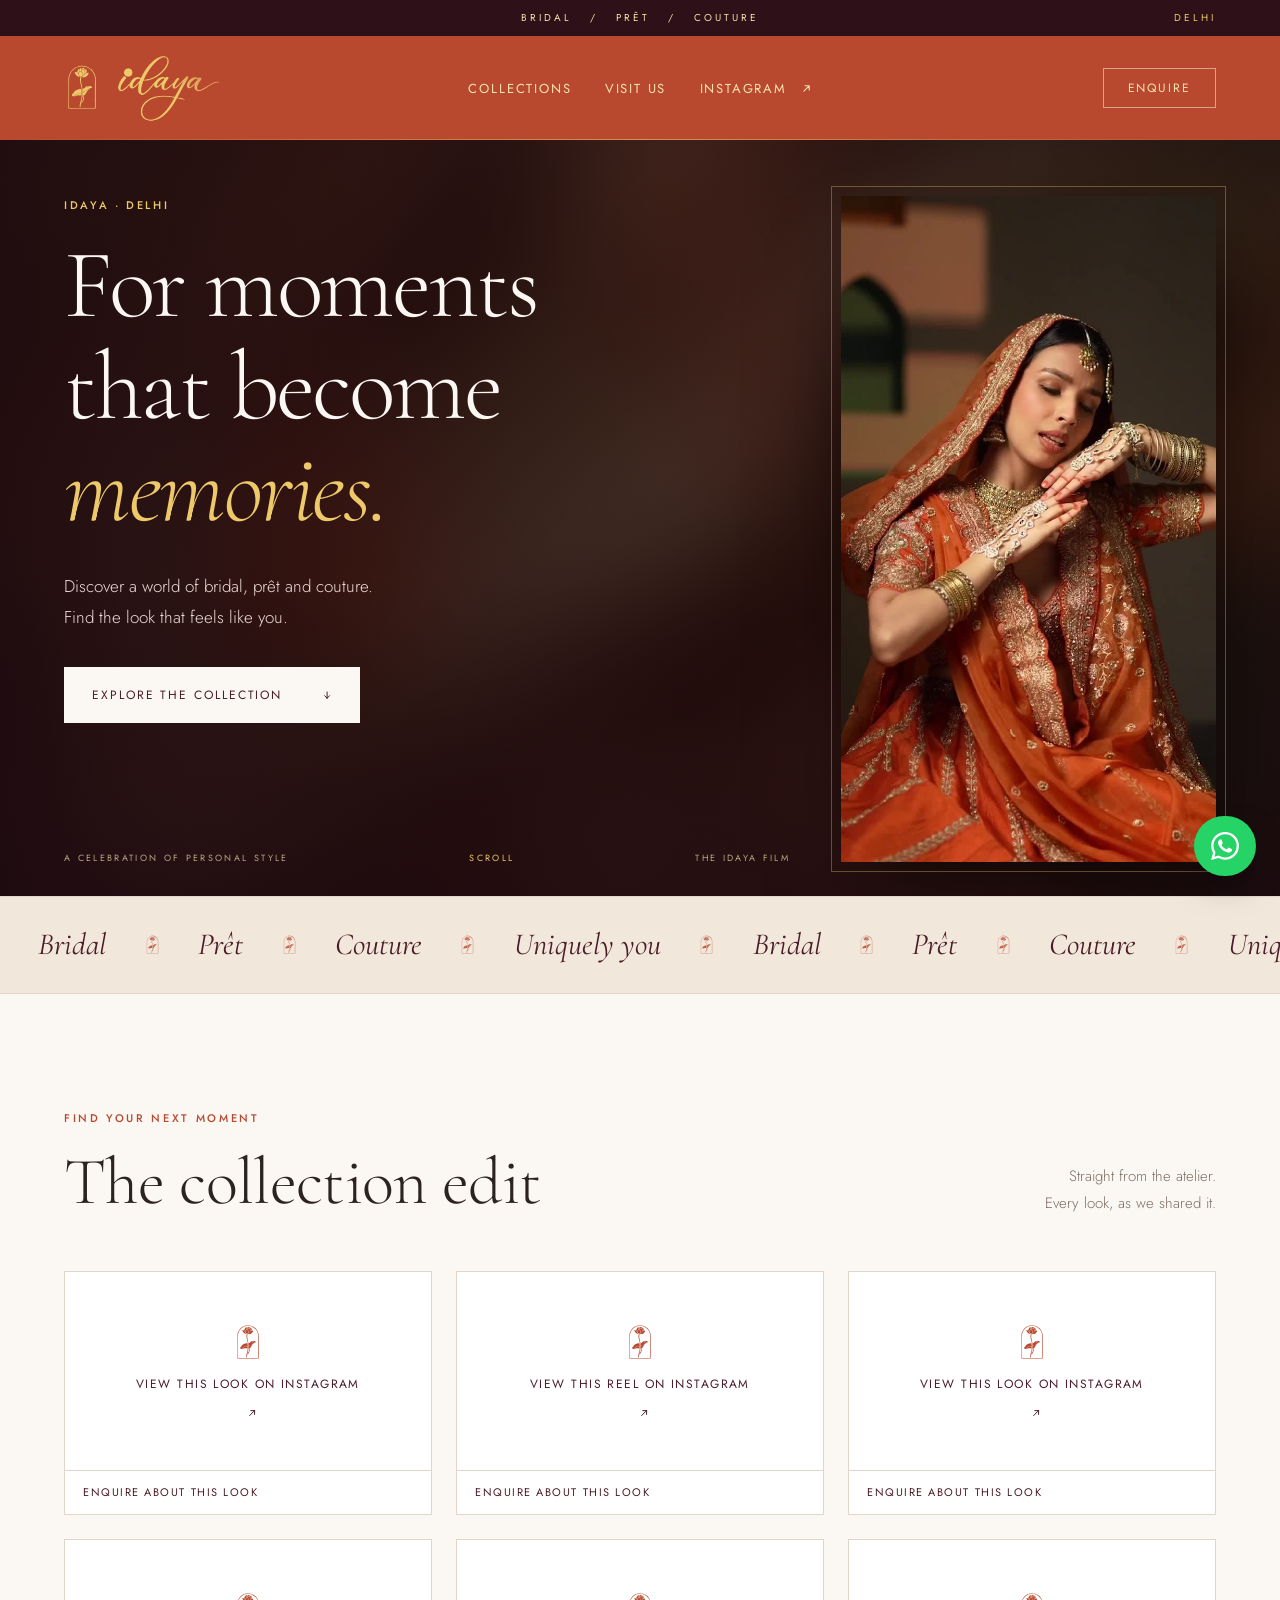
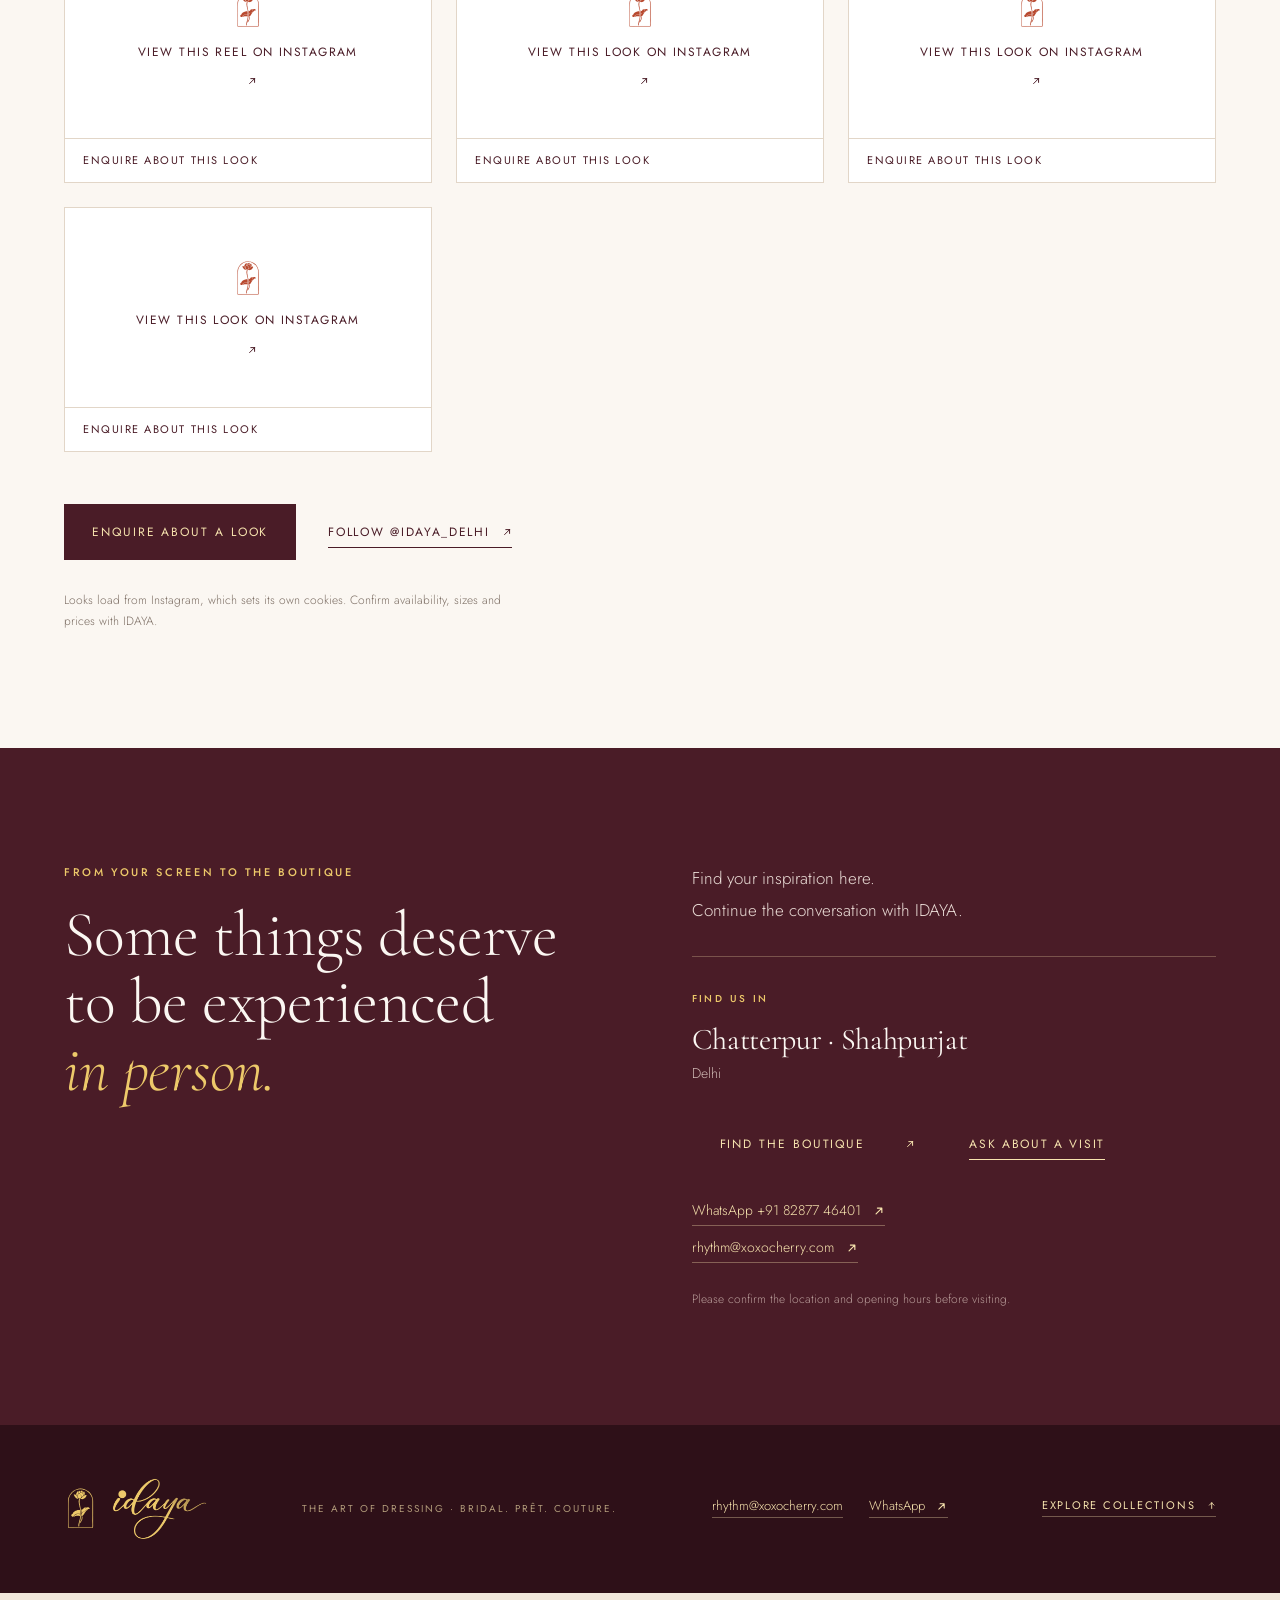
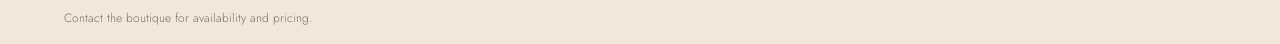
==== commit 624fcdeb: "Autoplay the film unprompted and drop the play button The cue did its job - it proved the film and t" ====
--- a/index.html
+++ b/index.html
@@ -1,12 +1,12 @@
 <!doctype html>
-<html lang="en"><head><meta charset="utf-8"><meta name="viewport" content="width=device-width,initial-scale=1"><title>IDAYA | Bridal, Prêt & Couture</title><meta name="description" content="Explore bridal, prêt and couture with IDAYA Delhi. Discover your next occasion look and connect with the boutique."><meta name="robots" content="noindex,nofollow"><link rel="icon" href="favicon.svg"><script>document.documentElement.className+=" js"</script><link rel="preconnect" href="https://fonts.googleapis.com"><link rel="preconnect" href="https://fonts.gstatic.com" crossorigin><link href="https://fonts.googleapis.com/css2?family=Cormorant+Garamond:ital,wght@0,300;0,400;0,500;0,600;1,300;1,400&family=Jost:wght@300;400;500&display=swap" rel="stylesheet"><link rel="stylesheet" href="style.css"></head><body>
+<html lang="en"><head><meta charset="utf-8"><meta name="viewport" content="width=device-width,initial-scale=1"><title>IDAYA | Bridal, Prêt & Couture</title><meta name="description" content="Explore bridal, prêt and couture with IDAYA Delhi. Discover your next occasion look and connect with the boutique."><meta name="robots" content="noindex,nofollow"><link rel="icon" href="favicon.svg"><script>document.documentElement.className+=" js"</script><link rel="preconnect" href="https://fonts.googleapis.com"><link rel="preconnect" href="https://fonts.gstatic.com" crossorigin><link href="https://fonts.googleapis.com/css2?family=Cormorant+Garamond:ital,wght@0,300;0,400;0,500;0,600;1,300;1,400&family=Jost:wght@300;400;500&display=swap" rel="stylesheet"><link rel="stylesheet" href="style.css?v=4"></head><body>
 <svg width="0" height="0" aria-hidden="true" focusable="false" style="position:absolute"><defs><symbol id="i-ne" viewBox="0 0 14 14"><path d="M3.6 10.4 10.4 3.6M10.4 3.6H5.2M10.4 3.6v5.2"/></symbol><symbol id="i-down" viewBox="0 0 14 14"><path d="M7 2.8v8.4M7 11.2 3.6 7.8M7 11.2l3.4-3.4"/></symbol><symbol id="i-up" viewBox="0 0 14 14"><path d="M7 11.2V2.8M7 2.8 3.6 6.2M7 2.8l3.4 3.4"/></symbol></defs></svg>
 <div class="announcement">BRIDAL &nbsp; / &nbsp; PRÊT &nbsp; / &nbsp; COUTURE <span>DELHI</span></div>
 <header><a class="wordmark" href="#" aria-label="IDAYA — home"><i class="mark" aria-hidden="true"></i><i class="wm-type" aria-hidden="true"></i></a><nav aria-label="Main navigation"><a href="#collections">Collections</a><a href="#visit">Visit us</a><a href="https://www.instagram.com/idaya_delhi/" target="_blank" rel="noopener">Instagram <svg class="ico" aria-hidden="true"><use href="#i-ne"></use></svg></a></nav><button class="header-cta" data-enquire="a boutique visit">Enquire</button></header>
-<main><section class="hero hero-film"><video id="hero-video" class="hero-video" autoplay muted loop playsinline preload="auto" poster="assets/idaya-film-poster.jpg" aria-label="IDAYA occasionwear film"><source src="assets/idaya-film.mp4" type="video/mp4"></video><div class="film-shade" aria-hidden="true"></div><button class="film-play" type="button" hidden><svg viewBox="0 0 56 56" aria-hidden="true"><circle cx="28" cy="28" r="27"/><path d="M22.5 18.5 38 28l-15.5 9.5z"/></svg><span>Play the film</span></button><div class="hero-copy"><p class="eyebrow stage" style="--d:.05s">IDAYA · DELHI</p><h1><span class="ln"><b>For moments</b></span><span class="ln"><b>that become</b></span><span class="ln"><b><em>memories.</em></b></span></h1><p class="intro stage" style="--d:.55s">Discover a world of bridal, prêt and couture.<br>Find the look that feels like you.</p><a href="#collections" class="button light to-section stage" style="--d:.68s">Explore the collection <span><svg class="ico" aria-hidden="true"><use href="#i-down"></use></svg></span></a><div class="hero-bottom stage" style="--d:.8s"><span>A CELEBRATION OF PERSONAL STYLE</span><span class="scroll-cue">SCROLL</span><span>THE IDAYA FILM</span></div></div></section>
+<main><section class="hero hero-film"><video id="hero-video" class="hero-video" autoplay muted loop playsinline preload="auto" poster="assets/idaya-film-poster.jpg" aria-label="IDAYA occasionwear film"><source src="assets/idaya-film.mp4?v=2" type="video/mp4"></video><div class="film-shade" aria-hidden="true"></div><div class="hero-copy"><p class="eyebrow stage" style="--d:.05s">IDAYA · DELHI</p><h1><span class="ln"><b>For moments</b></span><span class="ln"><b>that become</b></span><span class="ln"><b><em>memories.</em></b></span></h1><p class="intro stage" style="--d:.55s">Discover a world of bridal, prêt and couture.<br>Find the look that feels like you.</p><a href="#collections" class="button light to-section stage" style="--d:.68s">Explore the collection <span><svg class="ico" aria-hidden="true"><use href="#i-down"></use></svg></span></a><div class="hero-bottom stage" style="--d:.8s"><span>A CELEBRATION OF PERSONAL STYLE</span><span class="scroll-cue">SCROLL</span><span>THE IDAYA FILM</span></div></div></section>
 <div class="marquee" aria-hidden="true"><div class="marquee-track"><span>Bridal</span><i class="mark" aria-hidden="true"></i><span>Prêt</span><i class="mark" aria-hidden="true"></i><span>Couture</span><i class="mark" aria-hidden="true"></i><span>Uniquely you</span><i class="mark" aria-hidden="true"></i><span>Bridal</span><i class="mark" aria-hidden="true"></i><span>Prêt</span><i class="mark" aria-hidden="true"></i><span>Couture</span><i class="mark" aria-hidden="true"></i><span>Uniquely you</span><i class="mark" aria-hidden="true"></i><span>Bridal</span><i class="mark" aria-hidden="true"></i><span>Prêt</span><i class="mark" aria-hidden="true"></i><span>Couture</span><i class="mark" aria-hidden="true"></i><span>Uniquely you</span><i class="mark" aria-hidden="true"></i><span>Bridal</span><i class="mark" aria-hidden="true"></i><span>Prêt</span><i class="mark" aria-hidden="true"></i><span>Couture</span><i class="mark" aria-hidden="true"></i><span>Uniquely you</span><i class="mark" aria-hidden="true"></i></div></div>
 <section class="collection section" id="collections"><div class="section-title" data-reveal><div><p class="eyebrow">FIND YOUR NEXT MOMENT</p><h2>The collection edit</h2></div><p>Straight from the atelier.<br>Every look, as we shared it.</p></div><div class="ig-grid"><article class="look" data-reveal><blockquote class="instagram-media" data-instgrm-permalink="https://www.instagram.com/p/Dcit8SIRcBi/?utm_source=ig_embed" data-instgrm-version="14"><a href="https://www.instagram.com/p/Dcit8SIRcBi/" target="_blank" rel="noopener">View this look on Instagram <svg class="ico" aria-hidden="true"><use href="#i-ne"></use></svg></a></blockquote><button class="look-enquire" data-enquire="this look — instagram.com/p/Dcit8SIRcBi" aria-label="Enquire about this look, instagram.com/p/Dcit8SIRcBi">Enquire about this look</button></article><article class="look" data-reveal><blockquote class="instagram-media" data-instgrm-permalink="https://www.instagram.com/reel/DXGfsDPkWq5/?utm_source=ig_embed" data-instgrm-version="14"><a href="https://www.instagram.com/reel/DXGfsDPkWq5/" target="_blank" rel="noopener">View this reel on Instagram <svg class="ico" aria-hidden="true"><use href="#i-ne"></use></svg></a></blockquote><button class="look-enquire" data-enquire="this look — instagram.com/reel/DXGfsDPkWq5" aria-label="Enquire about this look, instagram.com/reel/DXGfsDPkWq5">Enquire about this look</button></article><article class="look" data-reveal><blockquote class="instagram-media" data-instgrm-permalink="https://www.instagram.com/p/DblFpQNMFQX/?utm_source=ig_embed" data-instgrm-version="14"><a href="https://www.instagram.com/p/DblFpQNMFQX/" target="_blank" rel="noopener">View this look on Instagram <svg class="ico" aria-hidden="true"><use href="#i-ne"></use></svg></a></blockquote><button class="look-enquire" data-enquire="this look — instagram.com/p/DblFpQNMFQX" aria-label="Enquire about this look, instagram.com/p/DblFpQNMFQX">Enquire about this look</button></article><article class="look" data-reveal><blockquote class="instagram-media" data-instgrm-permalink="https://www.instagram.com/reel/DKbg6deR1QH/?utm_source=ig_embed" data-instgrm-version="14"><a href="https://www.instagram.com/reel/DKbg6deR1QH/" target="_blank" rel="noopener">View this reel on Instagram <svg class="ico" aria-hidden="true"><use href="#i-ne"></use></svg></a></blockquote><button class="look-enquire" data-enquire="this look — instagram.com/reel/DKbg6deR1QH" aria-label="Enquire about this look, instagram.com/reel/DKbg6deR1QH">Enquire about this look</button></article><article class="look" data-reveal><blockquote class="instagram-media" data-instgrm-permalink="https://www.instagram.com/p/DZZcF1ymlOi/?utm_source=ig_embed" data-instgrm-version="14"><a href="https://www.instagram.com/p/DZZcF1ymlOi/" target="_blank" rel="noopener">View this look on Instagram <svg class="ico" aria-hidden="true"><use href="#i-ne"></use></svg></a></blockquote><button class="look-enquire" data-enquire="this look — instagram.com/p/DZZcF1ymlOi" aria-label="Enquire about this look, instagram.com/p/DZZcF1ymlOi">Enquire about this look</button></article><article class="look" data-reveal><blockquote class="instagram-media" data-instgrm-permalink="https://www.instagram.com/p/DYRhm5hR9KT/?utm_source=ig_embed" data-instgrm-version="14"><a href="https://www.instagram.com/p/DYRhm5hR9KT/" target="_blank" rel="noopener">View this look on Instagram <svg class="ico" aria-hidden="true"><use href="#i-ne"></use></svg></a></blockquote><button class="look-enquire" data-enquire="this look — instagram.com/p/DYRhm5hR9KT" aria-label="Enquire about this look, instagram.com/p/DYRhm5hR9KT">Enquire about this look</button></article><article class="look" data-reveal><blockquote class="instagram-media" data-instgrm-permalink="https://www.instagram.com/p/DVgbsqokRqn/?utm_source=ig_embed" data-instgrm-version="14"><a href="https://www.instagram.com/p/DVgbsqokRqn/" target="_blank" rel="noopener">View this look on Instagram <svg class="ico" aria-hidden="true"><use href="#i-ne"></use></svg></a></blockquote><button class="look-enquire" data-enquire="this look — instagram.com/p/DVgbsqokRqn" aria-label="Enquire about this look, instagram.com/p/DVgbsqokRqn">Enquire about this look</button></article></div><div class="collection-actions" data-reveal><button class="button dark" data-enquire="a look from the collection">Enquire about a look</button><a class="text-button" href="https://www.instagram.com/idaya_delhi/" target="_blank" rel="noopener">Follow @idaya_delhi <svg class="ico" aria-hidden="true"><use href="#i-ne"></use></svg></a></div><p class="ig-note" data-reveal>Looks load from Instagram, which sets its own cookies. Confirm availability, sizes and prices with IDAYA.</p></section>
 <section class="visit section" id="visit"><div data-reveal><p class="eyebrow">FROM YOUR SCREEN TO THE BOUTIQUE</p><h2>Some things deserve<br>to be experienced<br><em>in person.</em></h2></div><div class="visit-info" data-reveal><p>Find your inspiration here.<br>Continue the conversation with IDAYA.</p><div class="location"><span>FIND US IN</span><h3>Chatterpur · Shahpurjat</h3><p>Delhi</p></div><div class="visit-actions"><a class="button dark" href="https://maps.app.goo.gl/REEzPuMKqF3z1yjH7" target="_blank" rel="noopener">Find the boutique <span><svg class="ico" aria-hidden="true"><use href="#i-ne"></use></svg></span></a><button class="text-button" data-enquire="a boutique visit">Ask about a visit</button></div><div class="visit-contact"><a href="https://api.whatsapp.com/send?phone=918287746401" target="_blank" rel="noopener">WhatsApp +91 82877 46401 <svg class="ico" aria-hidden="true"><use href="#i-ne"></use></svg></a><a href="mailto:rhythm@xoxocherry.com">rhythm@xoxocherry.com <svg class="ico" aria-hidden="true"><use href="#i-ne"></use></svg></a></div><small>Please confirm the location and opening hours before visiting.</small></div></section>
 </main>
 <footer><a href="#" class="footer-logo" aria-label="IDAYA — home"><i class="mark" aria-hidden="true"></i><i class="wm-type" aria-hidden="true"></i></a><span>THE ART OF DRESSING · BRIDAL. PRÊT. COUTURE.</span><div class="footer-contact"><a href="mailto:rhythm@xoxocherry.com">rhythm@xoxocherry.com</a><a href="https://api.whatsapp.com/send?phone=918287746401" target="_blank" rel="noopener">WhatsApp <svg class="ico" aria-hidden="true"><use href="#i-ne"></use></svg></a></div><a href="#collections">Explore collections <svg class="ico" aria-hidden="true"><use href="#i-up"></use></svg></a></footer><div class="prototype"><span>Contact the boutique for availability and pricing.</span></div>
-<dialog id="enquiry"><button class="close" aria-label="Close enquiry">×</button><i class="mark dialog-mark" aria-hidden="true"></i><p class="eyebrow">LET’S FIND YOUR LOOK</p><h2>Start a conversation.</h2><p id="enquiry-caption"></p><label for="size">Preferred size</label><select id="size"><option>Need sizing advice</option><option>XS</option><option>S</option><option>M</option><option>L</option><option>XL</option><option>Custom measurements</option></select><label for="note">Anything you’d like to ask?</label><textarea id="note" placeholder="Tell us about your occasion, date or preferred colour…" rows="3"></textarea><button id="copy" class="button dark">Copy enquiry</button><a class="button whatsapp" id="wa-send" href="https://api.whatsapp.com/send?phone=918287746401" target="_blank" rel="noopener">Send on WhatsApp <svg class="ico" aria-hidden="true"><use href="#i-ne"></use></svg></a><a class="button outline" href="https://www.instagram.com/idaya_delhi/" target="_blank" rel="noopener">Open IDAYA on Instagram <svg class="ico" aria-hidden="true"><use href="#i-ne"></use></svg></a><p class="dialog-note">Send it straight to us on WhatsApp, or copy it and paste it into an Instagram message. Nothing is sent automatically.</p><p id="copy-status" role="status"></p></dialog><a class="wa-float" href="https://api.whatsapp.com/send?phone=918287746401" target="_blank" rel="noopener" aria-label="Chat with IDAYA on WhatsApp"><svg viewBox="0 0 24 24" aria-hidden="true" focusable="false"><path d="M17.472 14.382c-.297-.149-1.758-.867-2.03-.967-.273-.099-.471-.148-.67.15-.197.297-.767.966-.94 1.164-.173.199-.347.223-.644.075-.297-.15-1.255-.463-2.39-1.475-.883-.788-1.48-1.761-1.653-2.059-.173-.297-.018-.458.13-.606.134-.133.298-.347.446-.52.149-.174.198-.298.298-.497.099-.198.05-.371-.025-.52-.075-.149-.669-1.612-.916-2.207-.242-.579-.487-.5-.669-.51-.173-.008-.371-.01-.57-.01-.198 0-.52.074-.792.372-.272.297-1.04 1.016-1.04 2.479 0 1.462 1.065 2.875 1.213 3.074.149.198 2.096 3.2 5.077 4.487.709.306 1.262.489 1.694.625.712.227 1.36.195 1.872.118.571-.085 1.758-.719 2.006-1.413.248-.694.248-1.289.173-1.413-.074-.124-.272-.198-.57-.347m-5.421 7.403h-.004a9.87 9.87 0 0 1-5.031-1.378l-.361-.214-3.741.982.998-3.648-.235-.374a9.86 9.86 0 0 1-1.51-5.26c.001-5.45 4.436-9.884 9.888-9.884 2.64 0 5.122 1.03 6.988 2.898a9.825 9.825 0 0 1 2.893 6.994c-.003 5.45-4.437 9.884-9.885 9.884m8.413-18.297A11.815 11.815 0 0 0 12.05 0C5.495 0 .16 5.335.157 11.892c0 2.096.547 4.142 1.588 5.945L.057 24l6.305-1.654a11.882 11.882 0 0 0 5.683 1.448h.005c6.554 0 11.89-5.335 11.893-11.893a11.821 11.821 0 0 0-3.48-8.413z"/></svg><span>Chat on WhatsApp</span></a><script src="app.js"></script></body></html>+<dialog id="enquiry"><button class="close" aria-label="Close enquiry">×</button><i class="mark dialog-mark" aria-hidden="true"></i><p class="eyebrow">LET’S FIND YOUR LOOK</p><h2>Start a conversation.</h2><p id="enquiry-caption"></p><label for="size">Preferred size</label><select id="size"><option>Need sizing advice</option><option>XS</option><option>S</option><option>M</option><option>L</option><option>XL</option><option>Custom measurements</option></select><label for="note">Anything you’d like to ask?</label><textarea id="note" placeholder="Tell us about your occasion, date or preferred colour…" rows="3"></textarea><button id="copy" class="button dark">Copy enquiry</button><a class="button whatsapp" id="wa-send" href="https://api.whatsapp.com/send?phone=918287746401" target="_blank" rel="noopener">Send on WhatsApp <svg class="ico" aria-hidden="true"><use href="#i-ne"></use></svg></a><a class="button outline" href="https://www.instagram.com/idaya_delhi/" target="_blank" rel="noopener">Open IDAYA on Instagram <svg class="ico" aria-hidden="true"><use href="#i-ne"></use></svg></a><p class="dialog-note">Send it straight to us on WhatsApp, or copy it and paste it into an Instagram message. Nothing is sent automatically.</p><p id="copy-status" role="status"></p></dialog><a class="wa-float" href="https://api.whatsapp.com/send?phone=918287746401" target="_blank" rel="noopener" aria-label="Chat with IDAYA on WhatsApp"><svg viewBox="0 0 24 24" aria-hidden="true" focusable="false"><path d="M17.472 14.382c-.297-.149-1.758-.867-2.03-.967-.273-.099-.471-.148-.67.15-.197.297-.767.966-.94 1.164-.173.199-.347.223-.644.075-.297-.15-1.255-.463-2.39-1.475-.883-.788-1.48-1.761-1.653-2.059-.173-.297-.018-.458.13-.606.134-.133.298-.347.446-.52.149-.174.198-.298.298-.497.099-.198.05-.371-.025-.52-.075-.149-.669-1.612-.916-2.207-.242-.579-.487-.5-.669-.51-.173-.008-.371-.01-.57-.01-.198 0-.52.074-.792.372-.272.297-1.04 1.016-1.04 2.479 0 1.462 1.065 2.875 1.213 3.074.149.198 2.096 3.2 5.077 4.487.709.306 1.262.489 1.694.625.712.227 1.36.195 1.872.118.571-.085 1.758-.719 2.006-1.413.248-.694.248-1.289.173-1.413-.074-.124-.272-.198-.57-.347m-5.421 7.403h-.004a9.87 9.87 0 0 1-5.031-1.378l-.361-.214-3.741.982.998-3.648-.235-.374a9.86 9.86 0 0 1-1.51-5.26c.001-5.45 4.436-9.884 9.888-9.884 2.64 0 5.122 1.03 6.988 2.898a9.825 9.825 0 0 1 2.893 6.994c-.003 5.45-4.437 9.884-9.885 9.884m8.413-18.297A11.815 11.815 0 0 0 12.05 0C5.495 0 .16 5.335.157 11.892c0 2.096.547 4.142 1.588 5.945L.057 24l6.305-1.654a11.882 11.882 0 0 0 5.683 1.448h.005c6.554 0 11.89-5.335 11.893-11.893a11.821 11.821 0 0 0-3.48-8.413z"/></svg><span>Chat on WhatsApp</span></a><script src="app.js?v=4"></script></body></html>
--- a/style.css
+++ b/style.css
@@ -111,15 +111,6 @@
 .hero-film:before{content:'';position:absolute;inset:-80px;z-index:0;background:url('assets/idaya-film-poster.jpg') center/cover no-repeat;filter:blur(70px) saturate(1.3) brightness(.42)}
 .hero-video{position:absolute;inset:0;width:100%;height:100%;z-index:1;object-fit:cover;object-position:center 45%}
 .film-shade{position:absolute;inset:0;z-index:2;background:linear-gradient(90deg,rgba(29,10,16,.82),rgba(29,10,16,.36) 58%,rgba(29,10,16,.14)),linear-gradient(0deg,rgba(29,10,16,.6),transparent 42%)}
-/* Shown only once play() has actually been refused - iOS blocks autoplay
-   outright in Low Power Mode - so the film reads as an invitation rather than
-   a still that will not move. */
-.film-play{position:absolute;left:50%;top:clamp(130px,27%,260px);transform:translateX(-50%);z-index:5;display:flex;flex-direction:column;align-items:center;gap:14px;color:var(--gold-lt);font:400 9px/1 var(--ui);letter-spacing:.26em;text-transform:uppercase}
-.film-play[hidden]{display:none}
-.film-play svg{width:56px;height:56px}
-.film-play circle{fill:rgba(29,10,16,.5);stroke:rgba(237,201,106,.75);stroke-width:1}
-.film-play path{fill:var(--gold-lt)}
-.film-play:hover circle{fill:rgba(29,10,16,.7);stroke:var(--gold)}
 .hero-copy{display:flex;flex-direction:column;align-items:flex-start;padding:46px var(--gut) 30px;position:relative;z-index:4}
 .hero-copy .eyebrow{color:var(--gold)}
 h1{font-size:clamp(50px,7.6vw,104px);font-weight:300;letter-spacing:-.025em;margin-bottom:30px}
@@ -222,7 +213,6 @@
   .hero-film{display:grid;grid-template-columns:minmax(0,1fr) auto;gap:clamp(32px,4vw,78px);min-height:min(680px,calc(100svh - var(--head-h) - 40px));padding:clamp(46px,4.4vw,72px) var(--gut) clamp(30px,2.6vw,44px)}
   .hero-video{position:relative;inset:auto;z-index:3;grid-column:2;grid-row:1;height:min(74vh,700px,60vw);width:auto;aspect-ratio:9/16;object-position:center;justify-self:end;align-self:center;box-shadow:0 40px 90px -32px rgba(0,0,0,.8);outline:1px solid rgba(237,201,106,.34);outline-offset:9px;animation:filmIn 1.3s var(--ease) both .2s}
   .hero-copy{grid-column:1;grid-row:1;height:100%;padding:0}
-  .film-play{position:relative;left:auto;top:auto;transform:none;grid-column:2;grid-row:1;justify-self:center;align-self:center}
 }
 
 /* ── Mobile ─────────────────────────────────────────────────────────────── */
